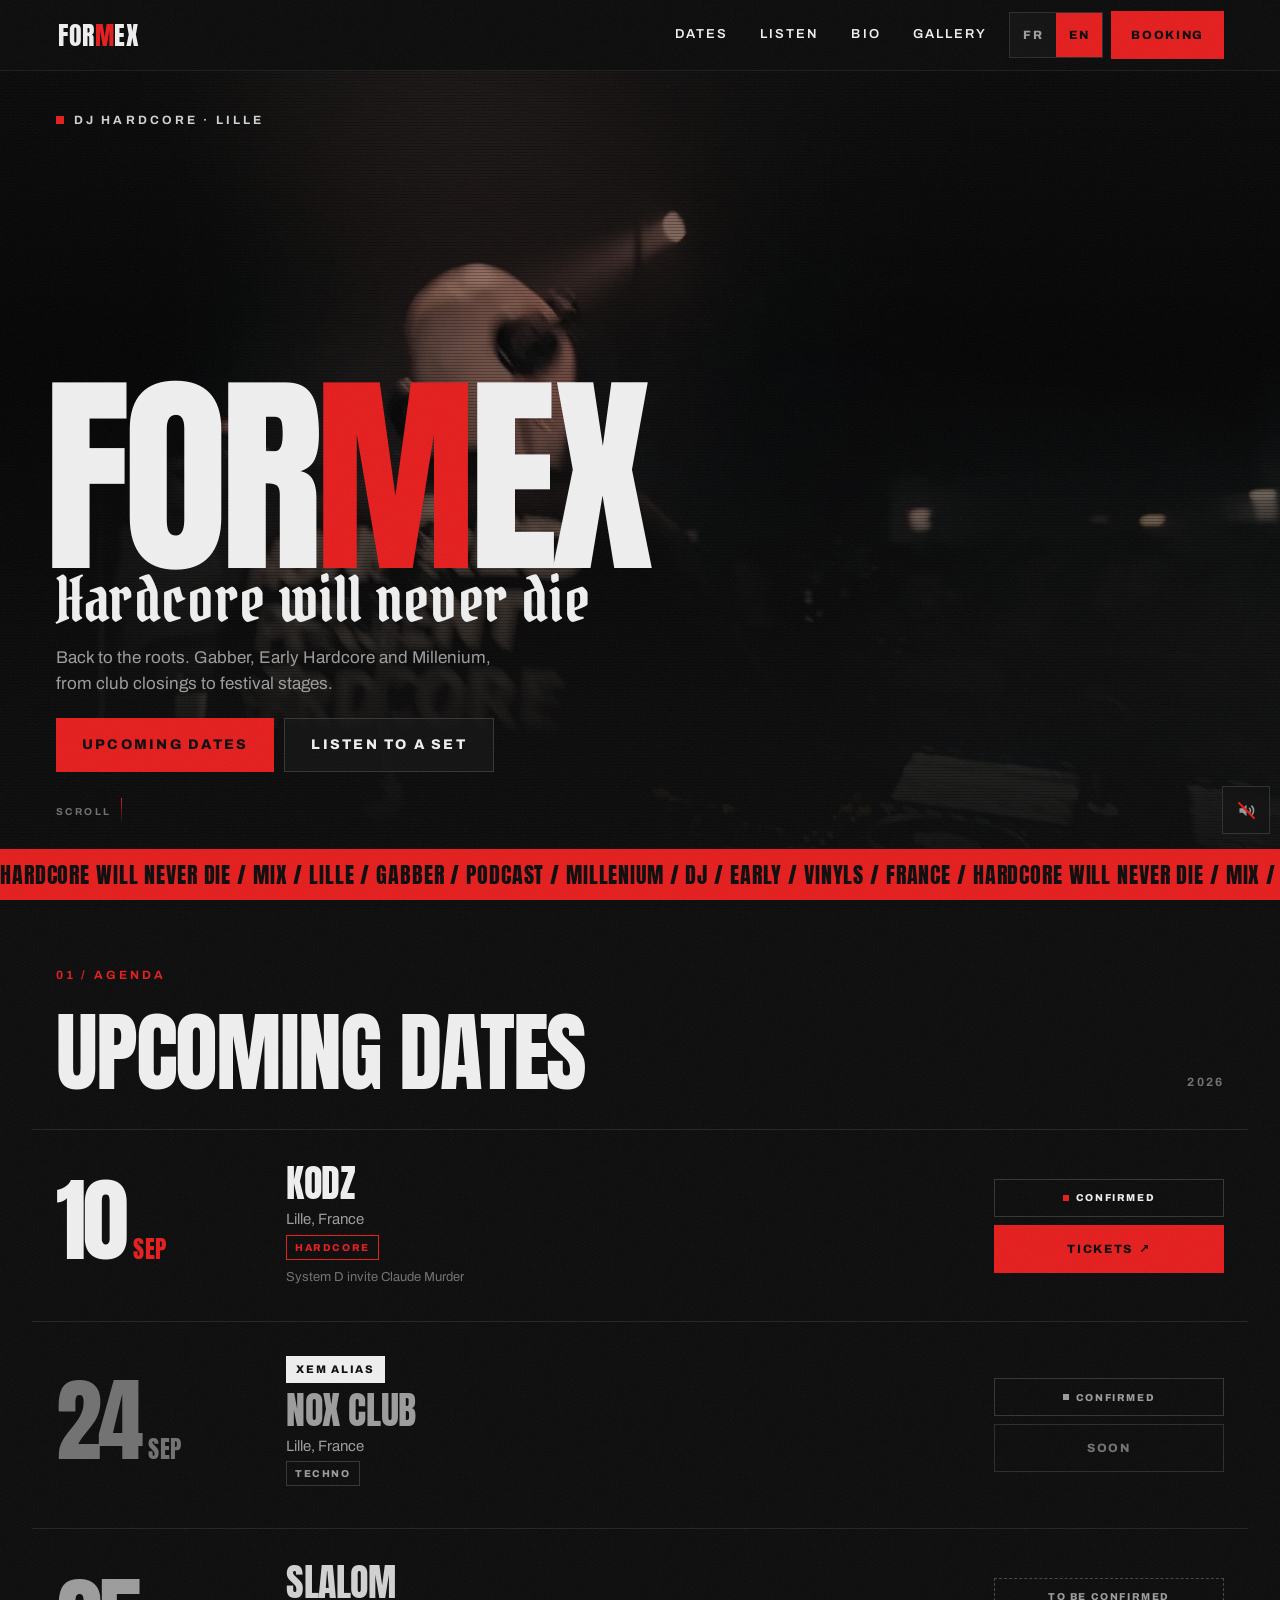
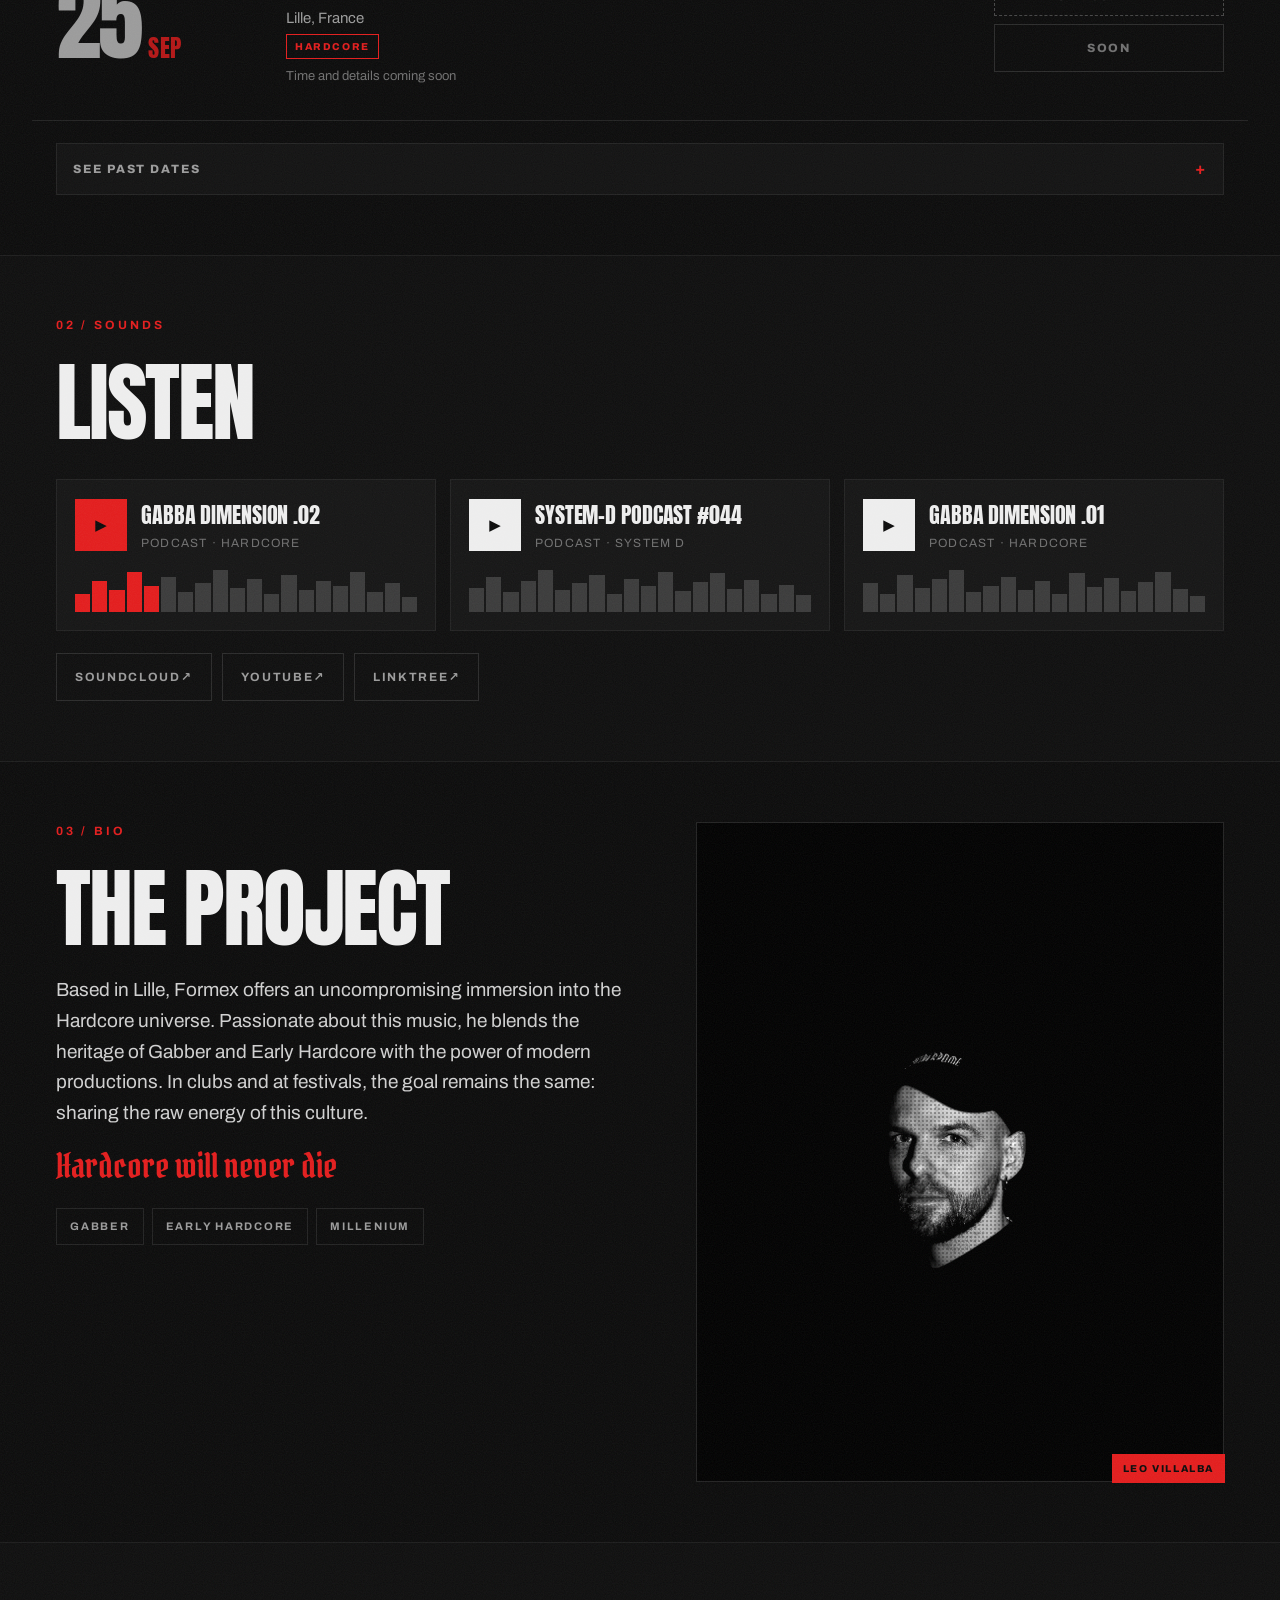
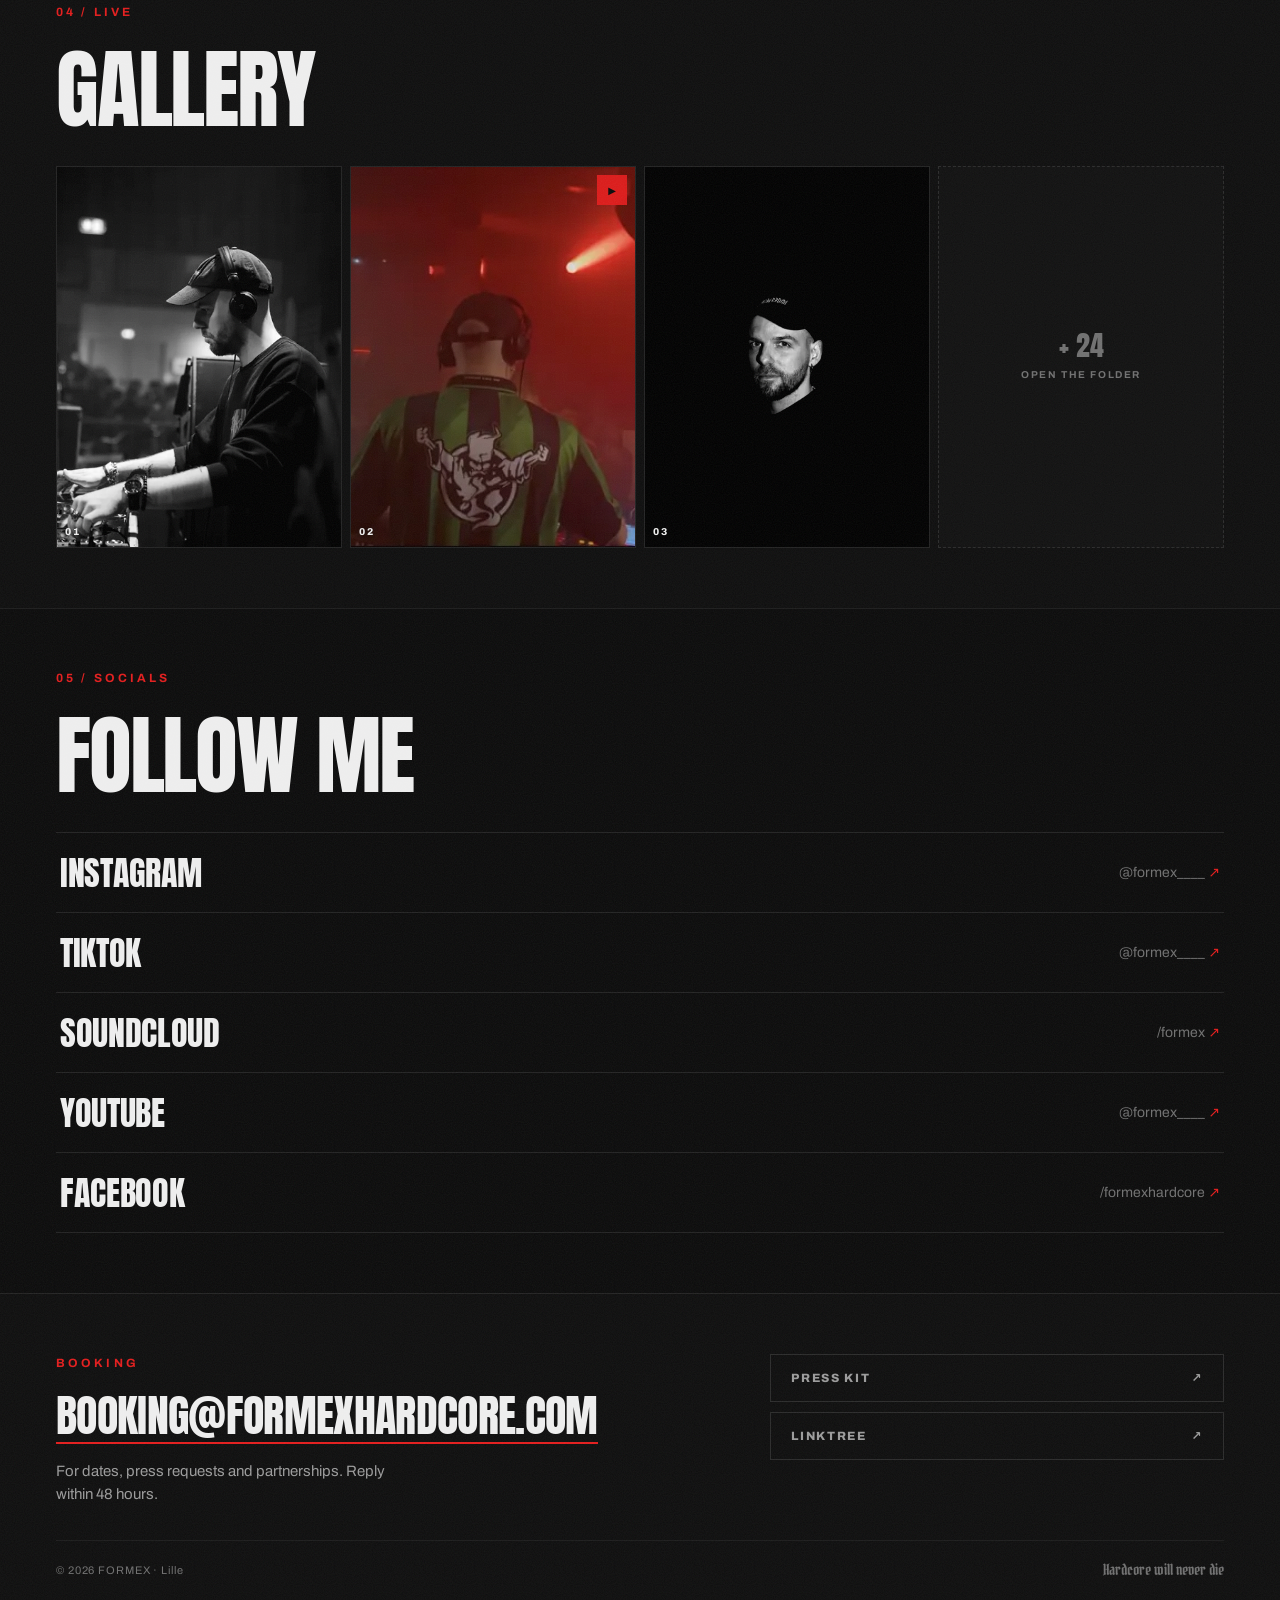
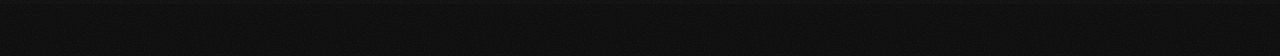
==== index.html @ b9e86c2e "Apercu social: bascule en v=4 pour vider le cache d'images Facebook Re-collecter relit les balises m" ====
<!DOCTYPE html>
<html lang="fr">
<head>
<meta charset="utf-8">
<meta name="viewport" content="width=device-width, initial-scale=1">
<title>FORMEX · DJ Hardcore · Lille</title>
<meta name="description" content="FORMEX, DJ Hardcore basé à Lille. Dates, sets, photos et contact booking. Hardcore will never die.">
<meta name="theme-color" content="#0a0a0a">
<link rel="canonical" href="https://formexhardcore.com/">

<link rel="icon" href="/favicon.ico" sizes="any">
<link rel="icon" type="image/png" href="/favicon.png">
<link rel="apple-touch-icon" href="/apple-touch-icon.png">

<meta property="og:type" content="website">
<meta property="og:site_name" content="FORMEX">
<meta property="og:locale" content="fr_FR">
<meta property="og:title" content="FORMEX · DJ Hardcore · Lille">
<meta property="og:description" content="Dates, sets, photos et contact booking. Hardcore will never die.">
<meta property="og:url" content="https://formexhardcore.com/">
<meta property="og:image" content="https://formexhardcore.com/og.jpg?v=4">
<meta property="og:image:width" content="1200">
<meta property="og:image:height" content="630">
<meta name="twitter:card" content="summary_large_image">
<meta name="twitter:title" content="FORMEX · DJ Hardcore · Lille">
<meta name="twitter:description" content="Dates, sets, photos et contact booking. Hardcore will never die.">
<meta name="twitter:image" content="https://formexhardcore.com/og.jpg?v=4">

<link rel="preconnect" href="https://fonts.googleapis.com">
<link rel="preconnect" href="https://fonts.gstatic.com" crossorigin>
<link href="https://fonts.googleapis.com/css2?family=Anton&family=Archivo:wght@400;500;600;700;800&family=Pirata+One&display=swap" rel="stylesheet">

<link rel="stylesheet" href="/assets/css/style.css">
<script>if(!(window.CSS&&CSS.supports&&CSS.supports('animation-timeline','view()'))){document.documentElement.className+=' no-vt';}</script>
</head>

<body>
<div class="page">

  <div class="grain" aria-hidden="true"></div>

  <header class="bar">
    <div class="bar__left">
      <a class="bar__logo" href="#hero">FOR<em>M</em>EX</a>
    </div>

    <div class="bar__right">
      <nav class="bar__nav" aria-label="Navigation principale">
        <a href="#dates"   data-i18n="nav1">Dates</a>
        <a href="#ecouter" data-i18n="nav2">Écouter</a>
        <a href="#bio"     data-i18n="nav3">Bio</a>
        <a href="#galerie" data-i18n="nav4">Galerie</a>
      </nav>

      <button class="snd snd--bar" type="button" aria-pressed="false" hidden>
      <span class="snd__wave" aria-hidden="true"><i></i><i></i><i></i></span>
      <svg class="snd__mute" aria-hidden="true" viewBox="0 0 24 24" width="21" height="21" fill="none">
        <path d="M4 9.3v5.4h3.6L12 18.6V5.4L7.6 9.3H4Z" fill="currentColor"/>
        <path d="M15.4 9.4a3.6 3.6 0 0 1 0 5.2" stroke="currentColor" stroke-width="1.8" stroke-linecap="round"/>
        <path d="M18 7a7 7 0 0 1 0 10" stroke="currentColor" stroke-width="1.8" stroke-linecap="round"/>
        <path class="snd__slash" d="M3.4 3.4 20.6 20.6" stroke-width="2.4" stroke-linecap="round"/>
      </svg>
      <span class="sr-only" data-i18n="sndOff">Activer le son</span>
      </button>

      <div class="lang" role="group" aria-label="Langue">
        <button type="button" data-lang="fr" aria-pressed="true">FR</button>
        <button type="button" data-lang="en" aria-pressed="false">EN</button>
      </div>

      <button class="burger only-mob" type="button" aria-label="Menu" aria-expanded="false" aria-controls="menu">
        <span></span><span></span><span></span>
      </button>

      <a class="btn btn--primary only-desk" href="mailto:booking@formexhardcore.com">Booking</a>
    </div>
  </header>

  <div class="menu" id="menu" hidden>
    <div class="menu__tex" aria-hidden="true"></div>

    <nav class="menu__nav" aria-label="Navigation">
      <a href="#dates"><span class="menu__num">01</span><span data-i18n="nav1">Dates</span></a>
      <a href="#ecouter"><span class="menu__num">02</span><span data-i18n="nav2">Écouter</span></a>
      <a href="#bio"><span class="menu__num">03</span><span data-i18n="nav3">Bio</span></a>
      <a href="#galerie"><span class="menu__num">04</span><span data-i18n="nav4">Galerie</span></a>
      <a href="#reseaux"><span class="menu__num">05</span><span data-i18n="nav5">Réseaux</span></a>
    </nav>

    <div class="menu__foot">
      <div class="lang lang--wide" role="group" aria-label="Langue">
        <button type="button" data-lang="fr" aria-pressed="true">FRANÇAIS</button>
        <button type="button" data-lang="en" aria-pressed="false">ENGLISH</button>
      </div>
      <a class="btn btn--primary btn--block" href="mailto:booking@formexhardcore.com">
        <span data-i18n="mBooking">Contact booking</span><span aria-hidden="true">→</span>
      </a>
      <p class="menu__sig">Hardcore will never die</p>
    </div>
  </div>

  <section class="hero" id="hero">
    <div class="hero__bg" aria-hidden="true">
      <picture class="hero__poster">
        <source media="(max-width: 767px)" type="image/webp" srcset="/assets/img/hero-poster-mobile.webp">
        <source media="(max-width: 767px)" srcset="/assets/img/hero-poster-mobile.jpg">
        <source type="image/webp" srcset="/assets/img/hero-poster.webp">
        <img src="/assets/img/hero-poster.jpg" alt="" width="1280" height="720" fetchpriority="high" draggable="false">
      </picture>
      <video class="hero__video" data-audio muted playsinline loop autoplay preload="none"
             data-mobile="/assets/video/hero-mobile.mp4"
             data-desktop="/assets/video/hero-desktop.mp4"></video>
      <div class="hero__fade"></div>
      <div class="scanlines hero__scan"></div>
      <div class="hero__halo"></div>
    </div>

    <p class="hero__kick">
      <span class="hero__dot" aria-hidden="true"></span>
      <span>DJ Hardcore · Lille</span>
    </p>

    <h1 class="hero__logo" aria-label="FORMEX">
      <span aria-hidden="true">F</span><span aria-hidden="true">O</span><span aria-hidden="true">R</span><em aria-hidden="true"><span>M</span></em><span aria-hidden="true">E</span><span aria-hidden="true">X</span>
    </h1>

    <p class="hero__sig">Hardcore will never die</p>

    <p class="hero__sub" data-i18n="heroSub">Retour aux racines. Gabber, Early Hardcore et Millenium, du closing de club aux scènes de festival.</p>

    <div class="hero__cta">
      <a class="btn btn--primary" href="#dates" data-i18n="cta1">Prochaines dates</a>
      <a class="btn btn--ghost" href="#ecouter" data-i18n="cta2">Écouter un set</a>
    </div>

    <p class="hero__cue">
      <span data-i18n="scroll">Faites défiler</span>
      <i aria-hidden="true"></i>
    </p>

  </section>

  <section class="section" id="dates">
    <div class="wrap">
      <div class="section-head section-head--split rv">
        <div>
          <p class="eyebrow">01 / <span data-i18n="lblAgenda">Agenda</span></p>
          <h2 class="section-title" data-i18n="t2">Prochaines dates</h2>
        </div>
        <span class="section-aside">2026</span>
      </div>

      <div class="dates" id="dates-list">

        <a class="date rv" href="https://shotgun.live/fr/events/systemdclaudemurder" target="_blank" rel="noopener">
          <span class="date__day">
            <span class="date__num">10</span><span class="date__mon">Sep</span>
          </span>
          <span class="date__info">
            <span class="date__venue">Kodz</span>
            <span class="date__city">Lille, France</span>
            <span class="date__tags"><span class="pill">Hardcore</span></span>
            <span class="date__ctx">System D invite Claude Murder</span>
          </span>
          <span class="date__meta">
            <span class="badge"><i class="badge__dot" aria-hidden="true"></i><span data-i18n="bConf">Confirmé</span></span>
            <span class="date__cta"><span data-i18n="bTickets">Billets</span> <span aria-hidden="true">↗</span></span>
          </span>
        </a>

        <div class="date date--alias rv">
          <span class="date__day">
            <span class="date__num">24</span><span class="date__mon">Sep</span>
          </span>
          <span class="date__info">
            <span class="alias" data-i18n="dAlias">Alias XEM</span>
            <span class="date__venue">Nox Club</span>
            <span class="date__city">Lille, France</span>
            <span class="date__tags"><span class="pill pill--techno">Techno</span></span>
          </span>
          <span class="date__meta">
            <span class="badge"><i class="badge__dot" aria-hidden="true"></i><span data-i18n="bConf">Confirmé</span></span>
            <span class="date__cta date__cta--wait" data-i18n="bSoon">Bientôt</span>
          </span>
        </div>

        <div class="date date--tba rv">
          <span class="date__day">
            <span class="date__num">25</span><span class="date__mon">Sep</span>
          </span>
          <span class="date__info">
            <span class="date__venue">Slalom</span>
            <span class="date__city">Lille, France</span>
            <span class="date__tags"><span class="pill">Hardcore</span></span>
            <span class="date__ctx" data-i18n="dTba">Horaire et détails à venir</span>
          </span>
          <span class="date__meta">
            <span class="badge badge--tba" data-i18n="bTba">À confirmer</span>
            <span class="date__cta date__cta--wait" data-i18n="bSoon">Bientôt</span>
          </span>
        </div>

      </div>

      <div class="empty" id="dates-empty" hidden>
        <p class="empty__title" data-i18n="eTitle">Aucune date annoncée</p>
        <p class="empty__body" data-i18n="eBody">Rien d'officiel pour le moment. Les prochaines annonces passent d'abord par Instagram.</p>
        <a class="btn empty__cta" href="https://www.instagram.com/formex____/" target="_blank" rel="noopener" data-i18n="eCta">Suivre les annonces</a>
      </div>

      <div class="archive">
        <button class="archive__toggle" type="button" aria-expanded="false" aria-controls="archive-panel">
          <span data-i18n="pastLabel">Voir les dates passées</span>
          <span class="archive__sign" aria-hidden="true">+</span>
        </button>
        <div class="archive__wrap">
          <div class="archive__inner">
            <div class="archive__panel" id="archive-panel">
              <p class="archive__note" data-i18n="pastNote">Sélection 2026</p>

              <div class="arch">
                <span>
                  <span class="arch__name">Bonningues Outdoor</span>
                  <span class="arch__meta">Bonningues-les-Ardres</span>
                </span>
                <span class="arch__date">22.08.2026</span>
              </div>

              <div class="arch">
                <span>
                  <span class="arch__name">Bazaar St So · Eclipse Lunar</span>
                  <span class="arch__meta">Lille · <span data-i18n="aVinyl">vinyl set</span></span>
                </span>
                <span class="arch__date">21.08.2026</span>
              </div>

              <a class="arch" href="https://shotgun.live/fr/events/slalom-closing-all-stars-electro" target="_blank" rel="noopener">
                <span>
                  <span class="arch__name">Slalom · Closing All Stars</span>
                  <span class="arch__meta">Lille · 24.07.2026</span>
                </span>
                <span class="arch__cta"><span data-i18n="aEvent">Voir l'event</span> <span aria-hidden="true">↗</span></span>
              </a>

              <a class="arch" href="https://shotgun.live/fr/events/origins-ekseropenair" target="_blank" rel="noopener">
                <span>
                  <span class="arch__name">Kodz × Ekser × Origins</span>
                  <span class="arch__meta">Englos · 18.07.2026</span>
                </span>
                <span class="arch__cta"><span data-i18n="aEvent">Voir l'event</span> <span aria-hidden="true">↗</span></span>
              </a>

            </div>
          </div>
        </div>
      </div>
    </div>
  </section>

  <section class="section section--alt section--ruled" id="ecouter">
    <div class="wrap">
      <div class="section-head rv">
        <p class="eyebrow">02 / <span data-i18n="lblSound">Sons</span></p>
        <h2 class="section-title" data-i18n="t3">Écouter</h2>
      </div>

      <div class="sets">

        <a class="set set--lead rv" href="https://soundcloud.com/formex/gabba-dimension-2"
           target="_blank" rel="noopener" data-sc="https://soundcloud.com/formex/gabba-dimension-2">
          <span class="set__head">
            <span class="set__play" aria-hidden="true">&#9654;</span>
            <span style="min-width:0">
              <span class="set__title">Gabba Dimension .02</span>
              <span class="set__type">Podcast · Hardcore</span>
            </span>
          </span>
          <span class="wave" aria-hidden="true"><span style="height:40%"></span><span style="height:70%"></span><span style="height:50%"></span><span style="height:90%"></span><span style="height:60%"></span><span style="height:80%"></span><span style="height:45%"></span><span style="height:65%"></span><span style="height:95%"></span><span style="height:55%"></span><span style="height:75%"></span><span style="height:40%"></span><span style="height:85%"></span><span style="height:50%"></span><span style="height:70%"></span><span style="height:60%"></span><span style="height:90%"></span><span style="height:45%"></span><span style="height:65%"></span><span style="height:35%"></span></span>
        </a>

        <a class="set rv" href="https://soundcloud.com/user-system-d/system-d-podcast-044-formex"
           target="_blank" rel="noopener" data-sc="https://soundcloud.com/user-system-d/system-d-podcast-044-formex">
          <span class="set__head">
            <span class="set__play" aria-hidden="true">&#9654;</span>
            <span style="min-width:0">
              <span class="set__title">System-D Podcast #044</span>
              <span class="set__type">Podcast · System D</span>
            </span>
          </span>
          <span class="wave" aria-hidden="true"><span style="height:55%"></span><span style="height:80%"></span><span style="height:45%"></span><span style="height:70%"></span><span style="height:95%"></span><span style="height:50%"></span><span style="height:65%"></span><span style="height:85%"></span><span style="height:40%"></span><span style="height:75%"></span><span style="height:60%"></span><span style="height:90%"></span><span style="height:48%"></span><span style="height:68%"></span><span style="height:88%"></span><span style="height:52%"></span><span style="height:72%"></span><span style="height:42%"></span><span style="height:62%"></span><span style="height:38%"></span></span>
        </a>

        <a class="set rv" href="https://soundcloud.com/formex/gabba-dimension"
           target="_blank" rel="noopener" data-sc="https://soundcloud.com/formex/gabba-dimension">
          <span class="set__head">
            <span class="set__play" aria-hidden="true">&#9654;</span>
            <span style="min-width:0">
              <span class="set__title">Gabba Dimension .01</span>
              <span class="set__type">Podcast · Hardcore</span>
            </span>
          </span>
          <span class="wave" aria-hidden="true"><span style="height:65%"></span><span style="height:40%"></span><span style="height:85%"></span><span style="height:55%"></span><span style="height:75%"></span><span style="height:95%"></span><span style="height:45%"></span><span style="height:60%"></span><span style="height:80%"></span><span style="height:50%"></span><span style="height:70%"></span><span style="height:42%"></span><span style="height:88%"></span><span style="height:58%"></span><span style="height:78%"></span><span style="height:48%"></span><span style="height:68%"></span><span style="height:92%"></span><span style="height:52%"></span><span style="height:36%"></span></span>
        </a>

      </div>

      <div class="plats">
        <a class="plat" href="https://soundcloud.com/formex" target="_blank" rel="noopener">SoundCloud <span aria-hidden="true">↗</span></a>
        <a class="plat" href="https://www.youtube.com/@formex____" target="_blank" rel="noopener">YouTube <span aria-hidden="true">↗</span></a>
        <a class="plat" href="https://linktr.ee/formex____" target="_blank" rel="noopener">Linktree <span aria-hidden="true">↗</span></a>
      </div>
    </div>
  </section>

  <section class="section section--ruled" id="bio">
    <div class="wrap bio">
      <div class="rv">
        <p class="eyebrow">03 / <span data-i18n="lblBio">Bio</span></p>
        <h2 class="section-title" data-i18n="t4">Le projet</h2>

      <p class="bio__lead" data-i18n="bioShort">Basé à Lille, Formex propose une immersion dans l'univers Hardcore avec une sélection sans concession. Passionné par cette musique, il allie l'héritage du Gabber et de l'Early Hardcore à la puissance des productions modernes. En club comme en festival, l'objectif reste le même : partager l'énergie brute de cette culture.</p>
        <p class="bio__sig">Hardcore will never die</p>
        <div class="bio__tags">
          <span class="chip">Gabber</span>
          <span class="chip">Early Hardcore</span>
          <span class="chip">Millenium</span>
        </div>
      </div>

      <div class="portrait rv">
        <div class="portrait__frame">
          <picture>
            <source type="image/webp" srcset="/assets/img/portrait.webp">
            <img src="/assets/img/portrait.jpg" alt="FORMEX" width="1067" height="1600" draggable="false">
          </picture>
        </div>
        <span class="portrait__credit">Leo Villalba</span>
      </div>
    </div>
  </section>

  <section class="section section--alt section--ruled" id="galerie">
    <div class="wrap">
      <div class="section-head rv">
        <p class="eyebrow">04 / <span data-i18n="lblGal">Live</span></p>
        <h2 class="section-title" data-i18n="t5">Galerie</h2>
      </div>

      <div class="gal">
        <button class="gal__item gal__item--bw rv" type="button" data-src="/assets/img/booth.jpg">
          <picture>
            <source type="image/webp" sizes="(min-width: 900px) 312px, 45vw"
                    srcset="/assets/img/booth-400.webp 400w, /assets/img/booth-800.webp 800w">
            <img src="/assets/img/booth-800.jpg" sizes="(min-width: 900px) 312px, 45vw"
                 srcset="/assets/img/booth-400.jpg 400w, /assets/img/booth-800.jpg 800w"
                 alt="" loading="lazy" width="800" height="1198" draggable="false">
          </picture>
          <span class="gal__num">01</span>
        </button>
        <button class="gal__item gal__item--color rv" type="button" data-src="/assets/img/club-red.jpg">
          <picture>
            <source type="image/webp" sizes="(min-width: 900px) 312px, 45vw"
                    srcset="/assets/img/club-red-400.webp 400w, /assets/img/club-red-800.webp 800w">
            <img src="/assets/img/club-red-800.jpg" sizes="(min-width: 900px) 312px, 45vw"
                 srcset="/assets/img/club-red-400.jpg 400w, /assets/img/club-red-800.jpg 800w"
                 alt="" loading="lazy" width="800" height="682" draggable="false">
          </picture>
          <span class="gal__num">02</span>
          <span class="gal__play" aria-hidden="true">&#9654;</span>
        </button>
        <button class="gal__item gal__item--bw rv" type="button" data-src="/assets/img/portrait.jpg">
          <picture>
            <source type="image/webp" sizes="(min-width: 900px) 312px, 45vw"
                    srcset="/assets/img/portrait-400.webp 400w, /assets/img/portrait-800.webp 800w">
            <img src="/assets/img/portrait-800.jpg" sizes="(min-width: 900px) 312px, 45vw"
                 srcset="/assets/img/portrait-400.jpg 400w, /assets/img/portrait-800.jpg 800w"
                 alt="" loading="lazy" width="800" height="1200" draggable="false">
          </picture>
          <span class="gal__num">03</span>
        </button>
        <a class="gal__more rv" href="https://drive.google.com/drive/folders/1WLvMDOOZc5NwqjD44wU5R9X8FrUB6H6z" target="_blank" rel="noopener">
          <b>+ 24</b>
          <span data-i18n="galMore">Voir le dossier</span>
        </a>
      </div>
    </div>
  </section>

  <section class="section section--ruled" id="reseaux">
    <div class="wrap">
      <div class="section-head rv">
        <p class="eyebrow">05 / <span data-i18n="lblNet">Réseaux</span></p>
        <h2 class="section-title" data-i18n="t6">Me suivre</h2>
      </div>

      <div class="socials">
        <a class="social rv" href="https://www.instagram.com/formex____/" target="_blank" rel="noopener">
          <span class="social__name">Instagram</span>
          <span class="social__id">@formex____ <i aria-hidden="true">↗</i></span>
        </a>
        <a class="social rv" href="https://www.tiktok.com/@formex____" target="_blank" rel="noopener">
          <span class="social__name">TikTok</span>
          <span class="social__id">@formex____ <i aria-hidden="true">↗</i></span>
        </a>
        <a class="social rv" href="https://soundcloud.com/formex" target="_blank" rel="noopener">
          <span class="social__name">SoundCloud</span>
          <span class="social__id">/formex <i aria-hidden="true">↗</i></span>
        </a>
        <a class="social rv" href="https://www.youtube.com/@formex____" target="_blank" rel="noopener">
          <span class="social__name">YouTube</span>
          <span class="social__id">@formex____ <i aria-hidden="true">↗</i></span>
        </a>
        <a class="social rv" href="https://www.facebook.com/formexhardcore" target="_blank" rel="noopener">
          <span class="social__name">Facebook</span>
          <span class="social__id">/formexhardcore <i aria-hidden="true">↗</i></span>
        </a>
      </div>
    </div>
  </section>

  <footer class="foot">
    <div class="wrap foot__grid">
      <div>
        <p class="eyebrow" data-i18n="lblBooking">Booking</p>
        <a class="foot__mail" href="mailto:booking@formexhardcore.com">booking@formexhardcore.com</a>
        <p class="foot__note" data-i18n="footNote">Pour les dates, les demandes presse et les partenariats. Réponse sous 48 h.</p>
      </div>

      <div class="foot__links">
        <a class="btn btn--quiet btn--invert btn--block btn--split" href="/presskit">
          <span data-i18n="footPress">Presskit</span><span aria-hidden="true">↗</span>
        </a>
        <a class="btn btn--quiet btn--block btn--split" href="https://linktr.ee/formex____" target="_blank" rel="noopener">
          <span>Linktree</span><span aria-hidden="true">↗</span>
        </a>
      </div>
    </div>

    <div class="foot__bottom">
      <span class="foot__copy">© <span data-year>2026</span> FORMEX · Lille</span>
      <span class="foot__sig">Hardcore will never die</span>
    </div>
  </footer>

  <div class="lb" id="lightbox" role="dialog" aria-modal="true" aria-label="Photo" hidden>
    <div class="lb__bar">
      <span class="lb__count" id="lb-count">1 / 3</span>
      <button class="lb__close" type="button" aria-label="Fermer">×</button>
    </div>
    <div class="lb__view">
      <img src="" alt="" draggable="false">
    </div>
    <div class="lb__foot">
      <button class="lb__nav" type="button" data-lb="prev">‹ <span data-i18n="lbPrev">Préc</span></button>
      <span class="lb__gap"></span>
      <button class="lb__nav" type="button" data-lb="next"><span data-i18n="lbNext">Suiv</span> ›</button>
    </div>
  </div>

  <div class="marquee" aria-hidden="true" data-marquee="HARDCORE WILL NEVER DIE / MIX / LILLE / GABBER / PODCAST / MILLENIUM / DJ / EARLY / VINYLS / FRANCE">
    <div class="marquee__track">
      <span>HARDCORE WILL NEVER DIE / MIX / LILLE / GABBER / PODCAST / MILLENIUM / DJ / EARLY / VINYLS / FRANCE / HARDCORE WILL NEVER DIE / MIX / LILLE / GABBER / PODCAST / MILLENIUM / DJ / EARLY / VINYLS / FRANCE / HARDCORE WILL NEVER DIE / MIX / LILLE / GABBER / PODCAST / MILLENIUM / DJ / EARLY / VINYLS / FRANCE / </span>
      <span>HARDCORE WILL NEVER DIE / MIX / LILLE / GABBER / PODCAST / MILLENIUM / DJ / EARLY / VINYLS / FRANCE / HARDCORE WILL NEVER DIE / MIX / LILLE / GABBER / PODCAST / MILLENIUM / DJ / EARLY / VINYLS / FRANCE / HARDCORE WILL NEVER DIE / MIX / LILLE / GABBER / PODCAST / MILLENIUM / DJ / EARLY / VINYLS / FRANCE / </span>
    </div>
  </div>

</div>

<button class="snd snd--float" type="button" aria-pressed="false" hidden>
  <span class="snd__wave" aria-hidden="true"><i></i><i></i><i></i></span>
  <svg class="snd__mute" aria-hidden="true" viewBox="0 0 24 24" width="21" height="21" fill="none">
    <path d="M4 9.3v5.4h3.6L12 18.6V5.4L7.6 9.3H4Z" fill="currentColor"/>
    <path d="M15.4 9.4a3.6 3.6 0 0 1 0 5.2" stroke="currentColor" stroke-width="1.8" stroke-linecap="round"/>
    <path d="M18 7a7 7 0 0 1 0 10" stroke="currentColor" stroke-width="1.8" stroke-linecap="round"/>
    <path class="snd__slash" d="M3.4 3.4 20.6 20.6" stroke-width="2.4" stroke-linecap="round"/>
  </svg>
  <span class="sr-only" data-i18n="sndOff">Activer le son</span>
</button>

<script src="/assets/js/main.js" defer></script>
</body>
</html>
---- assets/css/style.css ----
/* ==========================================================================
   FORMEX — feuille de style unique
   Partagée par index.html, presskit.html et 404.html.
   Refonte 2026, d'après le handoff Claude Design du 26/08/2026.

   Thème sombre uniquement. Mobile first, point de rupture unique à 900 px.
   Sommaire
     1.  Variables
     2.  Reset et base
     3.  Barres de défilement
     4.  Textures (grain, halftone, scanlines)
     5.  Racine de page et conteneurs
     6.  Bloc-titre de section
     7.  Boutons
     8.  Hero
     9.  Barre fixe
     10. Bascule de langue
     11. Hamburger et menu mobile
     12. Bandeau défilant
     13. Pied de page
     14. Section Dates
     15. Section Écouter
     16. Section Bio
     17. Section Galerie et lightbox
     18. Section Réseaux
     19. Presskit
     20. Animations
     21. prefers-reduced-motion
   ========================================================================== */


/* ==========================================================================
   1. Variables
   ========================================================================== */

:root {
  /* Fonds */
  --bg:           #0a0a0a;   /* corps de page, sections impaires */
  --bg-alt:       #0d0d0d;   /* sections paires, pied de page */
  --panel:        #141414;   /* cartes de sets, surfaces surélevées */
  --panel-hover:  #111111;   /* surbrillance des lignes de liste */
  --control:      #101010;   /* boutons secondaires, bascule de langue */

  /* Filets */
  --line:         #222222;   /* séparateurs, bordures de cartes */
  --line-soft:    #2a2a2a;   /* bordures de boutons secondaires */
  --line-strong:  #333333;   /* bordures de badges, boutons au repos */
  --line-head:    #1c1c1c;   /* filet de la barre fixe et haut de section */
  --line-menu:    #171717;   /* séparateurs du menu mobile */

  /* Accent, le rouge est le seul accent du site */
  --red:          #e21c1c;
  --red-dark:     #b31515;

  /* Textes */
  --fg:           #ededed;   /* texte principal */
  --fg-2:         #cfcfcf;   /* chapôs, corps mis en avant */
  --fg-3:         #9a9a9a;   /* texte courant secondaire, valeurs */
  --fg-4:         #6f6f6f;   /* métadonnées, mentions */
  --fg-5:         #4a4a4a;   /* états désactivés, état vide */

  /* Typographies */
  --head: 'Anton', Impact, 'Arial Narrow Bold', sans-serif;
  --body: 'Archivo', system-ui, -apple-system, 'Segoe UI', Roboto, Arial, sans-serif;
  --goth: 'Pirata One', 'Times New Roman', serif;

  /* Échelle typographique fluide.
     Le handoff l'exprime en cqi, l'unité de largeur du conteneur. La racine
     .page porte container-type: inline-size, les valeurs sont donc reprises
     telles quelles. cqh n'est pas disponible sans confinement en hauteur,
     il est remplacé par svh, ce que fait déjà la maquette. */
  --fs-logo-hero:   min(clamp(66px, 25.5cqi, 340px), 24svh);
  --fs-logo-press:  clamp(56px, 21cqi, 240px);
  --fs-goth-hero:   min(clamp(26px, 8.4cqi, 62px), 9svh);
  --fs-title:       clamp(34px, 10.5cqi, 88px);
  --fs-title-press: clamp(32px, 10cqi, 80px);
  --fs-day:         clamp(46px, 14cqi, 92px);
  --fs-venue:       clamp(22px, 6.6cqi, 38px);
  --fs-card:        clamp(17px, 5cqi, 22px);
  --fs-lead:        clamp(15px, 4.2cqi, 19px);
  --fs-body:        clamp(13px, 3.6cqi, 15px);
  --fs-eyebrow:     clamp(10px, 3cqi, 12px);

  /* Espacements */
  --wrap:         1280px;
  --pad-x:        20px;
  --pad-y:        20px;
  --head-h:       65px;

  /* Mouvement. Une seule courbe, trois durées et pas une de plus. */
  --ease:         cubic-bezier(0.16, 0.84, 0.24, 1);
  --t-micro:      200ms;   /* micro-interaction */
  --t-hover:      250ms;   /* survol */
  --t-reveal:     850ms;   /* apparition au scroll */
}

@media (min-width: 900px) {
  :root {
    --pad-x: 56px;
    --pad-y: 60px;
  }
}


/* ==========================================================================
   2. Reset et base
   ========================================================================== */

*,
*::before,
*::after { box-sizing: border-box; }

html {
  margin: 0;
  padding: 0;
  background: var(--bg);
  scroll-behavior: smooth;
}

body {
  margin: 0;
  padding: 0;
  background: var(--bg);
  color: var(--fg);
  font-family: var(--body);
  font-weight: 400;
  line-height: 1.5;
  -webkit-font-smoothing: antialiased;
  -moz-osx-font-smoothing: grayscale;
}

a {
  color: var(--fg);
  text-decoration: none;
  transition: color var(--t-hover) ease;
}
a:hover { color: var(--red); }

button {
  font: inherit;
  color: inherit;
  cursor: pointer;
}

h1, h2, h3, h4, p, ul, ol, figure { margin: 0; }
ul, ol { padding: 0; list-style: none; }

::selection { background: var(--red); color: var(--bg); }

:focus-visible {
  outline: 2px solid var(--red);
  outline-offset: 2px;
}

/* Bridage du téléchargement des images, décidé le 26/08/2026.
   Sélecteur img nu, volontairement global : toute image ajoutée plus tard
   est couverte sans intervention. Ne pas restreindre à une section.
   Le pendant JavaScript est l'écouteur contextmenu de main.js. */
/* Le <picture> enveloppe l'image pour servir du WebP avec repli JPEG.
   display: contents le retire de l'arbre de mise en page, l'image se
   comporte donc exactement comme avant, sans toucher au reste du CSS.
   Le poster du hero fait exception, c'est le <picture> lui-même qui porte
   le cadrage et le filtre. */
.gal__item picture,
.shot picture,
.portrait__frame picture { display: contents; }

img {
  display: block;
  max-width: 100%;
  -webkit-user-drag: none;
  user-select: none;
  -webkit-user-select: none;
  -webkit-touch-callout: none;
}

/* Titrage : Anton n'existe qu'en 400, toujours en capitales. */
.head {
  font-family: var(--head);
  font-weight: 400;
  text-transform: uppercase;
}

.goth {
  font-family: var(--goth);
  font-weight: 400;
}

.sr-only {
  position: absolute;
  width: 1px;
  height: 1px;
  padding: 0;
  margin: -1px;
  overflow: hidden;
  clip-path: inset(50%);
  white-space: nowrap;
}


/* ==========================================================================
   3. Barres de défilement
   La barre système blanche casse le thème sombre.
   ========================================================================== */

* {
  scrollbar-width: thin;
  scrollbar-color: #2f2f2f transparent;
}
::-webkit-scrollbar { width: 10px; height: 10px; }
::-webkit-scrollbar-track { background: var(--bg); }
::-webkit-scrollbar-thumb { background: var(--line-soft); border: 2px solid var(--bg); }
::-webkit-scrollbar-thumb:hover { background: var(--red); }
::-webkit-scrollbar-corner { background: var(--bg); }


/* ==========================================================================
   4. Textures
   Trois textures, toutes calculées par le navigateur. Aucune image,
   zéro octet ajouté. Elles ne sont pas des animations de contenu :
   prefers-reduced-motion ne les retire pas, la matière reste.
   ========================================================================== */

/* Grain, voile plein écran. Fixe, non animé : une version animée avait été
   essayée et rejetée, le décalage faisait apparaître un liseré noir. */
.grain {
  position: absolute;
  inset: 0;
  z-index: 60;
  pointer-events: none;
  opacity: .07;
  mix-blend-mode: screen;
  background-image: url("data:image/svg+xml,%3Csvg xmlns='http://www.w3.org/2000/svg' width='140' height='140'%3E%3Cfilter id='n'%3E%3CfeTurbulence type='fractalNoise' baseFrequency='0.9' numOctaves='3' stitchTiles='stitch'/%3E%3C/filter%3E%3Crect width='140' height='140' filter='url(%23n)'/%3E%3C/svg%3E");
}

/* Halftone, points rouges. Fonds de menu et visuels forts. */
.halftone {
  background-image: radial-gradient(var(--red) 1px, transparent 1.4px);
  background-size: 6px 6px;
}

/* Scanlines, sur la vidéo du hero. */
.scanlines {
  background-image: repeating-linear-gradient(180deg, rgba(0, 0, 0, .55) 0 1px, rgba(0, 0, 0, 0) 1px 3px);
}


/* ==========================================================================
   5. Racine de page et conteneurs
   ========================================================================== */

/* container-type: inline-size rend les unités cqi de l'échelle typographique
   disponibles, exactement comme dans la maquette.
   overflow-x: clip et surtout pas hidden : hidden ferait de la racine un
   conteneur de défilement, et le bandeau collé en bas n'aurait plus aucune
   amplitude pour s'activer. */
.page {
  container-type: inline-size;
  position: relative;
  isolation: isolate;
  overflow-x: clip;
  overflow-y: visible;
  height: auto;
  background: var(--bg);
  color: var(--fg);
}

/* Menu mobile ouvert : on supprime toute amplitude de défilement de la page
   derrière le panneau. Classe posée par main.js. */
.page.is-locked {
  overflow-y: hidden;
  height: 100svh;
}

.wrap {
  max-width: var(--wrap);
  margin: 0 auto;
}

.section {
  position: relative;
  z-index: 2;
  padding: var(--pad-y) var(--pad-x);
  background: var(--bg);
  scroll-margin-top: var(--head-h);
}

.section--alt { background: var(--bg-alt); }

.section--ruled { border-top: 1px solid var(--line-head); }

/* Le presskit respire un peu moins : le booker qui l'ouvre a une intention
   forte et trente secondes. */
.section--press { padding-top: 64px; padding-bottom: 64px; }

@media (min-width: 900px) {
  .section--press { padding-top: 116px; padding-bottom: 116px; }
}


/* ==========================================================================
   6. Bloc-titre de section
   Deux valeurs uniques appliquées partout, sans exception :
   gouttière libellé vers titre 20 px, interligne du titre 1.08.
   ========================================================================== */

.section-head { margin-bottom: 30px; }

/* Variante avec une mention alignée à droite (le millésime de l'agenda). */
.section-head--split {
  display: flex;
  align-items: flex-end;
  justify-content: space-between;
  gap: 20px;
}

.eyebrow {
  margin: 0 0 20px;
  font-size: var(--fs-eyebrow);
  font-weight: 700;
  letter-spacing: .26em;
  text-transform: uppercase;
  color: var(--red);
}

.eyebrow--muted { color: var(--fg-4); }

/* 1.08 n'est pas décoratif. Anton place l'accent des capitales très haut
   dans sa boîte de police : sous 1.05 le É de ÉCOUTER touche le libellé
   au-dessus. Ne pas descendre cette valeur. */
.section-title {
  margin: 0;
  font-family: var(--head);
  font-weight: 400;
  font-size: var(--fs-title);
  line-height: 1.08;
  letter-spacing: -.025em;
  text-transform: uppercase;
}

.section-title--press { font-size: var(--fs-title-press); }

.section-note {
  margin: 10px 0 0;
  max-width: 52ch;
  font-size: var(--fs-body);
  line-height: 1.55;
  color: var(--fg-3);
}

.section-aside {
  flex: none;
  padding-bottom: 8px;
  font-size: clamp(10px, 2.8cqi, 12px);
  font-weight: 700;
  letter-spacing: .18em;
  color: var(--fg-4);
}


/* ==========================================================================
   7. Boutons
   Toutes les cibles tactiles font au moins 44 px.
   white-space: nowrap et line-height: 1 sont obligatoires, sinon le libellé
   traduit passe à la ligne et le bouton s'étire.
   ========================================================================== */

.btn {
  display: inline-flex;
  align-items: center;
  justify-content: center;
  gap: 10px;
  min-height: 48px;
  padding: 0 20px;
  border: 0;
  background: none;
  font-family: var(--body);
  font-size: 12px;
  font-weight: 800;
  line-height: 1;
  letter-spacing: .14em;
  text-transform: uppercase;
  white-space: nowrap;
  transition:
    background var(--t-micro) ease,
    border-color var(--t-micro) ease,
    color var(--t-micro) ease,
    transform var(--t-micro) var(--ease),
    box-shadow var(--t-micro) ease;
}

.btn--primary {
  background: var(--red);
  color: var(--bg);
}
.btn--primary:hover {
  background: var(--fg);
  color: var(--bg);
  transform: translateY(-3px);
}
.btn--primary:active { background: var(--red-dark); }

.btn--ghost {
  border: 1px solid var(--line-strong);
  background: rgba(20, 20, 20, .6);
  color: var(--fg);
}
.btn--ghost:hover {
  border-color: var(--fg);
  background: var(--panel);
  color: var(--fg);
  transform: translateY(-3px);
}

.btn--quiet {
  border: 1px solid var(--line-soft);
  color: var(--fg-3);
}
.btn--quiet:hover {
  border-color: var(--line-strong);
  color: var(--fg);
}

/* Seul endroit du site où le blanc devient un fond. */
.btn--invert:hover {
  background: var(--fg);
  border-color: var(--fg);
  color: var(--bg);
}

.btn--dashed {
  border: 1px dashed var(--line-soft);
  color: var(--fg-3);
}
.btn--dashed:hover {
  border-color: var(--red);
  color: var(--fg);
}

/* Bouton dont le libellé et l'icône sont poussés aux extrémités. */
.btn--split { justify-content: space-between; }
.btn--block { width: 100%; }


/* ==========================================================================
   8. Hero
   Coquille commune aux deux pages, le contenu diffère.
   La hauteur est bornée sur la hauteur disponible, fenêtre moins barre fixe.
   Le rembourrage bas de 72 px est supérieur à la hauteur du bandeau (52 px),
   ce qui garantit que le repère de scroll tombe 20 px au-dessus du bandeau
   épinglé, sans jamais passer derrière. Les plafonds en svh sur le logo et
   la signature évitent que le texte déborde sous le bandeau sur un écran bas
   ou en paysage. Ne pas remplacer ces contraintes par un simple rembourrage,
   ça ne tient pas sur écran court.
   ========================================================================== */

.hero {
  position: relative;
  min-height: calc(100svh - var(--head-h));
  display: flex;
  flex-direction: column;
  justify-content: flex-end;
  padding: 28px var(--pad-x) 72px;
  overflow: hidden;
}

/* Fond du hero : vidéo ou photo, dégradé, scanlines, halo rouge. */
.hero__bg {
  position: absolute;
  inset: 0;
  z-index: 0;
  overflow: hidden;
}

.hero__bg > * {
  position: absolute;
  inset: 0;
}

/* Tout le contenu passe au-dessus des couches de fond. */
.hero > *:not(.hero__bg):not(.snd) {
  position: relative;
  z-index: 1;
}

/* Bouton de son de la vidéo du hero.
   Deux exemplaires dans la page, un seul visible à la fois : dans la barre
   fixe en mobile, flottant en bas à droite en desktop. Les deux sont
   pilotés ensemble par main.js.
   Au repos on montre une enceinte barrée, c'est ce qui se lit le mieux
   comme « le son est coupé, clique pour l'activer ». Une fois actif, la
   forme d'onde animée prend le relais. */
.snd {
  display: flex;
  align-items: center;
  justify-content: center;
  width: 48px;
  height: 48px;
  flex: none;
  padding: 0;
  border: 1px solid var(--line-strong);
  background: rgba(20, 20, 20, .6);
  backdrop-filter: blur(6px);
  -webkit-backdrop-filter: blur(6px);
  color: var(--fg-3);
  transition: border-color var(--t-micro) ease, background var(--t-micro) ease, color var(--t-micro) ease;
}

.snd[hidden] { display: none !important; }
.snd:hover { border-color: var(--red); background: var(--panel); color: var(--fg); }

/* Dans la barre fixe, on colle à la hauteur des autres contrôles. */
.snd--bar {
  display: none;
  width: 46px;
  height: 44px;
  background: var(--control);
  border-color: var(--line-soft);
  backdrop-filter: none;
  -webkit-backdrop-filter: none;
}

/* Flottant, épinglé juste au-dessus du bandeau rouge. --mq-h est mesurée
   par main.js, la hauteur du bandeau dépend de la taille de police fluide. */
.snd--float {
  display: none;
  position: fixed;
  right: 10px;
  bottom: calc(var(--mq-h, 52px) + 14px);
  z-index: 46;
}

@media (max-width: 899px) { .snd--bar   { display: flex; } }
@media (min-width: 900px) { .snd--float { display: flex; } }

/* Le menu mobile et la lightbox passent devant, le bouton flottant sort. */
body.is-over .snd--float { display: none !important; }

/* --- état coupé, l'enceinte barrée --- */
.snd__mute .snd__slash { stroke: var(--red); }
.snd[aria-pressed="true"] .snd__mute { display: none; }

/* --- état actif, la forme d'onde qui bouge --- */
.snd__wave {
  display: flex;
  align-items: center;
  gap: 3px;
  height: 18px;
}

.snd__wave i {
  display: block;
  width: 3px;
  background: var(--red);
  transform-origin: center;
  animation: fx-bar 1.2s ease-in-out infinite;
}

.snd__wave i:nth-child(1) { height: 45%; }
.snd__wave i:nth-child(2) { height: 100%; animation-delay: .12s; }
.snd__wave i:nth-child(3) { height: 65%;  animation-delay: .24s; }

.snd:not([aria-pressed="true"]) .snd__wave { display: none; }
.snd[aria-pressed="true"] { border-color: var(--red); color: var(--fg); }

/* Empilement de l'arrière-plan du hero, du fond vers l'avant.
   Le poster est un vrai <picture>, servi en portrait sous 768 px. Il
   s'affiche immédiatement et reste dessous : si la vidéo ne se charge
   pas, ou si elle n'est jamais demandée, il prend le relais sans le
   moindre saut de mise en page. */
.hero__poster,
.hero__video {
  width: 100%;
  height: 100%;
  object-fit: cover;
  object-position: 50% 42%;
  filter: grayscale(.35) contrast(1.18) brightness(.72);
}

.hero__poster img {
  width: 100%;
  height: 100%;
  object-fit: cover;
  object-position: inherit;
}

/* La vidéo ne se dévoile qu'une fois qu'elle joue vraiment, sinon on
   verrait une boîte vide passer devant le poster. */
.hero__video {
  opacity: 0;
  transition: opacity 600ms ease;
  animation: fx-ken 22s ease-in-out infinite alternate;
}

.hero__video.is-on { opacity: 1; }

.hero__fade {
  background: linear-gradient(180deg,
    rgba(10, 10, 10, .72) 0%,
    rgba(10, 10, 10, .18) 34%,
    rgba(10, 10, 10, .86) 76%,
    var(--bg) 100%);
}

.hero__scan { opacity: .5; }

.hero__halo {
  mix-blend-mode: overlay;
  opacity: .35;
  background: radial-gradient(120% 80% at 50% 30%, rgba(226, 28, 28, .55), transparent 70%);
}


/* Contenu du hero de l'accueil. */
.hero__kick {
  display: flex;
  align-items: center;
  gap: 10px;
  margin-bottom: auto;
}

.hero__dot {
  width: 8px;
  height: 8px;
  background: var(--red);
  animation: fx-dot 1.6s steps(2) infinite;
}

.hero__kick span:last-child {
  font-size: clamp(10px, 2.9cqi, 12px);
  font-weight: 700;
  letter-spacing: .26em;
  text-transform: uppercase;
  color: var(--fg-2);
}

/* margin-left compense l'approche gauche naturelle du F d'Anton, qui
   décalerait visuellement le mot par rapport aux autres textes. */
.hero__logo {
  display: flex;
  flex-wrap: nowrap;
  margin: 0 0 4px;
  margin-left: -.055em;
  font-family: var(--head);
  font-weight: 400;
  font-size: var(--fs-logo-hero);
  line-height: .82;
  letter-spacing: -.035em;
  text-transform: uppercase;
}

.hero__logo span { display: inline-block; }
.hero__logo em { font-style: normal; color: var(--red); }

.hero__sig {
  margin: 0 0 14px;
  font-family: var(--goth);
  font-size: var(--fs-goth-hero);
  line-height: 1;
  letter-spacing: .01em;
  color: var(--fg);
}

.hero__sub {
  margin: 0 0 22px;
  max-width: 46ch;
  font-size: clamp(14px, 4cqi, 17px);
  line-height: 1.5;
  color: var(--fg-3);
  text-wrap: pretty;
}

.hero__cta {
  display: flex;
  flex-direction: column;
  gap: 10px;
}

.hero__cta .btn {
  min-height: 54px;
  padding: 0 26px;
  font-size: clamp(13px, 3.6cqi, 14px);
  letter-spacing: .16em;
}

.hero__cta .btn--primary:hover { box-shadow: 6px 6px 0 var(--red); }

.hero__cue {
  margin-top: 26px;
  display: flex;
  align-items: center;
  gap: 10px;
  color: var(--fg-4);
}

.hero__cue span:first-child {
  font-size: 10px;
  font-weight: 700;
  letter-spacing: .24em;
  text-transform: uppercase;
}

.hero__cue i {
  display: inline-block;
  width: 1px;
  height: 26px;
  background: linear-gradient(180deg, var(--red), transparent);
  animation: fx-cue 1.8s ease-in-out infinite;
}

/* Presskit : mention d'accroche du hero. */
.hero__kick--press {
  display: inline-flex;
  align-items: center;
  gap: 9px;
  margin: 0 0 12px;
  font-size: clamp(10px, 2.9cqi, 12px);
  font-weight: 700;
  letter-spacing: .24em;
  text-transform: uppercase;
  color: var(--fg-2);
}

.hero__kick--press b { width: 7px; height: 7px; background: var(--red); }

@media (min-width: 900px) {
  .hero__cta { flex-direction: row; align-items: center; }
}

/* Presskit : bloc de texte centré verticalement et aligné à gauche.
   width: 100% et margin-right: auto, surtout pas margin: 0 auto, qui
   recentrerait le bloc dans un conteneur flex en colonne. */
.hero--press {
  min-height: calc(100svh - var(--head-h) - 42px);
  justify-content: center;
  padding: 34px var(--pad-x) 40px;
  border-bottom: 1px solid var(--line-head);
}

.hero--press .hero__body {
  width: 100%;
  max-width: var(--wrap);
  margin-right: auto;
}

/* Arrière-plan du hero du presskit, le tout à 50 % d'opacité. */
.hero__bg--press { opacity: .5; }

.hero__shot {
  /* Un fond CSS ne peut pas passer par <picture>. image-set sert le WebP
     aux navigateurs qui le gerent, les autres gardent la ligne au-dessus. */
  background-image: url("/assets/img/booth.jpg");
  background-image: image-set(url("/assets/img/booth.webp") type("image/webp"),
                              url("/assets/img/booth.jpg")  type("image/jpeg"));
  background-size: cover;
  background-position: 62% 30%;
  filter: grayscale(1) contrast(1.15) brightness(.5);
}

.hero__slant {
  background: linear-gradient(100deg, var(--bg) 12%, rgba(10, 10, 10, .72) 58%, rgba(10, 10, 10, .35) 100%);
}

.hero__dots {
  opacity: .35;
  background-image: radial-gradient(var(--red) .9px, transparent 1.3px);
  background-size: 5px 5px;
}

.hero__logo--press {
  font-size: var(--fs-logo-press);
  line-height: .84;
  margin-bottom: 6px;
}

.hero__sig--press {
  font-size: clamp(22px, 7cqi, 44px);
  line-height: 1.05;
  margin-bottom: 22px;
}

.hero__pos {
  margin: 0 0 26px;
  max-width: 52ch;
  font-size: clamp(15px, 4.2cqi, 20px);
  line-height: 1.5;
  color: var(--fg-2);
  text-wrap: pretty;
}

.hero__back {
  justify-content: space-between;
  gap: 14px;
  min-height: 56px;
  padding: 0 20px;
  background: rgba(20, 20, 20, .72);
  font-size: clamp(12px, 3.4cqi, 13px);
}

.hero__back span:last-child { color: var(--red); }
.hero__back:hover span:last-child { color: inherit; }

@media (min-width: 900px) {
  .hero { padding: 40px 56px 82px; }
  .hero--press { padding: 56px 56px 72px; }
}


/* Page 404, même matière que le reste du site. */
.lost {
  position: relative;
  z-index: 2;
  min-height: calc(100svh - var(--head-h) - 52px);
  display: flex;
  flex-direction: column;
  justify-content: center;
  padding: var(--pad-y) var(--pad-x);
  max-width: var(--wrap);
  margin: 0 auto;
  width: 100%;
}

.lost__code {
  margin: 0 0 4px;
  margin-left: -.055em;
  font-family: var(--head);
  font-weight: 400;
  font-size: min(clamp(90px, 30cqi, 300px), 26svh);
  line-height: .82;
  letter-spacing: -.045em;
  color: var(--red);
}

.lost__sig {
  margin: 0 0 20px;
  font-family: var(--goth);
  font-size: clamp(24px, 7cqi, 44px);
  line-height: 1;
  color: var(--fg);
}

.lost__body {
  margin: 0 0 28px;
  max-width: 46ch;
  font-size: var(--fs-lead);
  line-height: 1.55;
  color: var(--fg-3);
  text-wrap: pretty;
}

.lost__cta {
  display: flex;
  flex-direction: column;
  gap: 10px;
}

.lost__cta .btn { min-height: 54px; padding: 0 26px; letter-spacing: .16em; }

@media (min-width: 900px) {
  .lost__cta { flex-direction: row; align-items: center; }
}

/* ==========================================================================
   9. Barre fixe
   Hauteur 65 px : 10 + 44 + 10 de rembourrage, plus le filet bas.
   ========================================================================== */

.bar {
  position: sticky;
  top: 0;
  z-index: 50;
  display: flex;
  align-items: center;
  justify-content: space-between;
  gap: 12px;
  padding: 10px var(--pad-x);
  background: rgba(10, 10, 10, .82);
  backdrop-filter: blur(14px);
  -webkit-backdrop-filter: blur(14px);
  border-bottom: 1px solid var(--line-head);
}

.bar__left {
  display: flex;
  align-items: center;
  gap: 12px;
  min-width: 0;
}

.bar__right {
  display: flex;
  align-items: center;
  gap: 8px;
}

.bar__logo {
  display: inline-flex;
  align-items: center;
  padding: 12px 2px;
  font-family: var(--head);
  font-weight: 400;
  font-size: clamp(20px, 5.2cqi, 26px);
  line-height: 1;
  letter-spacing: .02em;
  text-transform: uppercase;
}
.bar__logo:hover { color: var(--fg); }
.bar__logo em { font-style: normal; color: var(--red); }

.bar__tag {
  flex: none;
  padding: 5px 8px;
  border: 1px solid var(--line-soft);
  font-size: 9px;
  font-weight: 800;
  letter-spacing: .18em;
  text-transform: uppercase;
  color: var(--fg-4);
}

/* Navigation en clair, desktop uniquement. */
.bar__nav {
  display: none;
  align-items: center;
  gap: 4px;
}

.bar__nav a {
  padding: 14px;
  font-size: 13px;
  font-weight: 600;
  letter-spacing: .16em;
  text-transform: uppercase;
}

/* Éléments réservés au desktop ou au mobile. */
.only-desk { display: none; }

@media (min-width: 900px) {
  .bar__nav { display: flex; }
  .only-desk { display: inline-flex; }
  .only-mob { display: none !important; }
}


/* ==========================================================================
   10. Bascule de langue
   Deux boutons accolés, 46 x 44 px minimum. Présente deux fois :
   dans la barre fixe et en bas du menu mobile.
   ========================================================================== */

.lang {
  display: flex;
  border: 1px solid var(--line-soft);
  background: var(--control);
}

.lang button {
  min-width: 46px;
  height: 44px;
  border: 0;
  background: none;
  color: var(--fg-3);
  font-size: 12px;
  font-weight: 800;
  letter-spacing: .12em;
  transition: background var(--t-micro) ease, color var(--t-micro) ease;
}

.lang button[aria-pressed="true"] {
  background: var(--red);
  color: var(--bg);
}

/* Variante pleine largeur du menu mobile, en zone basse atteignable au pouce. */
.lang--wide {
  display: flex;
  gap: 10px;
  border: 0;
  background: none;
}

.lang--wide button {
  flex: 1;
  min-height: 52px;
  height: auto;
  border: 1px solid var(--line-soft);
  font-size: 14px;
  letter-spacing: .16em;
}


/* ==========================================================================
   11. Hamburger et menu mobile
   ========================================================================== */

.burger {
  width: 48px;
  height: 44px;
  border: 1px solid var(--line-soft);
  background: var(--control);
  display: flex;
  flex-direction: column;
  align-items: center;
  justify-content: center;
  gap: 5px;
}

.burger span {
  display: block;
  width: 20px;
  height: 2px;
  background: var(--fg);
  transition: transform 300ms var(--ease), opacity var(--t-micro) ease;
}

.burger span:nth-child(2) { background: var(--red); }

.burger[aria-expanded="true"] span:nth-child(1) { transform: translateY(7px) rotate(45deg); }
.burger[aria-expanded="true"] span:nth-child(2) { opacity: 0; }
.burger[aria-expanded="true"] span:nth-child(3) { transform: translateY(-7px) rotate(-45deg); }

/* Le panneau est collé sous la barre fixe, qui reste visible au-dessus et
   sert de bouton de fermeture. La marge négative annule sa hauteur dans le
   flux, il ne pousse donc rien. Il doit tenir à l'écran sans défilement
   interne, d'où le plafond en svh sur la taille des items. */
.menu {
  position: sticky;
  top: 0;
  z-index: 70;
  height: calc(100svh - var(--head-h));
  margin-bottom: calc(var(--head-h) - 100svh);
  background: var(--bg);
  display: flex;
  flex-direction: column;
  overflow: hidden;
  animation: fx-menu 340ms var(--ease) both;
}

.menu[hidden] { display: none; }

.menu__tex {
  position: absolute;
  inset: 0;
  opacity: .3;
  background-image: radial-gradient(var(--red) 1px, transparent 1.4px);
  background-size: 7px 7px;
  -webkit-mask-image: linear-gradient(180deg, rgba(0, 0, 0, .9), transparent 55%);
  mask-image: linear-gradient(180deg, rgba(0, 0, 0, .9), transparent 55%);
}

.menu__nav {
  position: relative;
  flex: 1;
  min-height: 0;
  display: flex;
  flex-direction: column;
  justify-content: center;
  padding: 12px 16px;
}

.menu__nav a {
  display: flex;
  align-items: baseline;
  gap: 12px;
  padding: 8px 0;
  border-bottom: 1px solid var(--line-menu);
  font-family: var(--head);
  font-weight: 400;
  font-size: min(clamp(32px, 11cqi, 56px), 7.4svh);
  line-height: 1.05;
  letter-spacing: -.01em;
  text-transform: uppercase;
}

.menu__nav a:last-child { border-bottom: 0; }

.menu__num {
  font-family: var(--body);
  font-size: 11px;
  font-weight: 700;
  letter-spacing: .2em;
  color: var(--red);
}

.menu__foot {
  position: relative;
  padding: 16px 16px 28px;
  display: flex;
  flex-direction: column;
  gap: 12px;
  border-top: 1px solid var(--line-head);
}

.menu__sig {
  margin-top: 4px;
  font-family: var(--goth);
  font-size: 18px;
  letter-spacing: .02em;
  color: var(--fg-4);
  text-align: center;
}


/* ==========================================================================
   12. Bandeau défilant
   Épinglé en bas de fenêtre en permanence.
   Il doit être le DERNIER élément du flux, après le pied de page :
   un sticky en bottom ne retient l'élément que tant que sa position
   naturelle est sous le bas de la fenêtre. Placé en haut du document,
   il se décroche au premier défilement.
   ========================================================================== */

.marquee {
  position: sticky;
  bottom: 0;
  z-index: 45;
  padding: 9px 0;
  border-top: 1px solid var(--bg);
  background: var(--red);
  color: var(--bg);
  overflow: hidden;
}

.marquee__track {
  display: flex;
  width: max-content;
  animation: fx-marquee 26s linear infinite;
}

/* white-space: pre plutôt qu'un rembourrage de raccord. L'espace
   typographique de fin de segment est sinon mangé au raccord et les mots
   se collent. Avec pre il est conservé au pixel, et rien ne se replie. */
.marquee__track span {
  font-family: var(--head);
  font-weight: 400;
  font-size: clamp(16px, 4.6cqi, 22px);
  letter-spacing: .04em;
  text-transform: uppercase;
  white-space: pre;
}


/* Bandeau du presskit, un cran plus discret et plus lent. */
.marquee--press { padding: 8px 0; }
.marquee--press .marquee__track span {
  font-size: clamp(14px, 4cqi, 19px);
  letter-spacing: .05em;
}


/* ==========================================================================
   13. Pied de page
   Rembourrage bas de 22 px pour qu'il s'arrête juste au-dessus du bandeau.
   ========================================================================== */

.foot {
  position: relative;
  z-index: 2;
  padding: 60px var(--pad-x) 22px;
  background: var(--bg-alt);
  border-top: 1px solid var(--line);
}

.foot__grid {
  display: grid;
  grid-template-columns: 1fr;
  gap: 34px;
}

.foot__mail {
  display: inline-block;
  padding-bottom: 4px;
  border-bottom: 2px solid var(--red);
  font-family: var(--head);
  font-weight: 400;
  font-size: clamp(20px, 6.4cqi, 44px);
  line-height: 1.05;
  letter-spacing: -.015em;
  text-transform: uppercase;
  word-break: break-word;
}

.foot__note {
  margin-top: 16px;
  max-width: 40ch;
  font-size: var(--fs-body);
  line-height: 1.55;
  color: var(--fg-3);
}

.foot__links {
  display: flex;
  flex-direction: column;
  gap: 10px;
  align-items: flex-start;
}

.foot__bottom {
  max-width: var(--wrap);
  margin: 34px auto 0;
  padding-top: 18px;
  border-top: 1px solid var(--line-head);
  display: flex;
  flex-wrap: wrap;
  gap: 8px 16px;
  justify-content: space-between;
  align-items: center;
}

.foot__copy {
  font-size: 11px;
  letter-spacing: .08em;
  color: var(--fg-4);
}

.foot__sig {
  font-family: var(--goth);
  font-size: 15px;
  color: var(--fg-4);
}

/* Le pied du presskit tient sur une ligne : retour au site, mention, signature. */
.foot--press { padding-top: 26px; }

.foot__row {
  display: flex;
  flex-wrap: wrap;
  gap: 12px 20px;
  align-items: center;
  justify-content: space-between;
}

@media (min-width: 900px) {
  .foot__grid { grid-template-columns: 1.2fr .8fr; }
}


/* ==========================================================================
   14. Section Dates
   Le coeur de la page. Toutes les dates vivent dans un seul bloc et
   partagent exactement le même balisage, pour qu'en phase 2 il suffise de
   passer un objet de l'API au gabarit de main.js.
   ========================================================================== */

/* Le conteneur porte le même retrait négatif que les lignes, sinon son filet
   supérieur est plus court que les séparateurs. */
.dates {
  border-top: 1px solid var(--line);
  padding: 0 16px;
  margin: 0 -16px;
}

.date {
  display: grid;
  grid-template-columns: auto minmax(0, 1fr);
  gap: 14px 16px;
  padding: 24px 16px;
  margin: 0 -16px;
  border-bottom: 1px solid var(--line);
  color: var(--fg);
  transition: background var(--t-hover) ease, padding var(--t-hover) ease;
}

a.date:hover { background: var(--panel-hover); color: var(--fg); }

/* Annulé : toute la ligne à 40 %, le jour barré. */
.date--off { opacity: .4; }
.date--off .date__num { text-decoration: line-through; }

.date__day {
  display: flex;
  align-items: baseline;
  gap: 8px;
}

.date__num {
  font-family: var(--head);
  font-weight: 400;
  font-size: var(--fs-day);
  line-height: .8;
  letter-spacing: -.03em;
}

.date__mon {
  font-family: var(--head);
  font-weight: 400;
  font-size: clamp(15px, 4.4cqi, 24px);
  letter-spacing: .02em;
  text-transform: uppercase;
  color: var(--red);
}

.date__info {
  min-width: 0;
  text-align: right;
}

.date__venue {
  display: block;
  margin: 0 0 6px;
  font-family: var(--head);
  font-weight: 400;
  font-size: var(--fs-venue);
  line-height: 1;
  letter-spacing: -.01em;
  text-transform: uppercase;
}

.date__city {
  display: block;
  margin: 0 0 4px;
  font-size: var(--fs-body);
  color: var(--fg-3);
}

.date__tags {
  margin: 0 0 8px;
  display: flex;
  flex-wrap: wrap;
  justify-content: flex-end;
  gap: 6px;
}

.date__ctx {
  display: block;
  margin: 0;
  font-size: clamp(12px, 3.3cqi, 13px);
  color: var(--fg-4);
}

.date__meta {
  display: grid;
  gap: 8px;
  align-content: start;
  justify-items: stretch;
}

/* Pastille de style. Obligatoire sur chaque date, elle évite qu'on prenne
   une date techno pour une date Hardcore. */
.pill {
  display: inline-flex;
  align-items: center;
  padding: 4px 8px;
  border: 1px solid var(--red);
  font-size: 10px;
  font-weight: 800;
  letter-spacing: .16em;
  text-transform: uppercase;
  color: var(--red);
}

.pill--techno {
  border-color: var(--line-strong);
  color: var(--fg-3);
}

/* Une date encore à confirmer s'annonce en retrait, sans être éteinte. */
.date--tba .date__num { color: var(--fg-3); }
.date--tba .date__mon { color: var(--red-dark); }
.date--tba .date__venue { color: var(--fg-2); }

/* Alias XEM. Ces dates doivent être immédiatement identifiables comme
   n'étant pas des dates FORMEX. Le rouge reste réservé à FORMEX. */
.date--alias .date__num,
.date--alias .date__mon { color: var(--fg-4); }
.date--alias .date__venue { color: var(--fg-3); }

.alias {
  margin: 0 0 8px;
  display: inline-flex;
  align-items: center;
  gap: 8px;
  padding: 5px 10px;
  background: var(--fg);
  color: var(--bg);
  font-size: clamp(10px, 2.9cqi, 11px);
  font-weight: 800;
  letter-spacing: .16em;
  text-transform: uppercase;
}

/* Badges d'état. */
.badge {
  display: inline-flex;
  align-items: center;
  justify-content: center;
  gap: 7px;
  min-height: 38px;
  padding: 0 12px;
  border: 1px solid var(--line-strong);
  font-size: 10px;
  font-weight: 800;
  letter-spacing: .16em;
  text-transform: uppercase;
  color: var(--fg);
}

/* Une diode, pas une respiration : deux pas, sans fondu. */
.badge__dot {
  width: 6px;
  height: 6px;
  background: var(--red);
  animation: fx-dot 1.8s steps(2) infinite;
}

.date--alias .badge { color: var(--fg-3); }
.date--alias .badge__dot { background: var(--fg-3); animation: none; }

.badge--full { background: var(--red); border-color: var(--red); color: var(--bg); }
.badge--tba { border-style: dashed; border-color: #444; color: var(--fg-3); }
.badge--off { border-color: var(--line-soft); color: var(--fg-4); text-decoration: line-through; }

.date__cta {
  display: inline-flex;
  align-items: center;
  justify-content: center;
  gap: 6px;
  min-height: 48px;
  padding: 0 20px;
  background: var(--red);
  color: var(--bg);
  font-size: 12px;
  font-weight: 800;
  line-height: 1;
  letter-spacing: .14em;
  text-transform: uppercase;
  transition: background var(--t-micro) ease;
}

a.date:hover .date__cta { background: var(--fg); }

.date__cta--wait {
  background: none;
  border: 1px solid var(--line-soft);
  color: var(--fg-4);
  cursor: not-allowed;
}

/* État vide. Il servira dès que l'agenda sera branché sur l'API. */
.empty {
  padding: 44px 20px;
  border: 1px dashed var(--line-soft);
  background: var(--bg-alt);
  text-align: center;
}

.empty__title {
  margin: 0 0 8px;
  font-family: var(--head);
  font-weight: 400;
  font-size: clamp(24px, 7cqi, 40px);
  letter-spacing: -.01em;
  text-transform: uppercase;
  color: var(--fg-5);
}

.empty__body {
  margin: 0 auto 20px;
  max-width: 34ch;
  font-size: var(--fs-body);
  line-height: 1.55;
  color: var(--fg-3);
}

.empty__cta {
  min-height: 50px;
  padding: 0 22px;
  border: 1px solid var(--line-strong);
}
.empty__cta:hover { border-color: var(--red); color: var(--red); }

/* Dates passées, panneau dépliant. */
.archive { margin-top: 22px; }

.archive__toggle {
  width: 100%;
  min-height: 52px;
  display: flex;
  align-items: center;
  justify-content: space-between;
  padding: 0 16px;
  background: var(--panel-hover);
  border: 1px solid var(--line);
  color: var(--fg-3);
  font-size: 12px;
  font-weight: 800;
  letter-spacing: .16em;
  text-transform: uppercase;
  transition: color var(--t-micro) ease, border-color var(--t-micro) ease;
}
.archive__toggle:hover { color: var(--fg); border-color: var(--line-strong); }

.archive__sign { color: var(--red); font-size: 16px; }

/* Dépliage par transition sur grid-template-rows, seule façon d'animer
   vers une hauteur automatique. */
.archive__wrap {
  display: grid;
  grid-template-rows: 0fr;
  transition: grid-template-rows 300ms var(--ease);
}
.archive__toggle[aria-expanded="true"] + .archive__wrap { grid-template-rows: 1fr; }

.archive__inner { overflow: hidden; }

.archive__panel {
  padding: 6px 16px 16px;
  border: 1px solid var(--line);
  border-top: 0;
  background: var(--bg-alt);
  opacity: 0;
  transition: opacity 300ms var(--ease);
}
.archive__toggle[aria-expanded="true"] + .archive__wrap .archive__panel { opacity: 1; }

.archive__note {
  margin: 12px 0 14px;
  font-size: 11px;
  letter-spacing: .14em;
  text-transform: uppercase;
  color: var(--fg-4);
}

.arch {
  display: flex;
  align-items: center;
  justify-content: space-between;
  gap: 16px;
  padding: 14px 0;
  border-top: 1px solid var(--line-head);
}

a.arch { min-height: 68px; }

.arch__name {
  display: block;
  font-family: var(--head);
  font-weight: 400;
  font-size: clamp(15px, 4.4cqi, 20px);
  text-transform: uppercase;
  color: var(--fg-2);
}

.arch__meta {
  display: block;
  font-size: 12px;
  color: var(--fg-4);
  font-variant-numeric: tabular-nums;
}

.arch__date {
  flex: none;
  font-size: 12px;
  color: var(--fg-4);
  font-variant-numeric: tabular-nums;
}

/* Un vrai bouton visible, pas une flèche discrète. */
.arch__cta {
  flex: none;
  display: inline-flex;
  align-items: center;
  gap: 6px;
  min-height: 44px;
  padding: 0 14px;
  border: 1px solid var(--red);
  color: var(--red);
  font-size: 11px;
  font-weight: 800;
  letter-spacing: .12em;
  text-transform: uppercase;
  white-space: nowrap;
  transition: background var(--t-micro) ease, color var(--t-micro) ease;
}
a.arch:hover .arch__cta { background: var(--red); color: var(--bg); }

@media (min-width: 900px) {
  .dates { padding: 0 24px; margin: 0 -24px; }
  .date {
    grid-template-columns: 190px minmax(0, 1fr) 230px;
    align-items: center;
    gap: 40px;
    padding: 34px 24px;
    margin: 0 -24px;
  }
  .date__info { text-align: left; }
  .date__tags { justify-content: flex-start; }
}


/* ==========================================================================
   15. Section Écouter
   ========================================================================== */

.sets {
  display: grid;
  grid-template-columns: 1fr;
  gap: 14px;
}

.set {
  display: block;
  padding: 18px;
  background: var(--panel);
  border: 1px solid var(--line);
  color: var(--fg);
  transition: border-color var(--t-hover) ease, transform var(--t-hover) var(--ease);
}
.set:hover { border-color: var(--red); color: var(--fg); transform: translateY(-4px); }

.set__head {
  display: flex;
  align-items: center;
  gap: 14px;
  margin-bottom: 16px;
}

.set__play {
  flex: none;
  width: 52px;
  height: 52px;
  display: flex;
  align-items: center;
  justify-content: center;
  background: var(--fg);
  color: var(--bg);
  font-size: 15px;
}

.set--lead .set__play { background: var(--red); }

.set__title {
  display: block;
  margin: 0 0 3px;
  font-family: var(--head);
  font-weight: 400;
  font-size: var(--fs-card);
  letter-spacing: -.005em;
  text-transform: uppercase;
  white-space: nowrap;
  overflow: hidden;
  text-overflow: ellipsis;
}

.set__type {
  display: block;
  margin: 0;
  font-size: 12px;
  letter-spacing: .1em;
  text-transform: uppercase;
  color: var(--fg-4);
}

.wave {
  display: flex;
  align-items: flex-end;
  gap: 2px;
  height: 44px;
}

.wave span {
  flex: 1;
  background: #3a3a3a;
  transform-origin: bottom;
}

/* Cinq barres rouges qui pulsent, sur la carte mise en avant seulement. */
.set--lead .wave span:nth-child(-n+5) {
  background: var(--red);
  animation: fx-bar 1.2s ease-in-out infinite;
}
.set--lead .wave span:nth-child(1) { animation-delay: 0s; }
.set--lead .wave span:nth-child(2) { animation-delay: .08s; }
.set--lead .wave span:nth-child(3) { animation-delay: .16s; }
.set--lead .wave span:nth-child(4) { animation-delay: .24s; }
.set--lead .wave span:nth-child(5) { animation-delay: .32s; }

/* Le vrai lecteur SoundCloud remplace la carte au clic. L'iframe n'est
   jamais chargée au chargement de la page. */
.set__player {
  border: 1px solid var(--line);
  background: var(--panel);
}
.set__player iframe { display: block; width: 100%; border: 0; }

.plats {
  display: flex;
  flex-wrap: wrap;
  gap: 10px;
  margin-top: 22px;
}

.plat {
  min-height: 48px;
  display: inline-flex;
  align-items: center;
  padding: 0 18px;
  border: 1px solid var(--line-soft);
  font-size: 12px;
  font-weight: 700;
  letter-spacing: .14em;
  text-transform: uppercase;
  color: var(--fg-3);
  transition: color var(--t-micro) ease, border-color var(--t-micro) ease;
}
.plat:hover { color: var(--fg); border-color: var(--red); }

@media (min-width: 900px) {
  .sets { grid-template-columns: repeat(3, 1fr); }
}


/* ==========================================================================
   16. Section Bio
   ========================================================================== */

.bio {
  display: grid;
  grid-template-columns: 1fr;
  gap: 30px;
}

.bio .section-title { margin-bottom: 20px; }

.bio__lead {
  margin: 0 0 18px;
  max-width: 54ch;
  font-size: var(--fs-lead);
  line-height: 1.62;
  color: var(--fg-2);
  text-wrap: pretty;
}

.bio__sig {
  margin: 0 0 24px;
  font-family: var(--goth);
  font-size: clamp(22px, 6.5cqi, 34px);
  line-height: 1.1;
  color: var(--red);
}

.bio__tags {
  display: flex;
  flex-wrap: wrap;
  gap: 8px;
}

.chip {
  padding: 9px 13px;
  border: 1px solid var(--line);
  font-size: 11px;
  font-weight: 700;
  letter-spacing: .16em;
  text-transform: uppercase;
  color: var(--fg-3);
}

.portrait { position: relative; }

.portrait__frame {
  position: relative;
  aspect-ratio: 4 / 5;
  overflow: hidden;
  border: 1px solid var(--line);
}

.portrait__frame img {
  width: 100%;
  height: 100%;
  object-fit: cover;
  object-position: 50% 42%;
  filter: grayscale(1) contrast(1.1);
}

.portrait__frame::after {
  content: "";
  position: absolute;
  inset: 0;
  opacity: .28;
  mix-blend-mode: multiply;
  background-image: radial-gradient(#000 1px, transparent 1.5px);
  background-size: 4px 4px;
}

/* Le crédit Leo Villalba n'apparaît que sur cette photo. Toutes les photos
   du site ne sont pas de lui. */
.portrait__credit {
  position: absolute;
  right: -1px;
  bottom: -1px;
  padding: 7px 11px;
  background: var(--red);
  color: var(--bg);
  font-size: 10px;
  font-weight: 800;
  letter-spacing: .16em;
  text-transform: uppercase;
}

@media (min-width: 900px) {
  .bio { grid-template-columns: 1.05fr .95fr; gap: 56px; }
}


/* ==========================================================================
   17. Section Galerie et lightbox
   ========================================================================== */

.gal {
  display: grid;
  grid-template-columns: repeat(2, 1fr);
  gap: 8px;
}

.gal__item {
  position: relative;
  padding: 0;
  border: 1px solid var(--line);
  background: var(--bg);
  aspect-ratio: 3 / 4;
  overflow: hidden;
  min-height: 44px;
}

.gal__item img {
  width: 100%;
  height: 100%;
  object-fit: cover;
  filter: grayscale(1) contrast(1.08);
  transition: transform 500ms var(--ease), filter 400ms ease;
}

.gal__item:hover img { transform: scale(1.07); }

/* Sur la photo couleur, le noir et blanc se retire au même moment. */
.gal__item--color img { filter: none; }
.gal__item--bw:hover img { filter: grayscale(0) contrast(1.15); }

.gal__num {
  position: absolute;
  left: 8px;
  bottom: 8px;
  font-size: 10px;
  font-weight: 800;
  letter-spacing: .18em;
  color: var(--fg);
  text-shadow: 0 1px 6px #000;
}

.gal__play {
  position: absolute;
  right: 8px;
  top: 8px;
  width: 30px;
  height: 30px;
  display: flex;
  align-items: center;
  justify-content: center;
  background: rgba(226, 28, 28, .92);
  color: var(--bg);
  font-size: 10px;
}

.gal__more {
  position: relative;
  aspect-ratio: 3 / 4;
  display: flex;
  flex-direction: column;
  align-items: center;
  justify-content: center;
  gap: 8px;
  padding: 12px;
  border: 1px dashed var(--line-soft);
  background: var(--control);
  text-align: center;
  transition: border-color var(--t-hover) ease, background var(--t-hover) ease;
}
.gal__more:hover { border-color: var(--red); background: var(--panel); }

.gal__more b {
  font-family: var(--head);
  font-weight: 400;
  font-size: clamp(20px, 6cqi, 28px);
  line-height: .95;
  text-transform: uppercase;
  color: var(--fg-4);
}

.gal__more span {
  font-size: 10px;
  font-weight: 700;
  letter-spacing: .16em;
  text-transform: uppercase;
  color: var(--fg-4);
}

/* Lightbox. L'image est lue depuis un data-src, il n'y a jamais de href
   vers un fichier image. */
.lb {
  position: fixed;
  inset: 0;
  z-index: 80;
  display: flex;
  flex-direction: column;
  background: rgba(6, 6, 6, .97);
  animation: fx-in var(--t-hover) ease both;
}
.lb[hidden] { display: none; }

.lb__bar {
  display: flex;
  align-items: center;
  justify-content: space-between;
  padding: 10px 12px;
  border-bottom: 1px solid var(--line-head);
}

.lb__count {
  font-size: 11px;
  font-weight: 800;
  letter-spacing: .2em;
  color: var(--fg-3);
}

.lb__close {
  width: 48px;
  height: 48px;
  border: 1px solid var(--line-soft);
  background: var(--control);
  font-size: 22px;
  line-height: 1;
}

.lb__view {
  flex: 1;
  min-height: 0;
  display: flex;
  align-items: center;
  justify-content: center;
  padding: 16px;
}

.lb__view img {
  max-width: 100%;
  max-height: 100%;
  object-fit: contain;
  border: 1px solid var(--line);
  transition: opacity 180ms ease;
}

.lb.is-swap .lb__view img { opacity: 0; }

.lb__foot {
  display: flex;
  align-items: center;
  gap: 10px;
  padding: 12px;
  border-top: 1px solid var(--line-head);
}

.lb__nav {
  flex: 1;
  min-height: 54px;
  border: 1px solid var(--line-soft);
  background: var(--control);
  font-size: 13px;
  font-weight: 800;
  letter-spacing: .16em;
}
.lb__nav:hover { border-color: var(--red); }

.lb__gap { flex: 2; }

@media (min-width: 900px) {
  .gal { grid-template-columns: repeat(4, 1fr); }
}


/* ==========================================================================
   18. Section Réseaux
   ========================================================================== */

.socials { border-top: 1px solid var(--line); }

.social {
  display: flex;
  align-items: center;
  justify-content: space-between;
  gap: 16px;
  min-height: 64px;
  padding: 14px 4px;
  border-bottom: 1px solid var(--line);
  color: var(--fg);
  transition: padding-left var(--t-hover) ease, background var(--t-hover) ease;
}
.social:hover { padding-left: 14px; background: var(--panel-hover); color: var(--fg); }

.social__name {
  font-family: var(--head);
  font-weight: 400;
  font-size: clamp(22px, 6.6cqi, 34px);
  letter-spacing: -.01em;
  text-transform: uppercase;
}

.social__id {
  font-size: clamp(12px, 3.3cqi, 14px);
  color: var(--fg-4);
}

.social__id i { font-style: normal; color: var(--red); }


/* ==========================================================================
   19. Presskit
   ========================================================================== */

/* Les trois bios, en onglets. */
.tabs {
  display: flex;
  gap: 6px;
  margin-bottom: 18px;
  padding: 4px;
  border: 1px solid var(--line);
  background: var(--control);
}

.tab {
  flex: 1;
  min-height: 48px;
  border: 0;
  background: none;
  color: var(--fg-3);
  font-size: 11px;
  font-weight: 800;
  letter-spacing: .14em;
  text-transform: uppercase;
  transition: background var(--t-micro) ease, color var(--t-micro) ease;
}

.tab[aria-selected="true"] { background: var(--red); color: var(--bg); }

.biobox {
  border: 1px solid var(--line);
  background: var(--bg-alt);
}

.biobox__bar {
  display: flex;
  align-items: center;
  justify-content: space-between;
  gap: 12px;
  padding: 12px 16px;
  border-bottom: 1px solid var(--line-head);
}

.biobox__meta {
  font-size: 10px;
  font-weight: 800;
  letter-spacing: .2em;
  text-transform: uppercase;
  color: var(--fg-4);
}

/* Aucune alerte, aucun message bloquant : le bouton passe en rouge plein
   pendant 1,8 s puis revient à son état de repos. */
.copy {
  min-height: 44px;
  display: inline-flex;
  align-items: center;
  gap: 8px;
  padding: 0 16px;
  border: 1px solid var(--line-soft);
  background: var(--control);
  color: var(--fg-3);
  font-size: 11px;
  font-weight: 800;
  letter-spacing: .14em;
  text-transform: uppercase;
  transition: background var(--t-micro) ease, color var(--t-micro) ease, border-color var(--t-micro) ease;
}
.copy:hover { color: var(--fg); border-color: var(--line-strong); }

.copy.is-done {
  background: var(--red);
  border-color: var(--red);
  color: var(--bg);
}

/* white-space: pre-line conserve les paragraphes des bios longues. */
.biobox__text {
  margin: 0;
  padding: 20px 16px 24px;
  font-size: clamp(15px, 4.1cqi, 18px);
  line-height: 1.68;
  color: var(--fg-2);
  white-space: pre-line;
  text-wrap: pretty;
}

.biobox__text.is-swap { opacity: 0; }
.biobox__text { transition: opacity 350ms var(--ease); }

/* Photos HD. Pas de crédit ici, seule la photo de la bio de l'accueil
   est de Leo Villalba. */
.shots {
  display: grid;
  grid-template-columns: repeat(3, 1fr);
  gap: 6px;
  margin-bottom: 14px;
}

.shot {
  position: relative;
  aspect-ratio: 3 / 4;
  overflow: hidden;
  border: 1px solid var(--line);
}

.shot img {
  width: 100%;
  height: 100%;
  object-fit: cover;
  filter: grayscale(1) contrast(1.08);
  transition: transform 500ms var(--ease);
}

.shot--color img { filter: none; }
.shot:hover img { transform: scale(1.06); }

.drives {
  display: grid;
  grid-template-columns: 1fr;
  gap: 8px;
}

.drive {
  display: flex;
  align-items: center;
  justify-content: space-between;
  gap: 14px;
  min-height: 72px;
  padding: 16px 18px;
  border: 1px solid var(--line-soft);
  background: var(--control);
  color: var(--fg);
  transition: border-color var(--t-hover) ease, transform var(--t-hover) ease;
}
.drive:hover { border-color: var(--red); color: var(--fg); transform: translateY(-3px); }

.drive__name {
  display: block;
  font-family: var(--head);
  font-weight: 400;
  font-size: var(--fs-card);
  text-transform: uppercase;
}

.drive__sub {
  display: block;
  margin-top: 3px;
  font-size: 12px;
  color: var(--fg-4);
}

.drive__go { flex: none; color: var(--red); font-size: 20px; }

/* Sets de référence. */
.pksets { border-top: 1px solid var(--line); }

.pkset {
  display: flex;
  align-items: center;
  gap: 14px;
  min-height: 76px;
  padding: 16px 4px;
  border-bottom: 1px solid var(--line);
  color: var(--fg);
  transition: background var(--t-hover) ease, padding-left var(--t-hover) ease;
}
.pkset:hover { background: var(--panel-hover); padding-left: 12px; color: var(--fg); }

.pkset__play {
  flex: none;
  width: 46px;
  height: 46px;
  display: flex;
  align-items: center;
  justify-content: center;
  border: 1px solid var(--line-strong);
  color: var(--fg);
  font-size: 13px;
}

.pkset--lead .pkset__play {
  border-color: var(--red);
  background: var(--red);
  color: var(--bg);
}

.pkset__body { flex: 1; min-width: 0; }

.pkset__title {
  display: block;
  font-family: var(--head);
  font-weight: 400;
  font-size: clamp(18px, 5.4cqi, 26px);
  letter-spacing: -.005em;
  text-transform: uppercase;
}

.pkset__type {
  display: block;
  font-size: 12px;
  letter-spacing: .1em;
  text-transform: uppercase;
  color: var(--fg-4);
}

.pkset__go { flex: none; color: var(--red); }

/* Rider technique. Seule section du site où le matériel se mentionne,
   c'est un document contractuel destiné aux régisseurs. */
.rider {
  display: grid;
  grid-template-columns: 1fr;
  gap: 8px;
}

.card {
  padding: 20px 18px;
  border: 1px solid var(--line);
  background: var(--bg);
}

.card__title {
  display: flex;
  align-items: center;
  gap: 10px;
  margin: 0 0 16px;
  font-family: var(--head);
  font-weight: 400;
  font-size: clamp(19px, 5.6cqi, 26px);
  letter-spacing: -.005em;
  text-transform: uppercase;
}

.card__title i { width: 10px; height: 10px; background: var(--red); }
.card__title--alt i { background: var(--fg); }

.card__lbl {
  margin: 0 0 8px;
  font-size: 11px;
  font-weight: 800;
  letter-spacing: .18em;
  text-transform: uppercase;
  color: var(--red);
}

.card__list {
  margin: 0 0 20px;
  display: flex;
  flex-direction: column;
  gap: 9px;
}

.card__list:last-child { margin-bottom: 0; }

.card__list li {
  display: flex;
  gap: 10px;
  font-size: clamp(14px, 3.9cqi, 16px);
  line-height: 1.5;
  color: var(--fg-2);
}

.card__list li::before {
  content: "·";
  flex: none;
  color: var(--red);
}

.rider__dl {
  margin-top: 14px;
  width: 100%;
  min-height: 58px;
  padding: 0 22px;
  border: 1px solid var(--line-strong);
  background: var(--control);
  color: var(--fg);
  font-size: 12px;
  letter-spacing: .16em;
}
.rider__dl:hover { background: var(--fg); border-color: var(--fg); color: var(--bg); }

/* Contact et téléchargements. */
.contact {
  display: grid;
  grid-template-columns: 1fr;
  gap: 34px;
}

.contact__mail {
  display: inline-block;
  padding-bottom: 4px;
  border-bottom: 2px solid var(--red);
  font-family: var(--head);
  font-weight: 400;
  font-size: clamp(19px, 5.8cqi, 38px);
  line-height: 1.08;
  letter-spacing: -.015em;
  text-transform: uppercase;
  word-break: break-word;
}

.contact__note {
  margin: 18px 0 0;
  max-width: 44ch;
  font-size: clamp(13px, 3.7cqi, 16px);
  line-height: 1.6;
  color: var(--fg-3);
}

.contact__links {
  display: flex;
  flex-wrap: wrap;
  gap: 8px;
  margin-top: 20px;
}

.contact__links a {
  min-height: 46px;
  display: inline-flex;
  align-items: center;
  padding: 0 16px;
  border: 1px solid var(--line-soft);
  font-size: 11px;
  font-weight: 700;
  letter-spacing: .14em;
  text-transform: uppercase;
  color: var(--fg-3);
  transition: color var(--t-micro) ease, border-color var(--t-micro) ease;
}
.contact__links a:hover { color: var(--fg); border-color: var(--red); }

.dls {
  display: flex;
  flex-direction: column;
  gap: 8px;
}

.dl {
  display: flex;
  align-items: center;
  justify-content: space-between;
  gap: 14px;
  min-height: 84px;
  padding: 18px;
  color: var(--fg);
  transition: transform 220ms var(--ease), box-shadow 220ms ease, border-color 220ms ease;
}

.dl__name {
  display: block;
  font-family: var(--head);
  font-weight: 400;
  font-size: clamp(19px, 5.6cqi, 26px);
  letter-spacing: -.01em;
  text-transform: uppercase;
}

.dl__sub {
  display: block;
  margin-top: 2px;
  font-size: 11px;
  font-weight: 700;
  letter-spacing: .14em;
  text-transform: uppercase;
  color: var(--fg-4);
}

.dl__go { flex: none; font-size: 26px; font-weight: 800; }

.dl--main {
  background: var(--red);
  color: var(--bg);
}
.dl--main .dl__sub { color: inherit; opacity: .72; }
.dl--main:hover {
  color: var(--bg);
  transform: translateY(-3px);
  box-shadow: 8px 8px 0 rgba(226, 28, 28, .32);
}

.dl--alt {
  border: 1px solid var(--line-strong);
  background: var(--control);
}
.dl--alt .dl__go { color: var(--red); }
.dl--alt:hover { color: var(--fg); border-color: var(--fg); transform: translateY(-3px); }

.dl--drive {
  min-height: 64px;
  padding: 16px 18px;
  border: 1px dashed var(--line-soft);
  color: var(--fg-3);
  font-size: 12px;
  font-weight: 700;
  letter-spacing: .14em;
  text-transform: uppercase;
}
.dl--drive:hover { border-color: var(--red); color: var(--fg); }

@media (min-width: 900px) {
  .drives { grid-template-columns: 1fr 1fr; gap: 48px; }
  .rider { grid-template-columns: 1fr 1fr; gap: 48px; }
  .contact { grid-template-columns: .85fr 1.15fr; gap: 56px; }
}


/* ==========================================================================
   20. Animations
   On n'anime que transform, opacity et filter, pour rester fluide sur un
   téléphone d'entrée de gamme.
   ========================================================================== */

@keyframes fx-letter {
  from { opacity: 0; transform: translateY(22%) scaleY(1.35); filter: blur(7px); }
  to   { opacity: 1; transform: none; filter: none; }
}

@keyframes fx-marquee {
  from { transform: translate3d(0, 0, 0); }
  to   { transform: translate3d(-50%, 0, 0); }
}

@keyframes fx-ken {
  from { transform: scale(1.04) translateY(0); }
  to   { transform: scale(1.16) translateY(-1.5%); }
}

/* Volontairement saccadé, en deux pas. C'est une diode, pas une respiration. */
@keyframes fx-dot {
  0%, 100% { opacity: 1; }
  50%      { opacity: .15; }
}

@keyframes fx-cue {
  0%, 100% { transform: translateY(0); opacity: .45; }
  50%      { transform: translateY(9px); opacity: 1; }
}

@keyframes fx-reveal {
  from { opacity: 0; transform: translateY(30px); }
  to   { opacity: 1; transform: none; }
}

@keyframes fx-bar {
  0%, 100% { transform: scaleY(.35); }
  50%      { transform: scaleY(1); }
}

@keyframes fx-in {
  from { opacity: 0; }
  to   { opacity: 1; }
}

@keyframes fx-menu {
  from { opacity: 0; transform: translateY(-2%); }
  to   { opacity: 1; transform: none; }
}

/* Apparition au scroll.
   Chemin principal, tout en CSS sur les navigateurs récents. */
.rv {
  animation: fx-reveal var(--t-reveal) var(--ease) both;
  animation-timeline: view();
  animation-range: entry 4% cover 26%;
}

/* Repli. La classe .no-vt est posée dès le <head> quand le navigateur ne
   gère pas animation-timeline, donc avant le premier rendu, sans clignotement.
   main.js pose ensuite .is-in une seule fois et ne la retire jamais : un
   élément déjà apparu ne doit pas redisparaître au défilement inverse. */
.no-vt .rv {
  animation: none;
  opacity: 0;
  transform: translateY(30px);
  transition: opacity var(--t-reveal) var(--ease), transform var(--t-reveal) var(--ease);
}
.no-vt .rv.is-in { opacity: 1; transform: none; }

/* Filet de sécurité. Une view timeline sans amplitude de défilement reste
   inactive : l'animation garde son état de départ et le contenu ne s'affiche
   jamais. Sur une page trop courte pour défiler, main.js neutralise l'effet
   plutôt que de laisser une section invisible. */
.rv-off {
  animation: none !important;
  opacity: 1 !important;
  transform: none !important;
}

/* Le logo se déplace de la barre de l'accueil vers le titre du presskit.
   Sans effet sur les navigateurs qui ne gèrent pas les View Transitions. */
@view-transition { navigation: auto; }


/* ==========================================================================
   21. prefers-reduced-motion
   Tout reste lisible, rien ne bouge, aucune fonctionnalité perdue.
   Le grain, le halftone et les scanlines ne sont pas des animations de
   contenu : ils restent visibles, la matière ne disparaît pas.
   ========================================================================== */

@media (prefers-reduced-motion: reduce) {
  *, *::before, *::after {
    animation-duration: .001ms !important;
    animation-iteration-count: 1 !important;
    transition-duration: .001ms !important;
    animation-timeline: auto !important;
  }
  html { scroll-behavior: auto; }
}
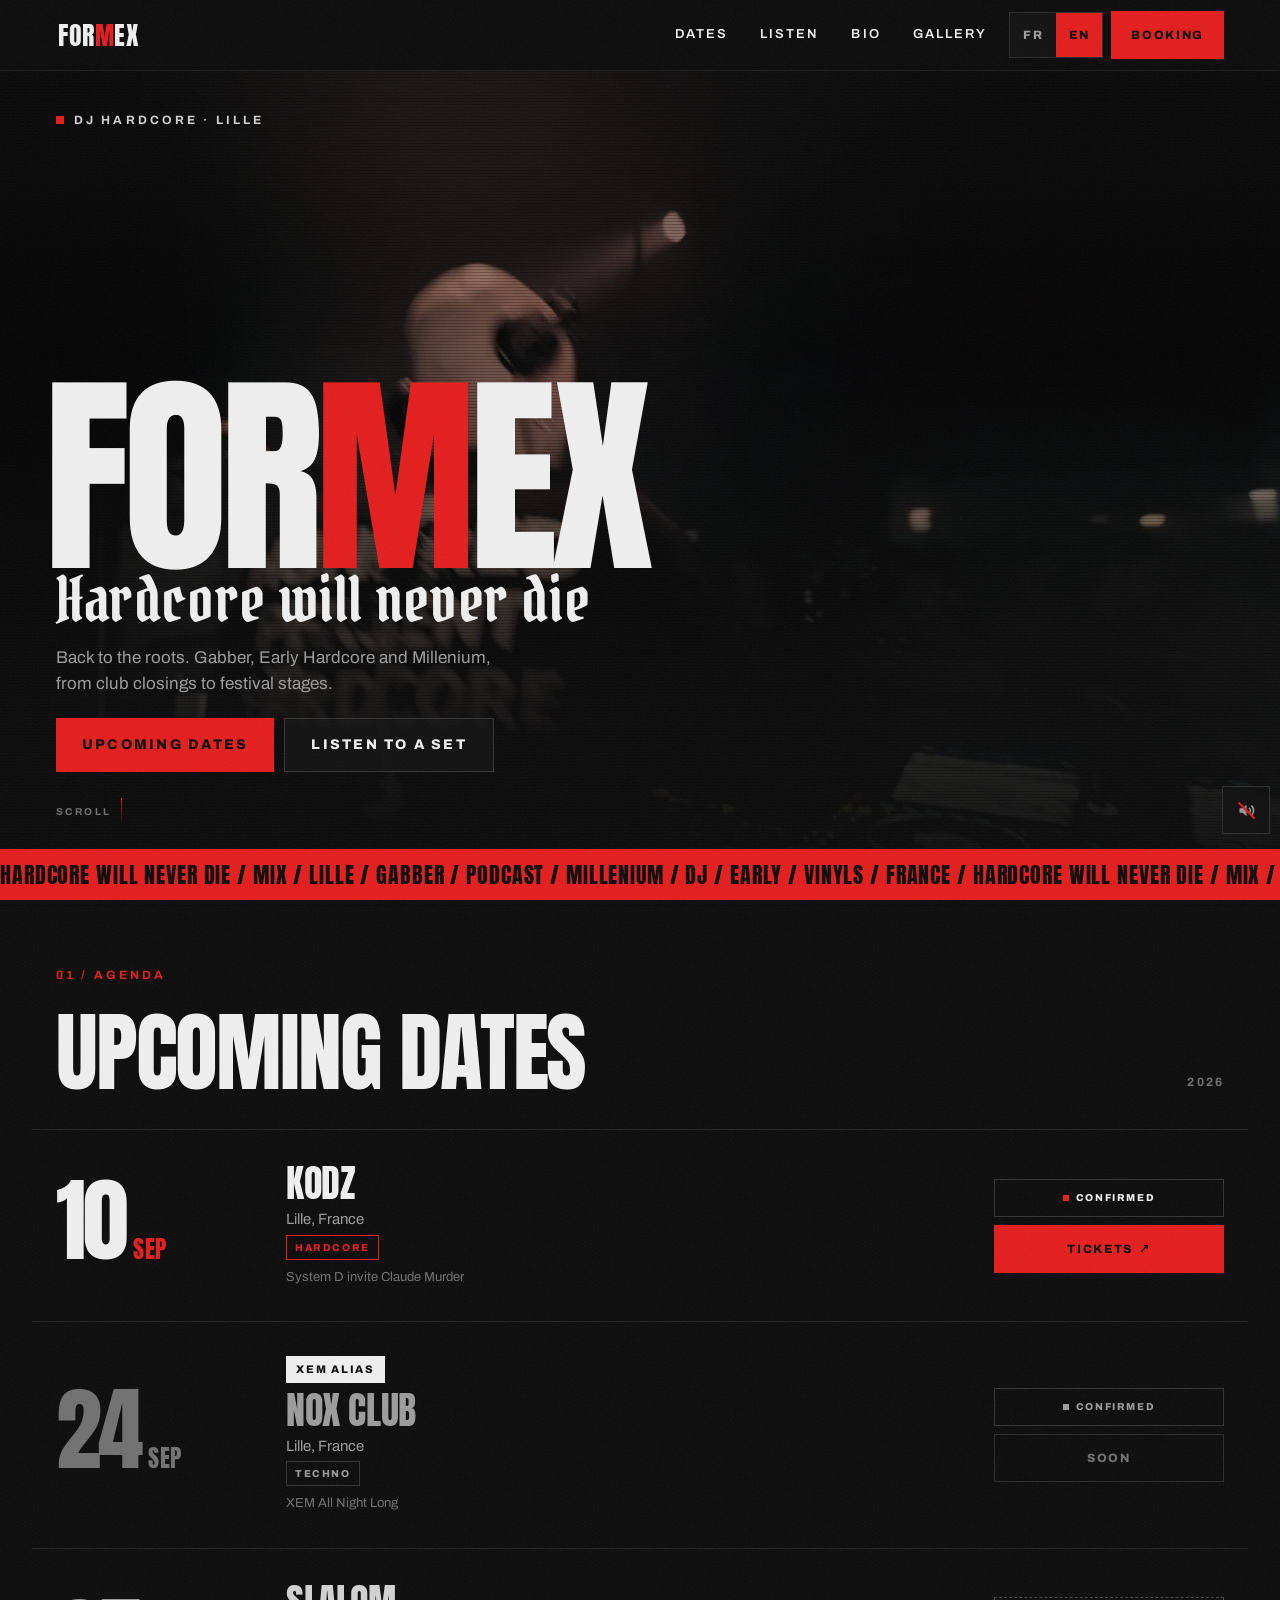
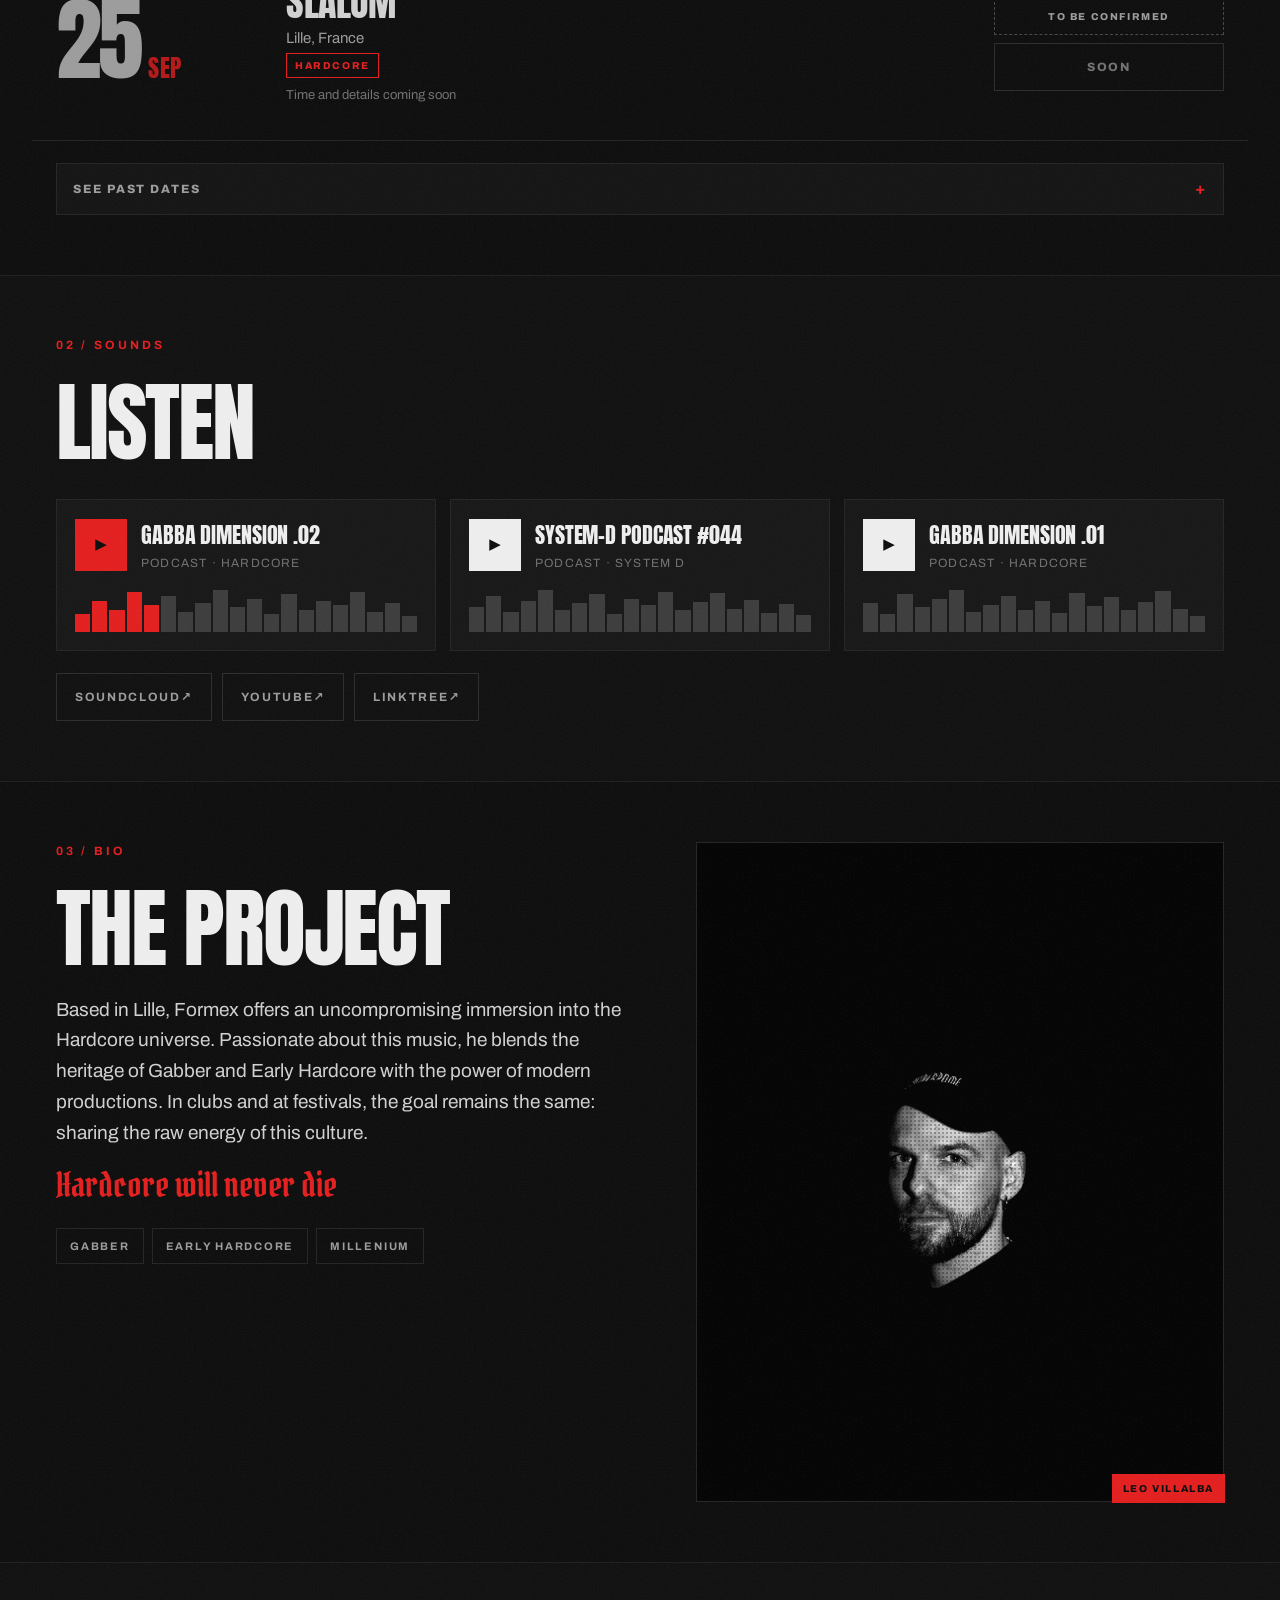
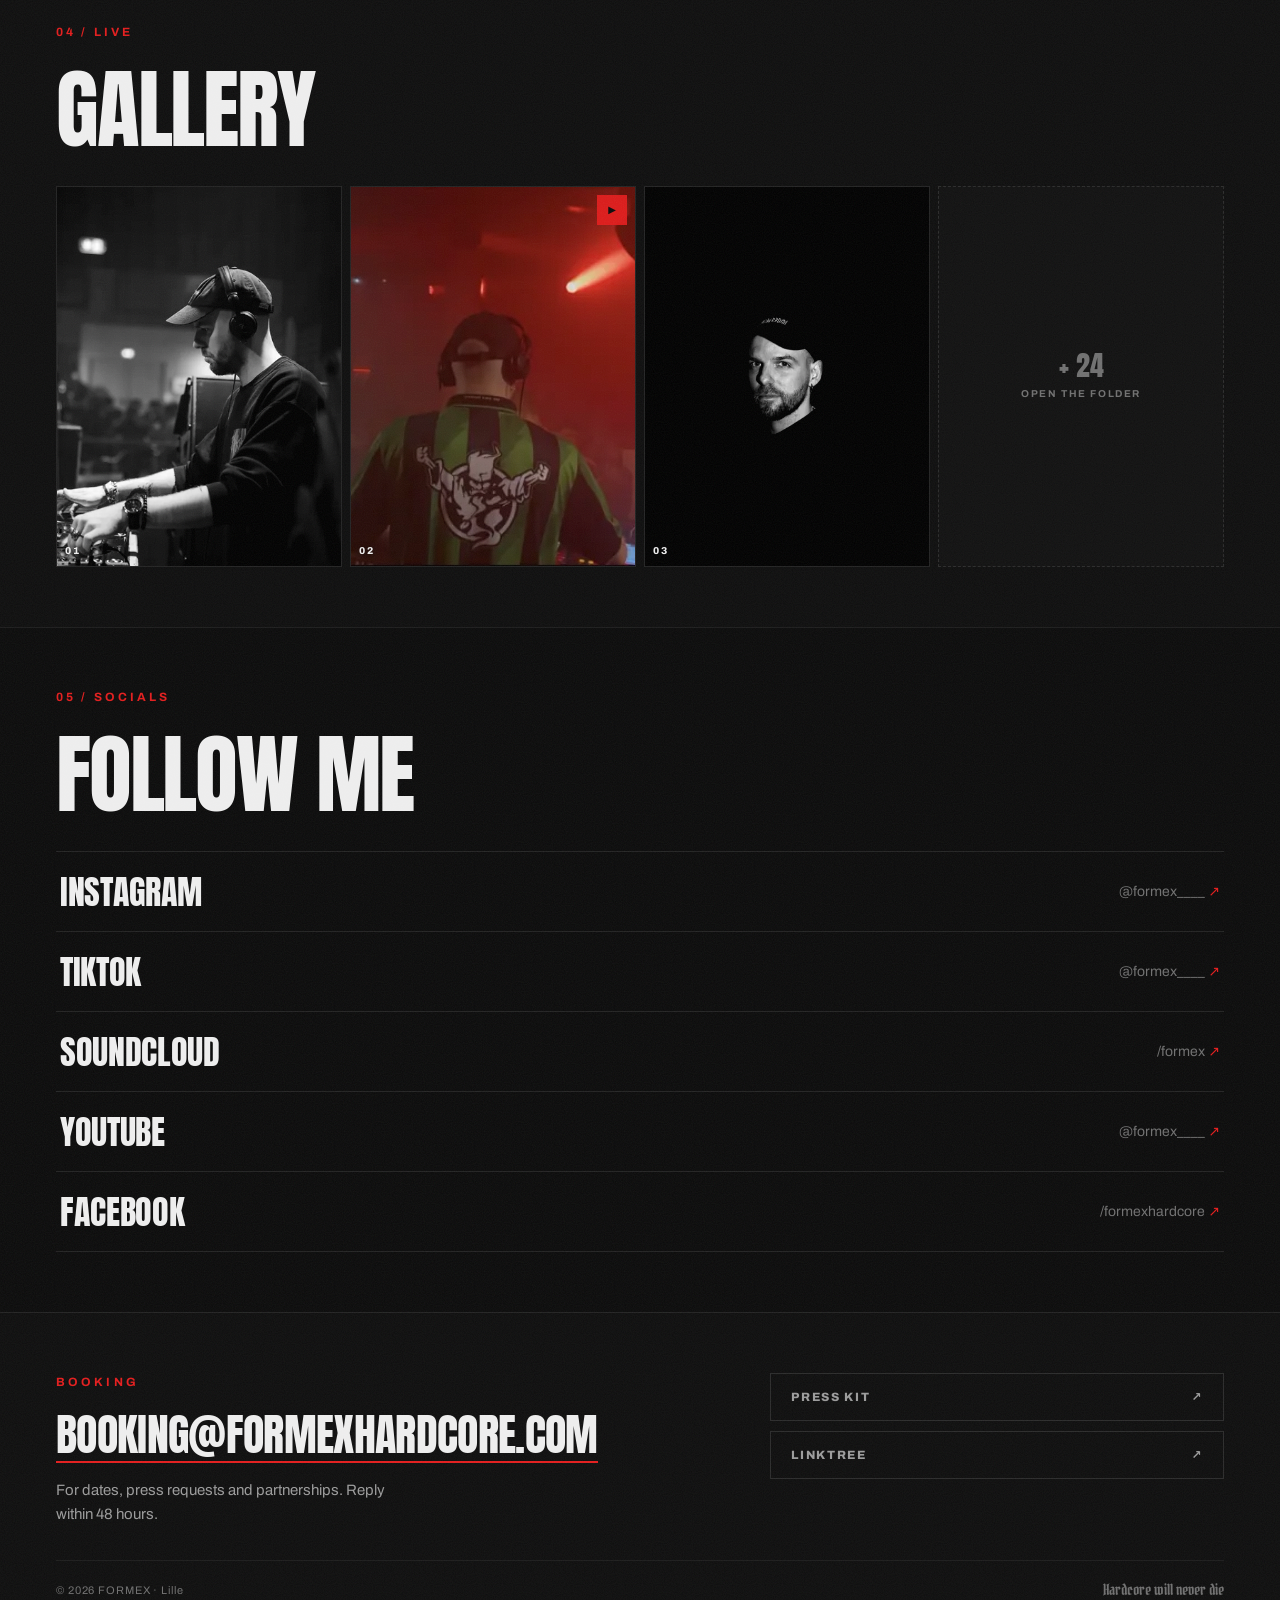
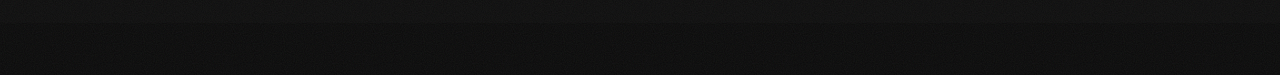
==== commit cf8267fb: "Dates en mobile: pastilles et contexte face a l'etat, et nom de l'event En mobile le bloc d'informat" ====
--- a/index.html
+++ b/index.html
@@ -18,13 +18,13 @@
 <meta property="og:title" content="FORMEX · DJ Hardcore · Lille">
 <meta property="og:description" content="Dates, sets, photos et contact booking. Hardcore will never die.">
 <meta property="og:url" content="https://formexhardcore.com/">
-<meta property="og:image" content="https://formexhardcore.com/og.jpg?v=4">
+<meta property="og:image" content="https://formexhardcore.com/og.jpg?v=e7c1c3ed44">
 <meta property="og:image:width" content="1200">
 <meta property="og:image:height" content="630">
 <meta name="twitter:card" content="summary_large_image">
 <meta name="twitter:title" content="FORMEX · DJ Hardcore · Lille">
 <meta name="twitter:description" content="Dates, sets, photos et contact booking. Hardcore will never die.">
-<meta name="twitter:image" content="https://formexhardcore.com/og.jpg?v=4">
+<meta name="twitter:image" content="https://formexhardcore.com/og.jpg?v=e7c1c3ed44">
 
 <link rel="preconnect" href="https://fonts.googleapis.com">
 <link rel="preconnect" href="https://fonts.gstatic.com" crossorigin>
@@ -159,6 +159,8 @@
           <span class="date__info">
             <span class="date__venue">Kodz</span>
             <span class="date__city">Lille, France</span>
+          </span>
+          <span class="date__aside">
             <span class="date__tags"><span class="pill">Hardcore</span></span>
             <span class="date__ctx">System D invite Claude Murder</span>
           </span>
@@ -176,7 +178,10 @@
             <span class="alias" data-i18n="dAlias">Alias XEM</span>
             <span class="date__venue">Nox Club</span>
             <span class="date__city">Lille, France</span>
+          </span>
+          <span class="date__aside">
             <span class="date__tags"><span class="pill pill--techno">Techno</span></span>
+            <span class="date__ctx">XEM All Night Long</span>
           </span>
           <span class="date__meta">
             <span class="badge"><i class="badge__dot" aria-hidden="true"></i><span data-i18n="bConf">Confirmé</span></span>
@@ -191,6 +196,8 @@
           <span class="date__info">
             <span class="date__venue">Slalom</span>
             <span class="date__city">Lille, France</span>
+          </span>
+          <span class="date__aside">
             <span class="date__tags"><span class="pill">Hardcore</span></span>
             <span class="date__ctx" data-i18n="dTba">Horaire et détails à venir</span>
           </span>
--- a/assets/css/style.css
+++ b/assets/css/style.css
@@ -174,18 +174,6 @@
   -webkit-touch-callout: none;
 }
 
-/* Titrage : Anton n'existe qu'en 400, toujours en capitales. */
-.head {
-  font-family: var(--head);
-  font-weight: 400;
-  text-transform: uppercase;
-}
-
-.goth {
-  font-family: var(--goth);
-  font-weight: 400;
-}
-
 .sr-only {
   position: absolute;
   width: 1px;
@@ -233,11 +221,9 @@
   background-image: url("data:image/svg+xml,%3Csvg xmlns='http://www.w3.org/2000/svg' width='140' height='140'%3E%3Cfilter id='n'%3E%3CfeTurbulence type='fractalNoise' baseFrequency='0.9' numOctaves='3' stitchTiles='stitch'/%3E%3C/filter%3E%3Crect width='140' height='140' filter='url(%23n)'/%3E%3C/svg%3E");
 }
 
-/* Halftone, points rouges. Fonds de menu et visuels forts. */
-.halftone {
-  background-image: radial-gradient(var(--red) 1px, transparent 1.4px);
-  background-size: 6px 6px;
-}
+/* Le halftone, troisième texture du système, n'a pas de classe utilitaire :
+   ses deux usages ont des pas différents, .menu__tex en 7 px pour le fond
+   du menu mobile et .hero__dots en 5 px pour le hero du presskit. */
 
 /* Scanlines, sur la vidéo du hero. */
 .scanlines {
@@ -428,15 +414,6 @@
   color: var(--bg);
 }
 
-.btn--dashed {
-  border: 1px dashed var(--line-soft);
-  color: var(--fg-3);
-}
-.btn--dashed:hover {
-  border-color: var(--red);
-  color: var(--fg);
-}
-
 /* Bouton dont le libellé et l'icône sont poussés aux extrémités. */
 .btn--split { justify-content: space-between; }
 .btn--block { width: 100%; }
@@ -1254,6 +1231,13 @@
 .date {
   display: grid;
   grid-template-columns: auto minmax(0, 1fr);
+  /* En mobile le jour et le lieu tiennent la première ligne, l'état et les
+     pastilles se font face sur la seconde. Sans ça, le bloc d'informations
+     imposait seul la hauteur de la ligne et creusait un vide en bas à
+     droite, la colonne de l'état étant deux fois plus courte. */
+  grid-template-areas:
+    "day  info"
+    "meta aside";
   gap: 14px 16px;
   padding: 24px 16px;
   margin: 0 -16px;
@@ -1269,6 +1253,7 @@
 .date--off .date__num { text-decoration: line-through; }
 
 .date__day {
+  grid-area: day;
   display: flex;
   align-items: baseline;
   gap: 8px;
@@ -1292,6 +1277,16 @@
 }
 
 .date__info {
+  grid-area: info;
+  min-width: 0;
+  text-align: right;
+}
+
+/* Pastilles et ligne de contexte, calées en bas pour venir à hauteur du
+   bouton d'action qui leur fait face. */
+.date__aside {
+  grid-area: aside;
+  align-self: end;
   min-width: 0;
   text-align: right;
 }
@@ -1330,6 +1325,7 @@
 }
 
 .date__meta {
+  grid-area: meta;
   display: grid;
   gap: 8px;
   align-content: start;
@@ -1577,14 +1573,23 @@
 
 @media (min-width: 900px) {
   .dates { padding: 0 24px; margin: 0 -24px; }
+  /* En desktop on revient aux trois colonnes du handoff. Le bloc des
+     pastilles se replace juste sous les informations, dans la même
+     colonne, ce qui redonne exactement la mise en page d'origine. */
   .date {
     grid-template-columns: 190px minmax(0, 1fr) 230px;
+    grid-template-areas:
+      "day info  meta"
+      "day aside meta";
     align-items: center;
-    gap: 40px;
+    gap: 0 40px;
     padding: 34px 24px;
     margin: 0 -24px;
   }
-  .date__info { text-align: left; }
+  .date__info,
+  .date__aside { text-align: left; }
+  .date__aside { align-self: start; }
+  .date__ctx { padding-bottom: 0; }
   .date__tags { justify-content: flex-start; }
 }
 
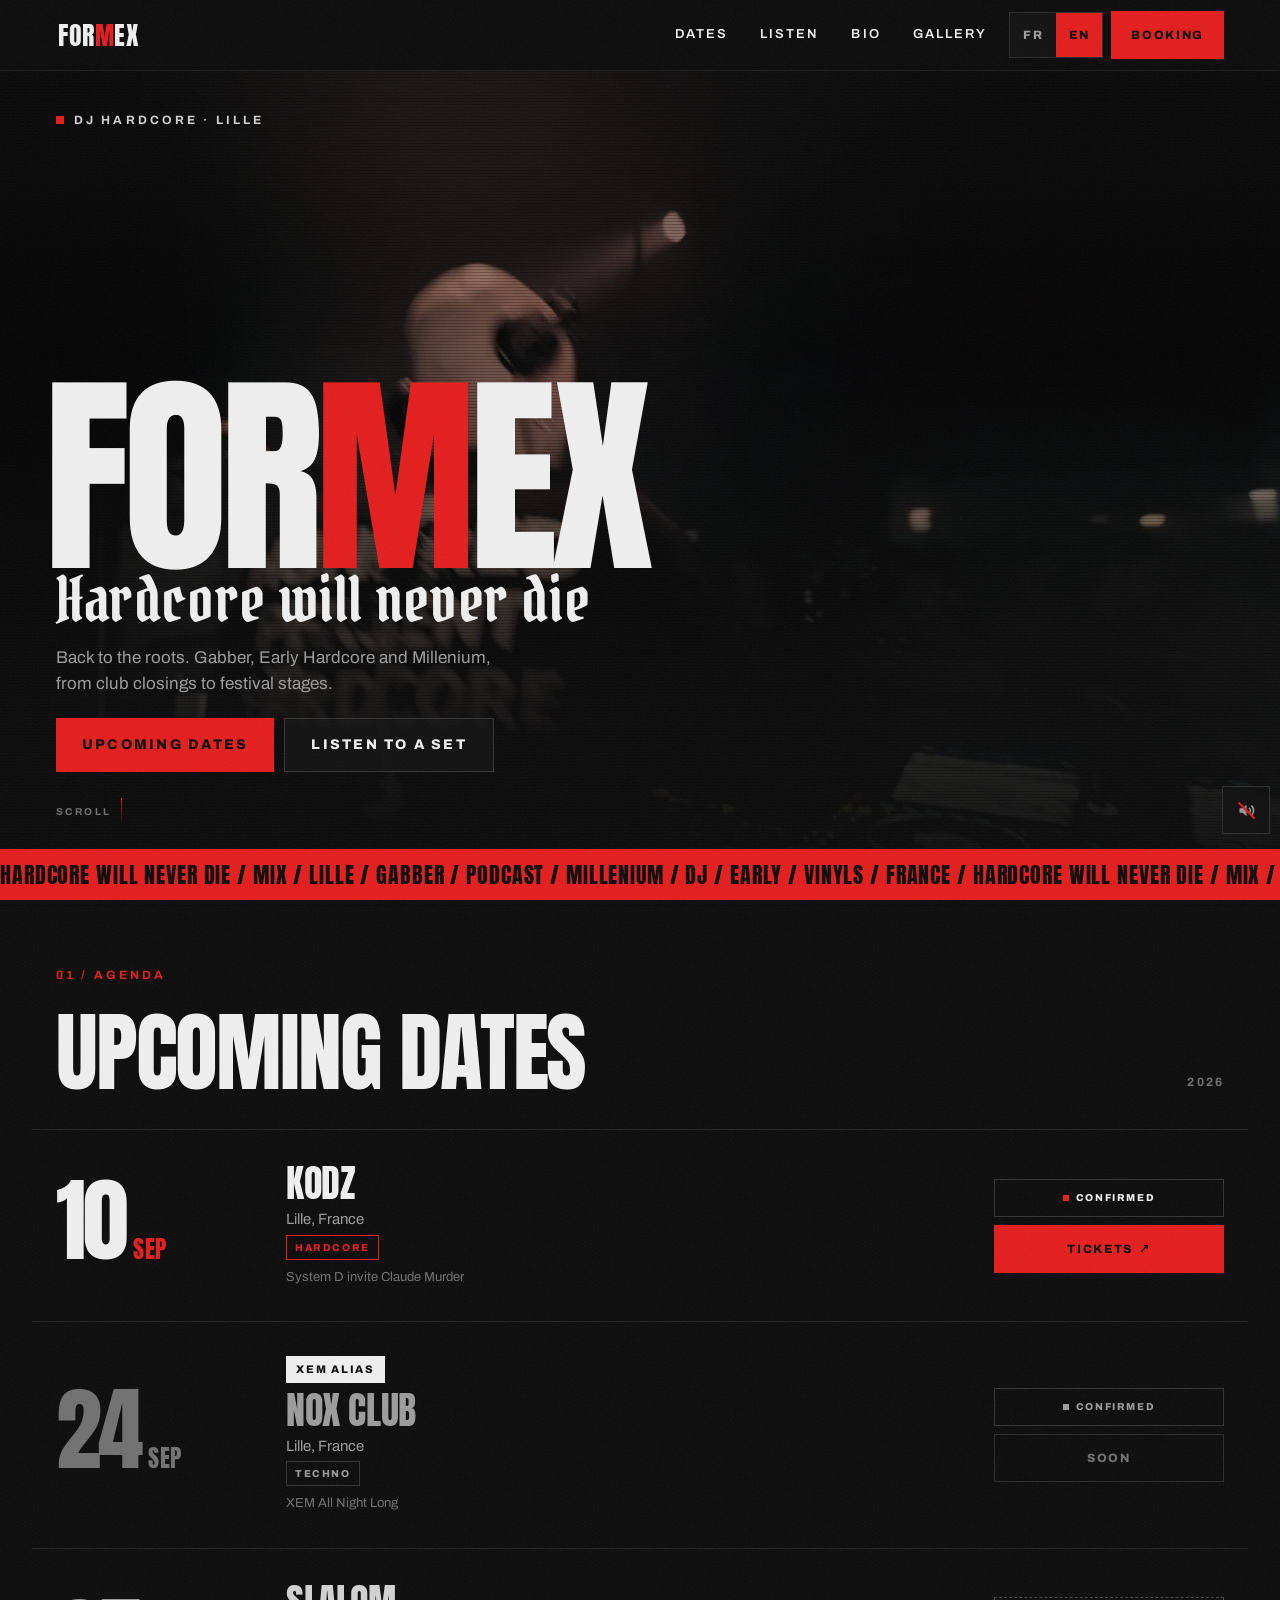
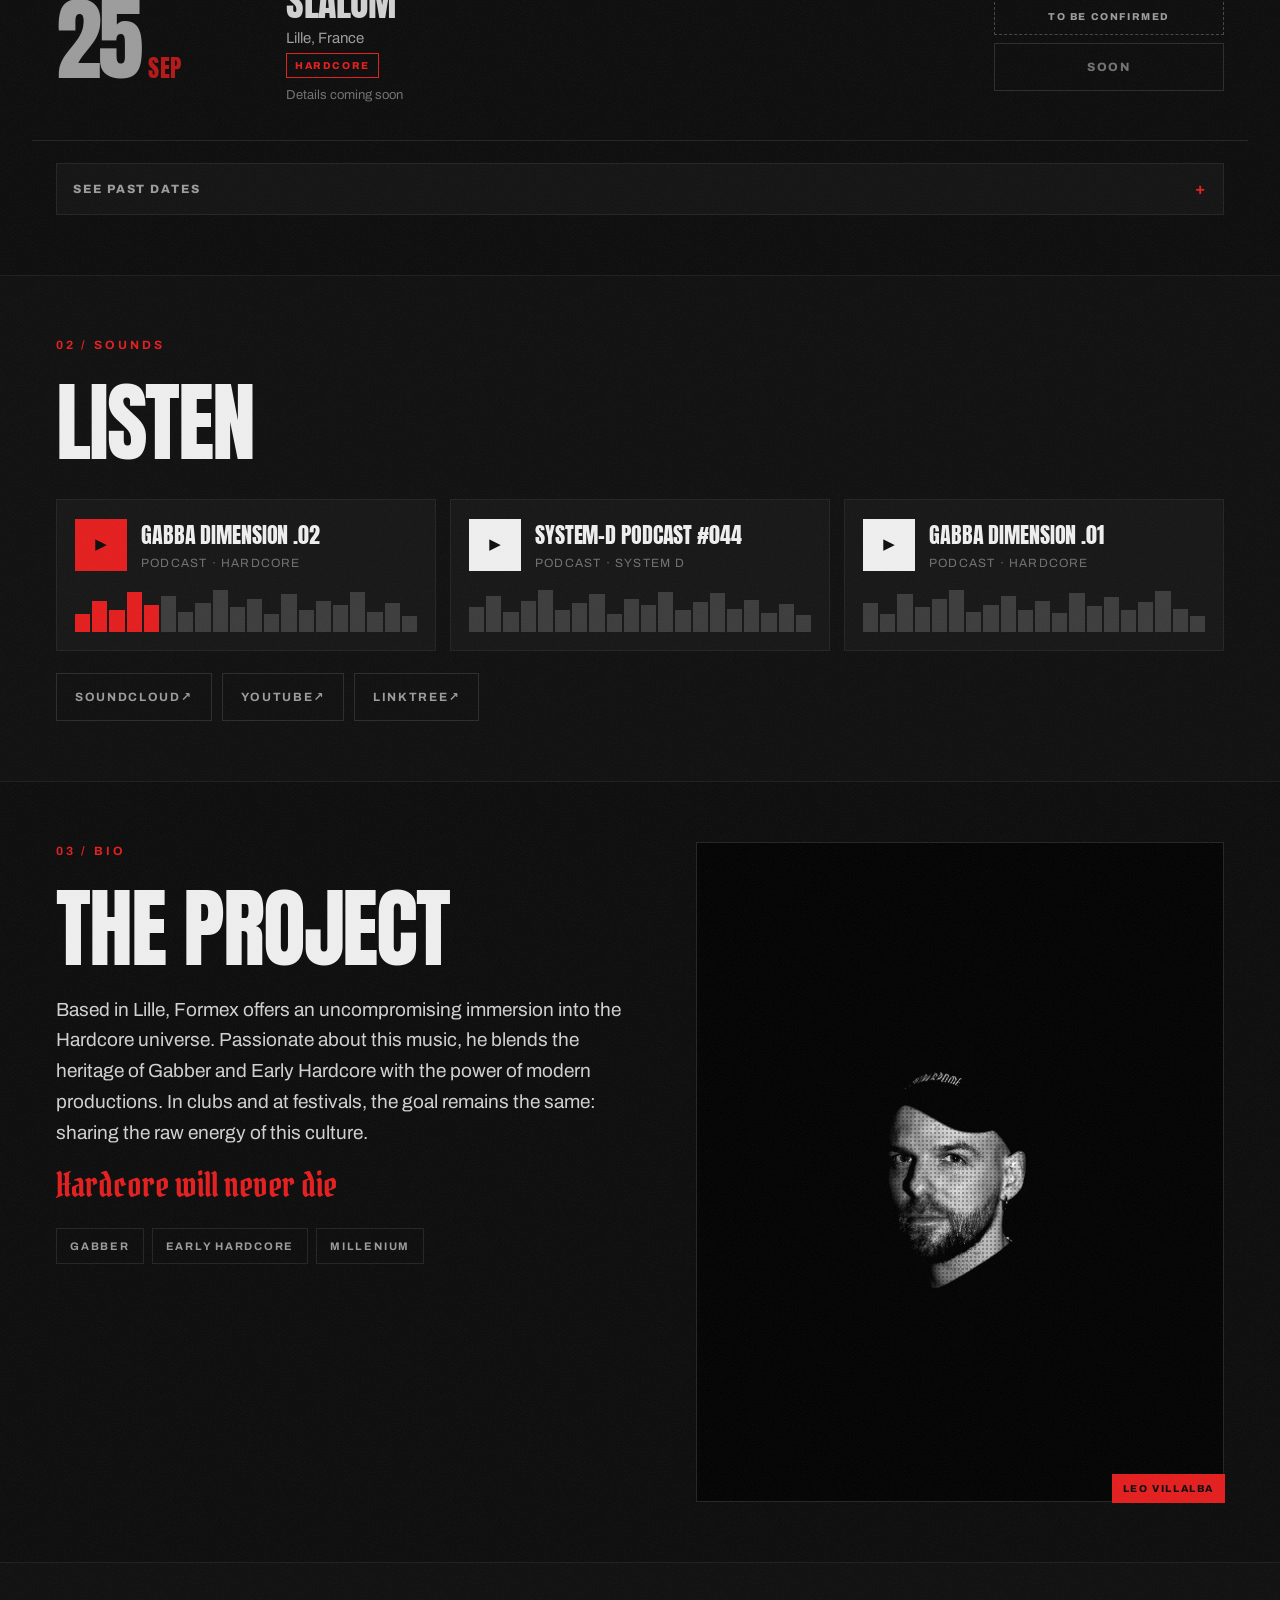
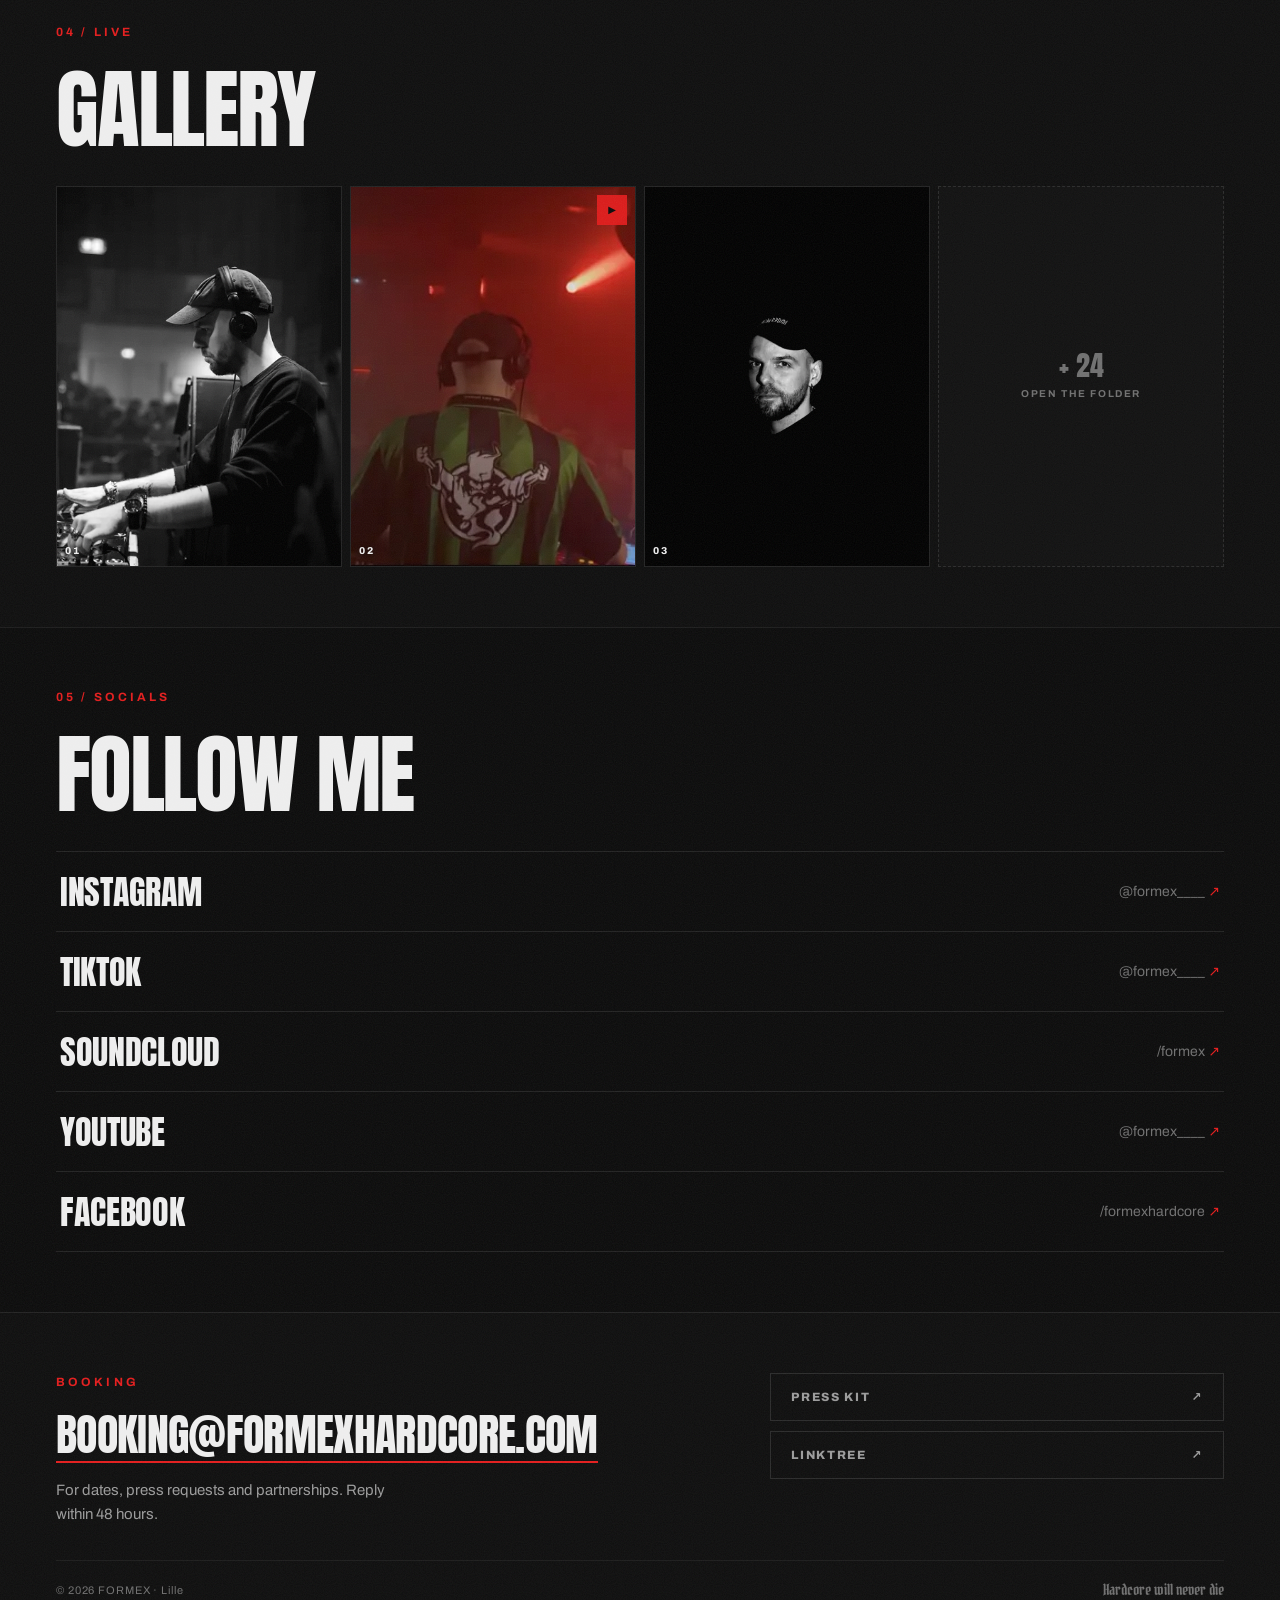
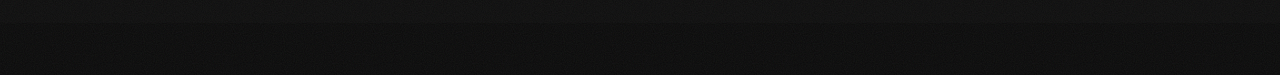
==== commit 4d563269: "Dates: plus de mention d'horaire dans le texte d'attente Le texte disait Horaire et details a venir," ====
--- a/index.html
+++ b/index.html
@@ -199,7 +199,7 @@
           </span>
           <span class="date__aside">
             <span class="date__tags"><span class="pill">Hardcore</span></span>
-            <span class="date__ctx" data-i18n="dTba">Horaire et détails à venir</span>
+            <span class="date__ctx" data-i18n="dTba">Détails à venir</span>
           </span>
           <span class="date__meta">
             <span class="badge badge--tba" data-i18n="bTba">À confirmer</span>
--- a/assets/css/style.css
+++ b/assets/css/style.css
@@ -600,7 +600,7 @@
   width: 8px;
   height: 8px;
   background: var(--red);
-  animation: fx-dot 1.6s steps(2) infinite;
+  animation: fx-dot 1.6s linear infinite;
 }
 
 .hero__kick span:last-child {
@@ -1309,6 +1309,14 @@
   color: var(--fg-3);
 }
 
+.date__time {
+  display: block;
+  margin: 0 0 4px;
+  font-size: clamp(12px, 3.3cqi, 13px);
+  color: var(--fg-4);
+  font-variant-numeric: tabular-nums;
+}
+
 .date__tags {
   margin: 0 0 8px;
   display: flex;
@@ -1397,7 +1405,7 @@
   width: 6px;
   height: 6px;
   background: var(--red);
-  animation: fx-dot 1.8s steps(2) infinite;
+  animation: fx-dot 1.8s linear infinite;
 }
 
 .date--alias .badge { color: var(--fg-3); }
@@ -1590,7 +1598,15 @@
   .date__aside { text-align: left; }
   .date__aside { align-self: start; }
   .date__ctx { padding-bottom: 0; }
-  .date__tags { justify-content: flex-start; }
+  .date__time {
+  display: block;
+  margin: 0 0 4px;
+  font-size: clamp(12px, 3.3cqi, 13px);
+  color: var(--fg-4);
+  font-variant-numeric: tabular-nums;
+}
+
+.date__tags { justify-content: flex-start; }
 }
 
 
@@ -2445,10 +2461,9 @@
   to   { transform: scale(1.16) translateY(-1.5%); }
 }
 
-/* Volontairement saccadé, en deux pas. C'est une diode, pas une respiration. */
 @keyframes fx-dot {
   0%, 100% { opacity: 1; }
-  50%      { opacity: .15; }
+  50%      { opacity: .2; }
 }
 
 @keyframes fx-cue {
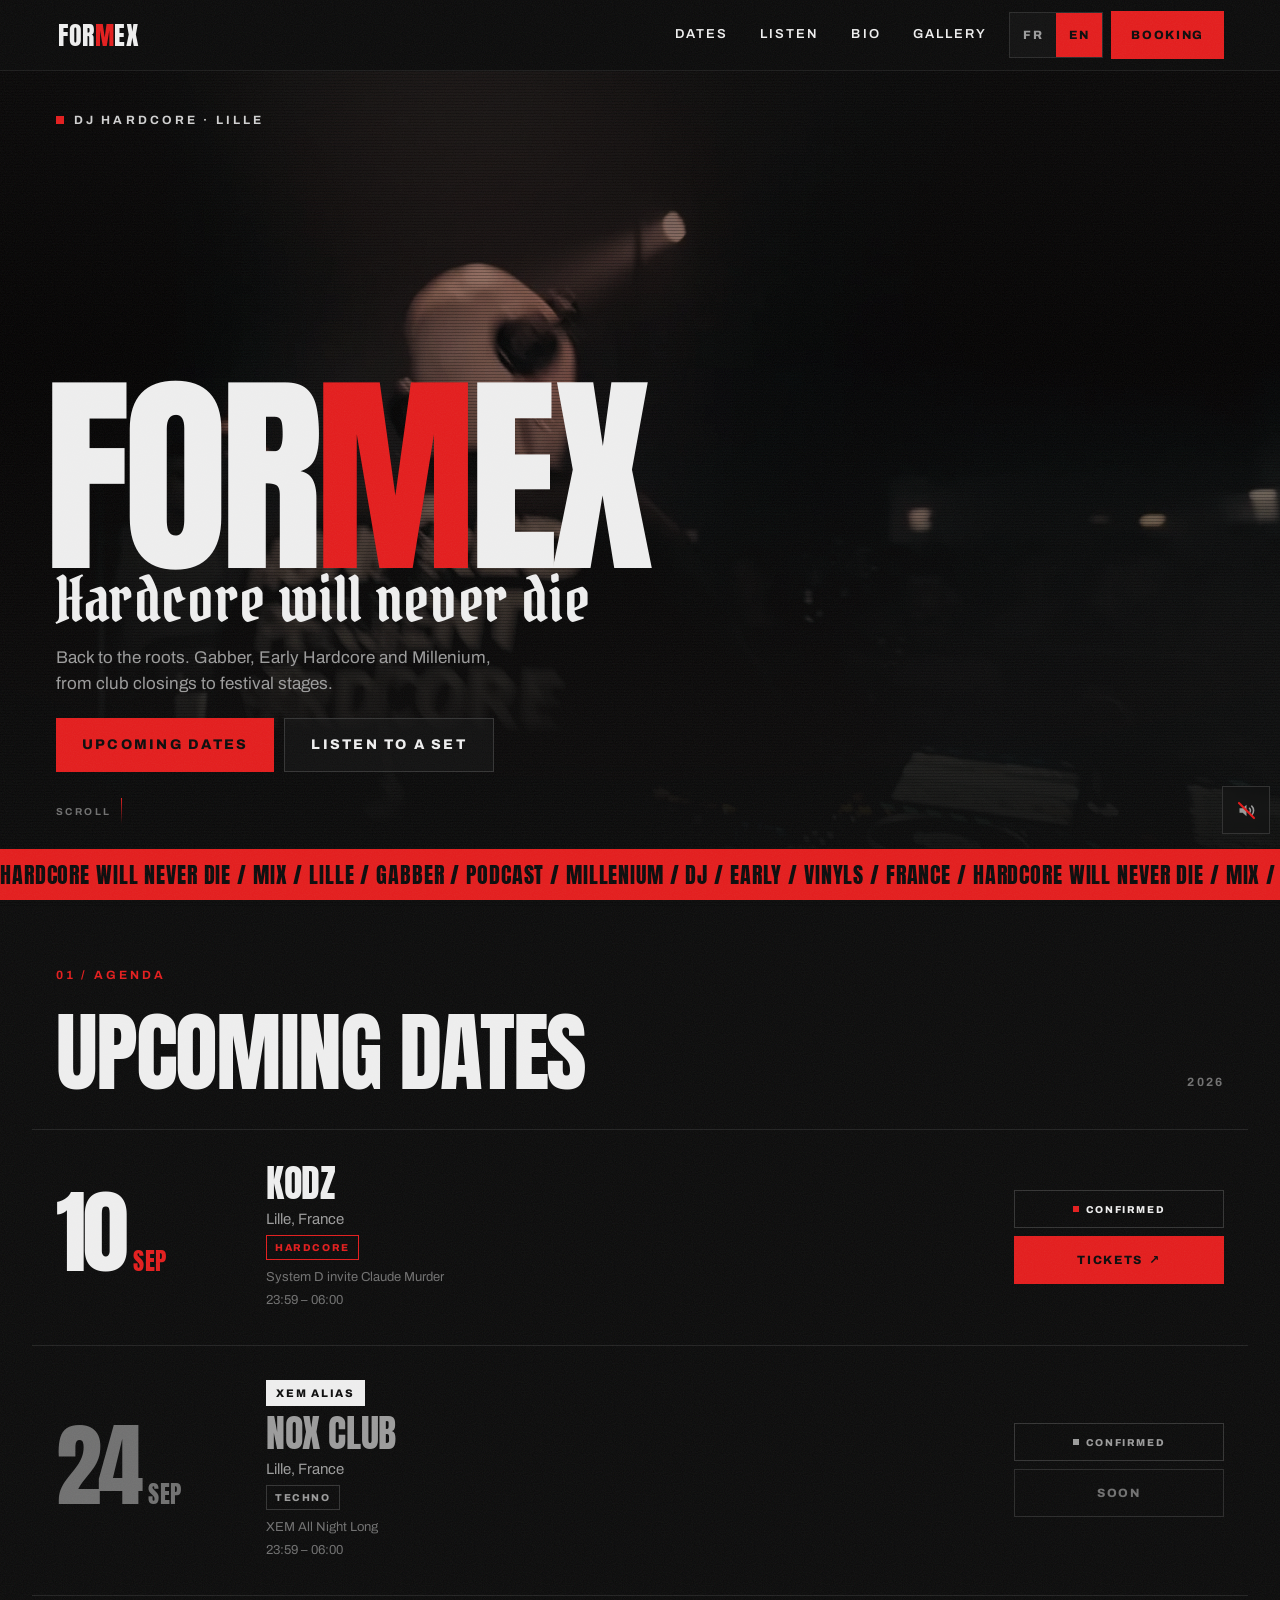
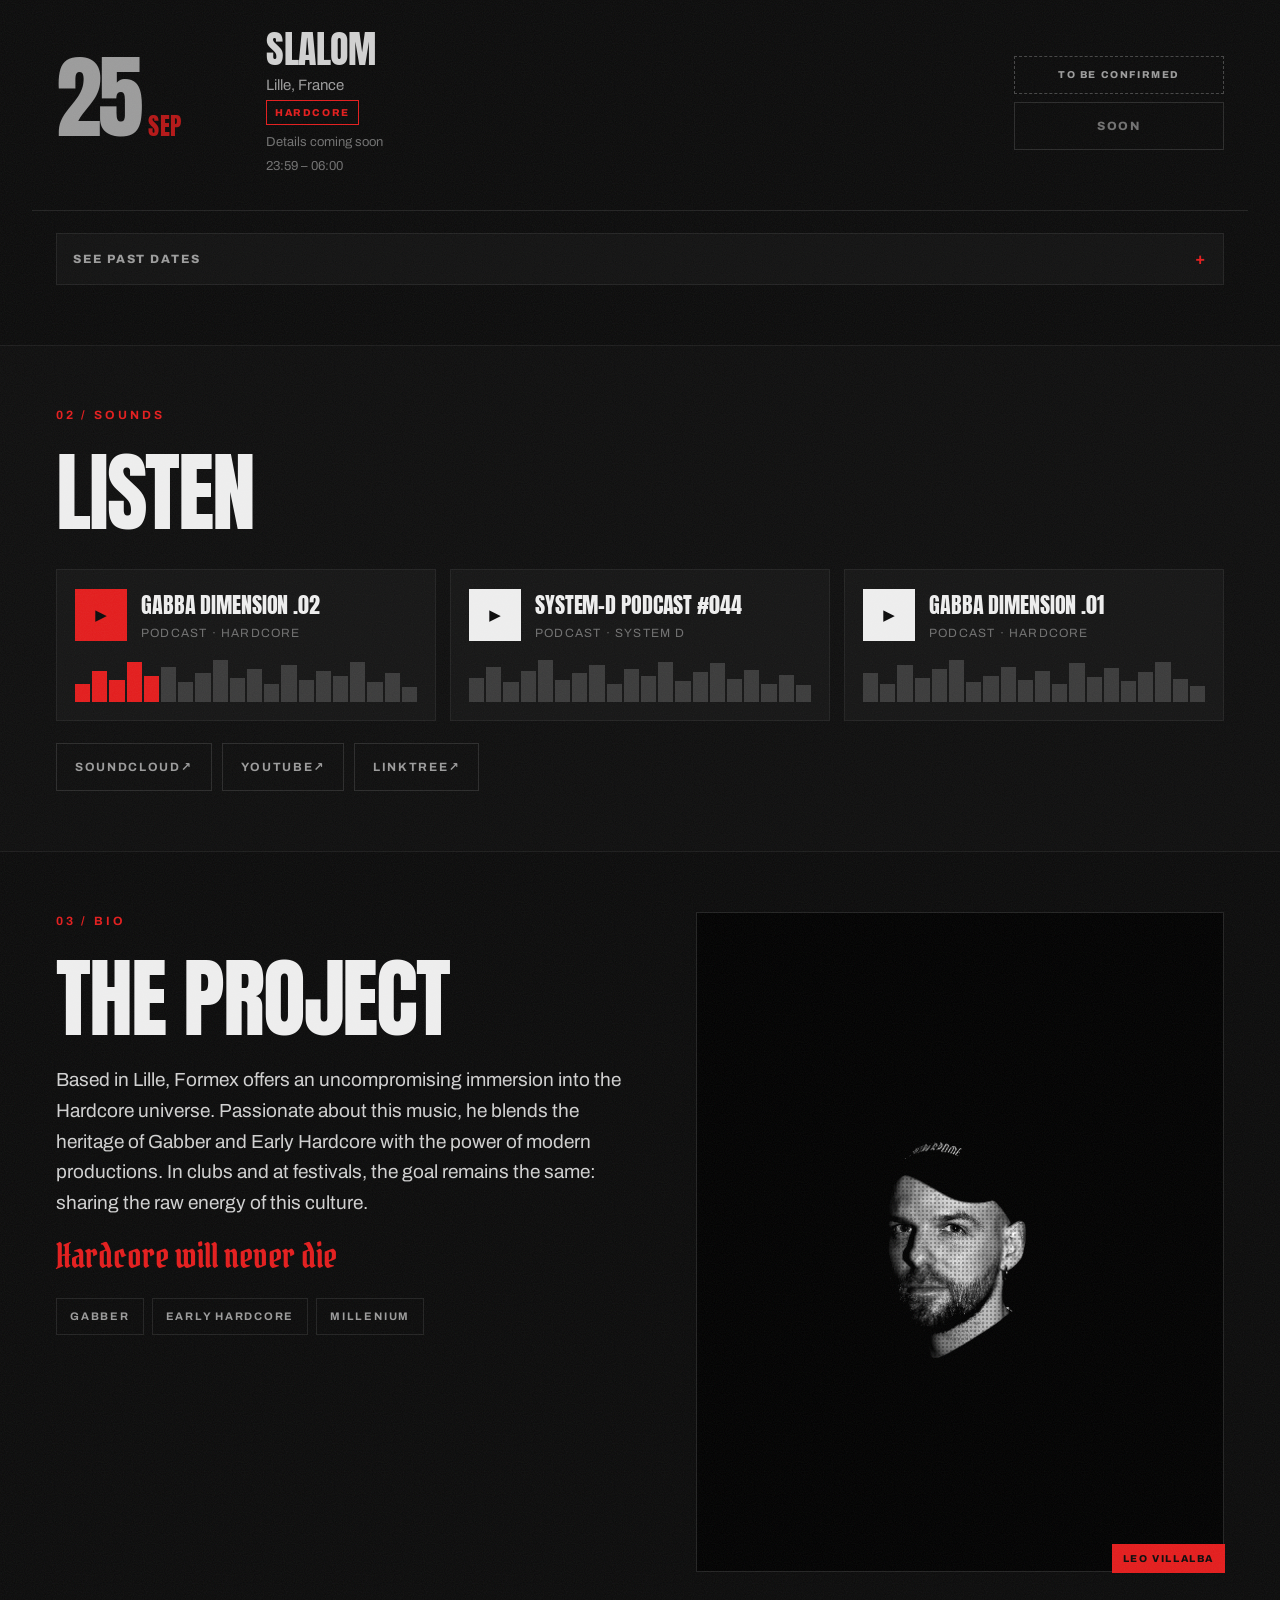
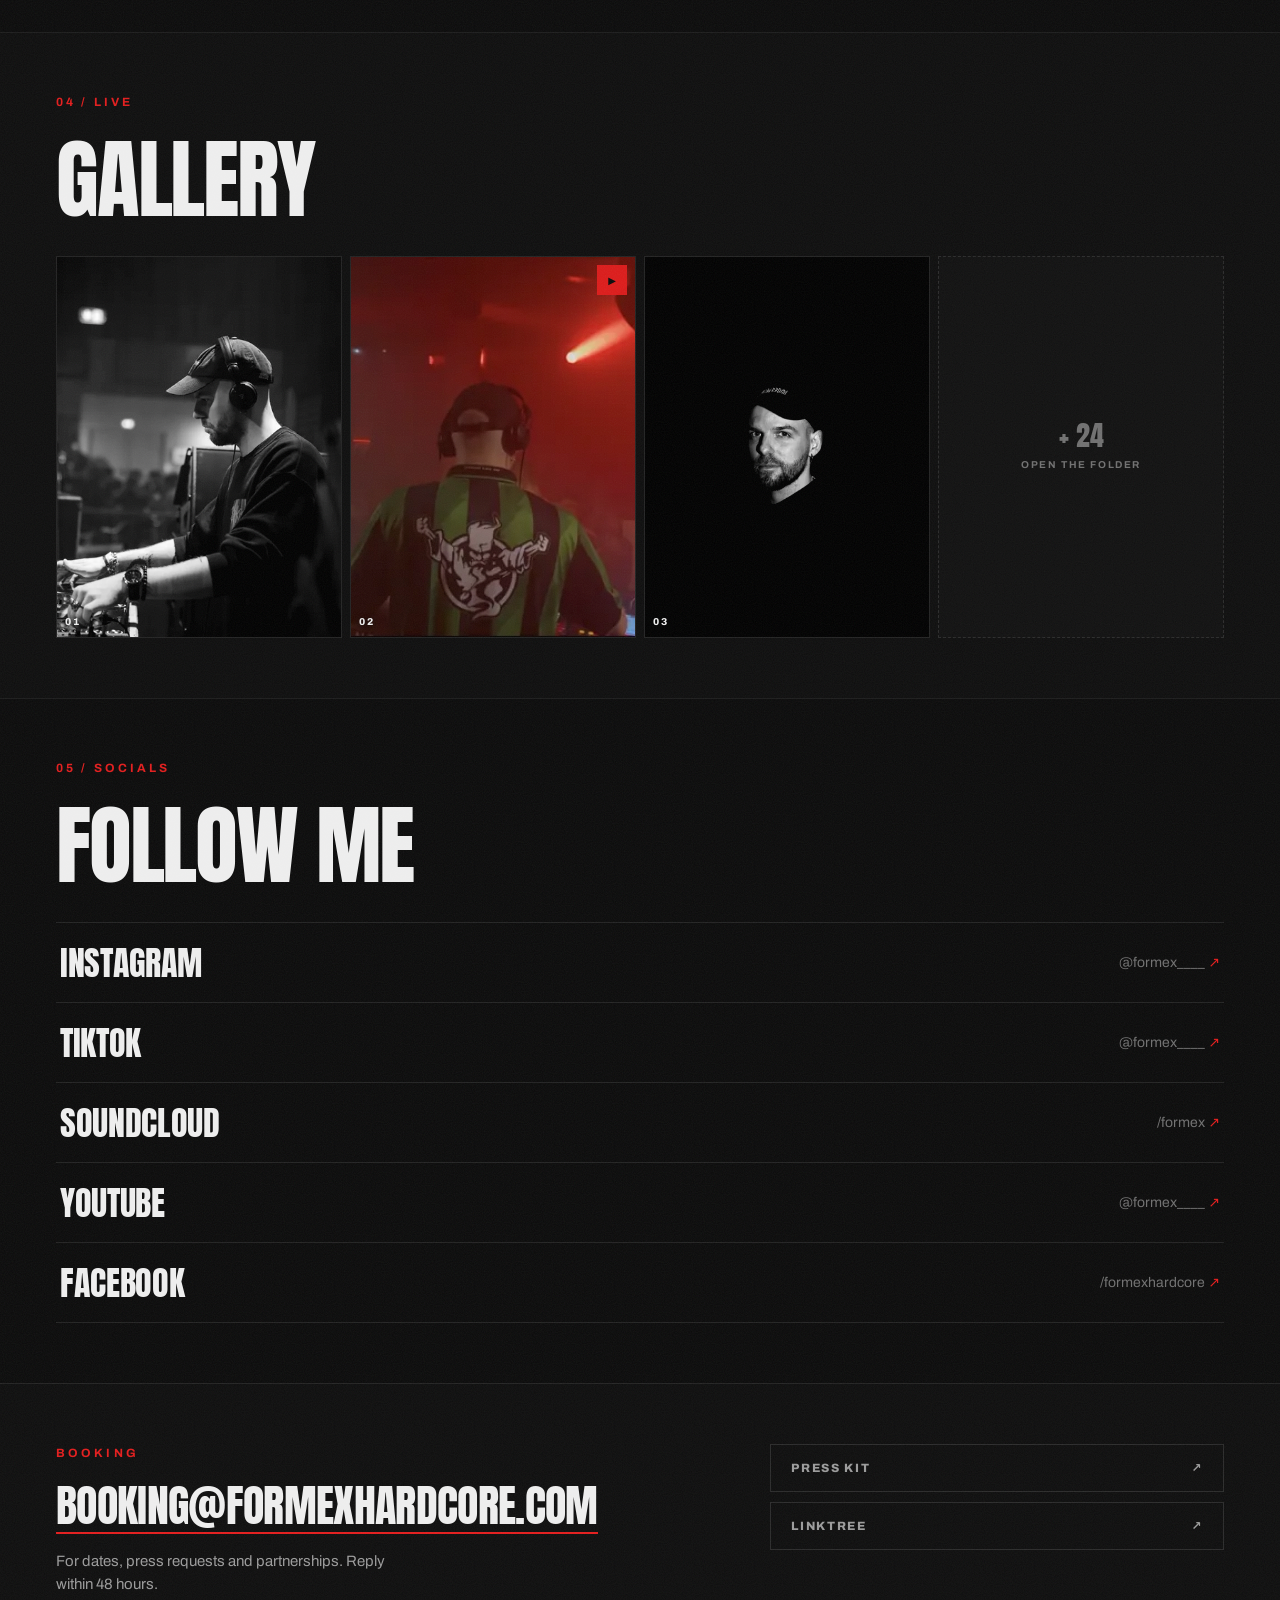
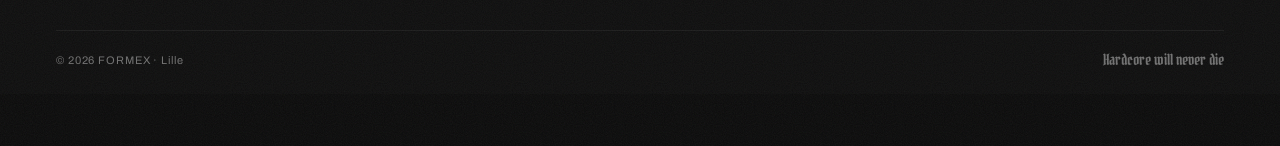
==== commit 73b36144: "Dates: colonnes alignees, horaire de soiree, lien Drive corrige Les blocs d'etat n'avaient pas la me" ====
--- a/index.html
+++ b/index.html
@@ -163,6 +163,7 @@
           <span class="date__aside">
             <span class="date__tags"><span class="pill">Hardcore</span></span>
             <span class="date__ctx">System D invite Claude Murder</span>
+            <span class="date__time">23:59 – 06:00</span>
           </span>
           <span class="date__meta">
             <span class="badge"><i class="badge__dot" aria-hidden="true"></i><span data-i18n="bConf">Confirmé</span></span>
@@ -182,6 +183,7 @@
           <span class="date__aside">
             <span class="date__tags"><span class="pill pill--techno">Techno</span></span>
             <span class="date__ctx">XEM All Night Long</span>
+            <span class="date__time">23:59 – 06:00</span>
           </span>
           <span class="date__meta">
             <span class="badge"><i class="badge__dot" aria-hidden="true"></i><span data-i18n="bConf">Confirmé</span></span>
@@ -200,6 +202,7 @@
           <span class="date__aside">
             <span class="date__tags"><span class="pill">Hardcore</span></span>
             <span class="date__ctx" data-i18n="dTba">Détails à venir</span>
+            <span class="date__time">23:59 – 06:00</span>
           </span>
           <span class="date__meta">
             <span class="badge badge--tba" data-i18n="bTba">À confirmer</span>
@@ -385,7 +388,7 @@
           </picture>
           <span class="gal__num">03</span>
         </button>
-        <a class="gal__more rv" href="https://drive.google.com/drive/folders/1WLvMDOOZc5NwqjD44wU5R9X8FrUB6H6z" target="_blank" rel="noopener">
+        <a class="gal__more rv" href="https://drive.google.com/drive/folders/1n0tF7pdhoMCVUUCwPN6-a4u6vTp_bjTi" target="_blank" rel="noopener">
           <b>+ 24</b>
           <span data-i18n="galMore">Voir le dossier</span>
         </a>
--- a/assets/css/style.css
+++ b/assets/css/style.css
@@ -1223,21 +1223,18 @@
 /* Le conteneur porte le même retrait négatif que les lignes, sinon son filet
    supérieur est plus court que les séparateurs. */
 .dates {
+  display: grid;
+  grid-template-columns: auto minmax(0, 1fr);
   border-top: 1px solid var(--line);
   padding: 0 16px;
   margin: 0 -16px;
 }
 
 .date {
+  grid-column: 1 / -1;
   display: grid;
-  grid-template-columns: auto minmax(0, 1fr);
-  /* En mobile le jour et le lieu tiennent la première ligne, l'état et les
-     pastilles se font face sur la seconde. Sans ça, le bloc d'informations
-     imposait seul la hauteur de la ligne et creusait un vide en bas à
-     droite, la colonne de l'état étant deux fois plus courte. */
-  grid-template-areas:
-    "day  info"
-    "meta aside";
+  grid-template-columns: subgrid;
+  grid-template-rows: auto auto;
   gap: 14px 16px;
   padding: 24px 16px;
   margin: 0 -16px;
@@ -1248,12 +1245,20 @@
 
 a.date:hover { background: var(--panel-hover); color: var(--fg); }
 
+/* Sans subgrid, chaque ligne redevient une grille autonome. Les colonnes
+   ne s'alignent plus au pixel d'une ligne à l'autre, mais rien ne casse. */
+@supports not (grid-template-columns: subgrid) {
+  .dates { display: block; }
+  .date { grid-template-columns: auto minmax(0, 1fr); }
+}
+
 /* Annulé : toute la ligne à 40 %, le jour barré. */
 .date--off { opacity: .4; }
 .date--off .date__num { text-decoration: line-through; }
 
 .date__day {
-  grid-area: day;
+  grid-column: 1;
+  grid-row: 1;
   display: flex;
   align-items: baseline;
   gap: 8px;
@@ -1277,7 +1282,8 @@
 }
 
 .date__info {
-  grid-area: info;
+  grid-column: 2;
+  grid-row: 1;
   min-width: 0;
   text-align: right;
 }
@@ -1285,7 +1291,8 @@
 /* Pastilles et ligne de contexte, calées en bas pour venir à hauteur du
    bouton d'action qui leur fait face. */
 .date__aside {
-  grid-area: aside;
+  grid-column: 2;
+  grid-row: 2;
   align-self: end;
   min-width: 0;
   text-align: right;
@@ -1311,7 +1318,7 @@
 
 .date__time {
   display: block;
-  margin: 0 0 4px;
+  margin: 4px 0 0;
   font-size: clamp(12px, 3.3cqi, 13px);
   color: var(--fg-4);
   font-variant-numeric: tabular-nums;
@@ -1333,7 +1340,8 @@
 }
 
 .date__meta {
-  grid-area: meta;
+  grid-column: 1;
+  grid-row: 2;
   display: grid;
   gap: 8px;
   align-content: start;
@@ -1584,15 +1592,21 @@
   /* En desktop on revient aux trois colonnes du handoff. Le bloc des
      pastilles se replace juste sous les informations, dans la même
      colonne, ce qui redonne exactement la mise en page d'origine. */
+  .dates { grid-template-columns: 190px minmax(0, 1fr) 230px; }
+
   .date {
-    grid-template-columns: 190px minmax(0, 1fr) 230px;
-    grid-template-areas:
-      "day info  meta"
-      "day aside meta";
     align-items: center;
     gap: 0 40px;
     padding: 34px 24px;
     margin: 0 -24px;
+  }
+  .date__day  { grid-column: 1; grid-row: 1 / 3; }
+  .date__info { grid-column: 2; grid-row: 1; }
+  .date__aside{ grid-column: 2; grid-row: 2; }
+  .date__meta { grid-column: 3; grid-row: 1 / 3; }
+
+  @supports not (grid-template-columns: subgrid) {
+    .date { grid-template-columns: 190px minmax(0, 1fr) 230px; }
   }
   .date__info,
   .date__aside { text-align: left; }
@@ -1600,7 +1614,7 @@
   .date__ctx { padding-bottom: 0; }
   .date__time {
   display: block;
-  margin: 0 0 4px;
+  margin: 4px 0 0;
   font-size: clamp(12px, 3.3cqi, 13px);
   color: var(--fg-4);
   font-variant-numeric: tabular-nums;
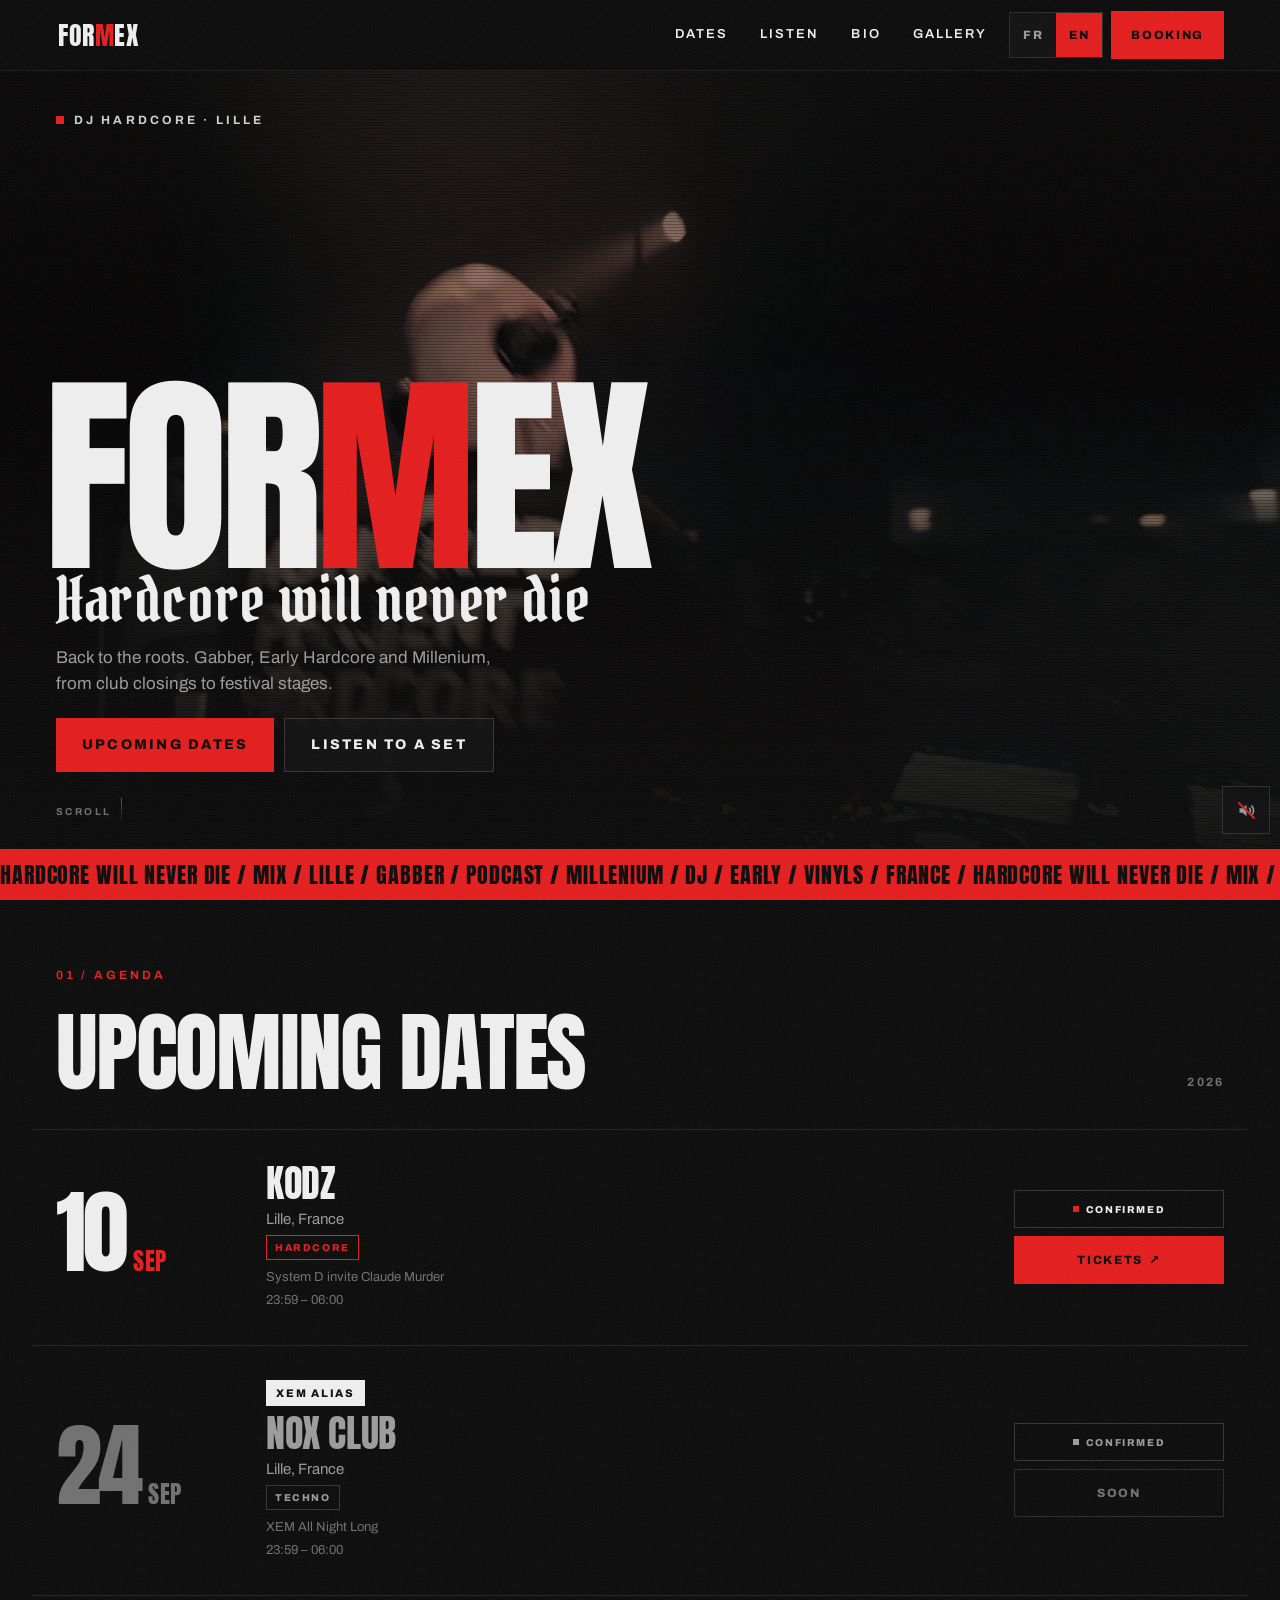
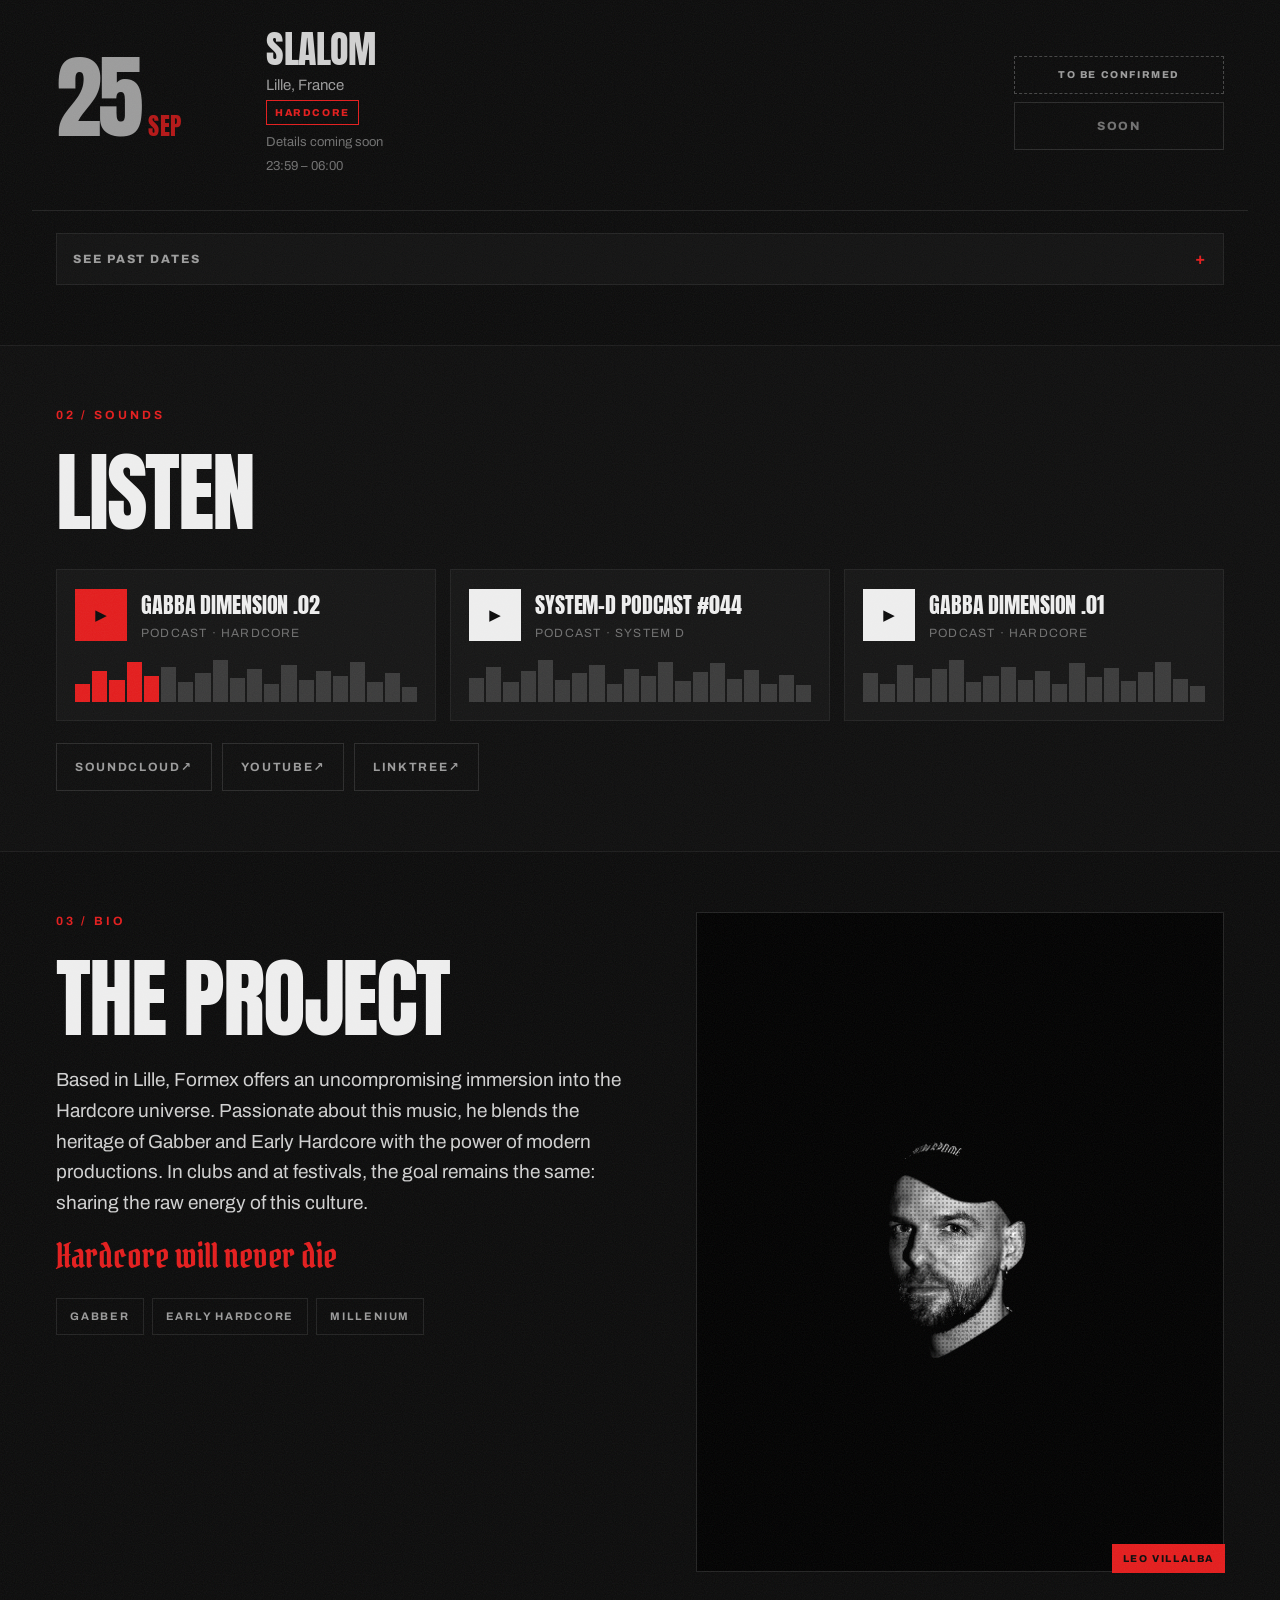
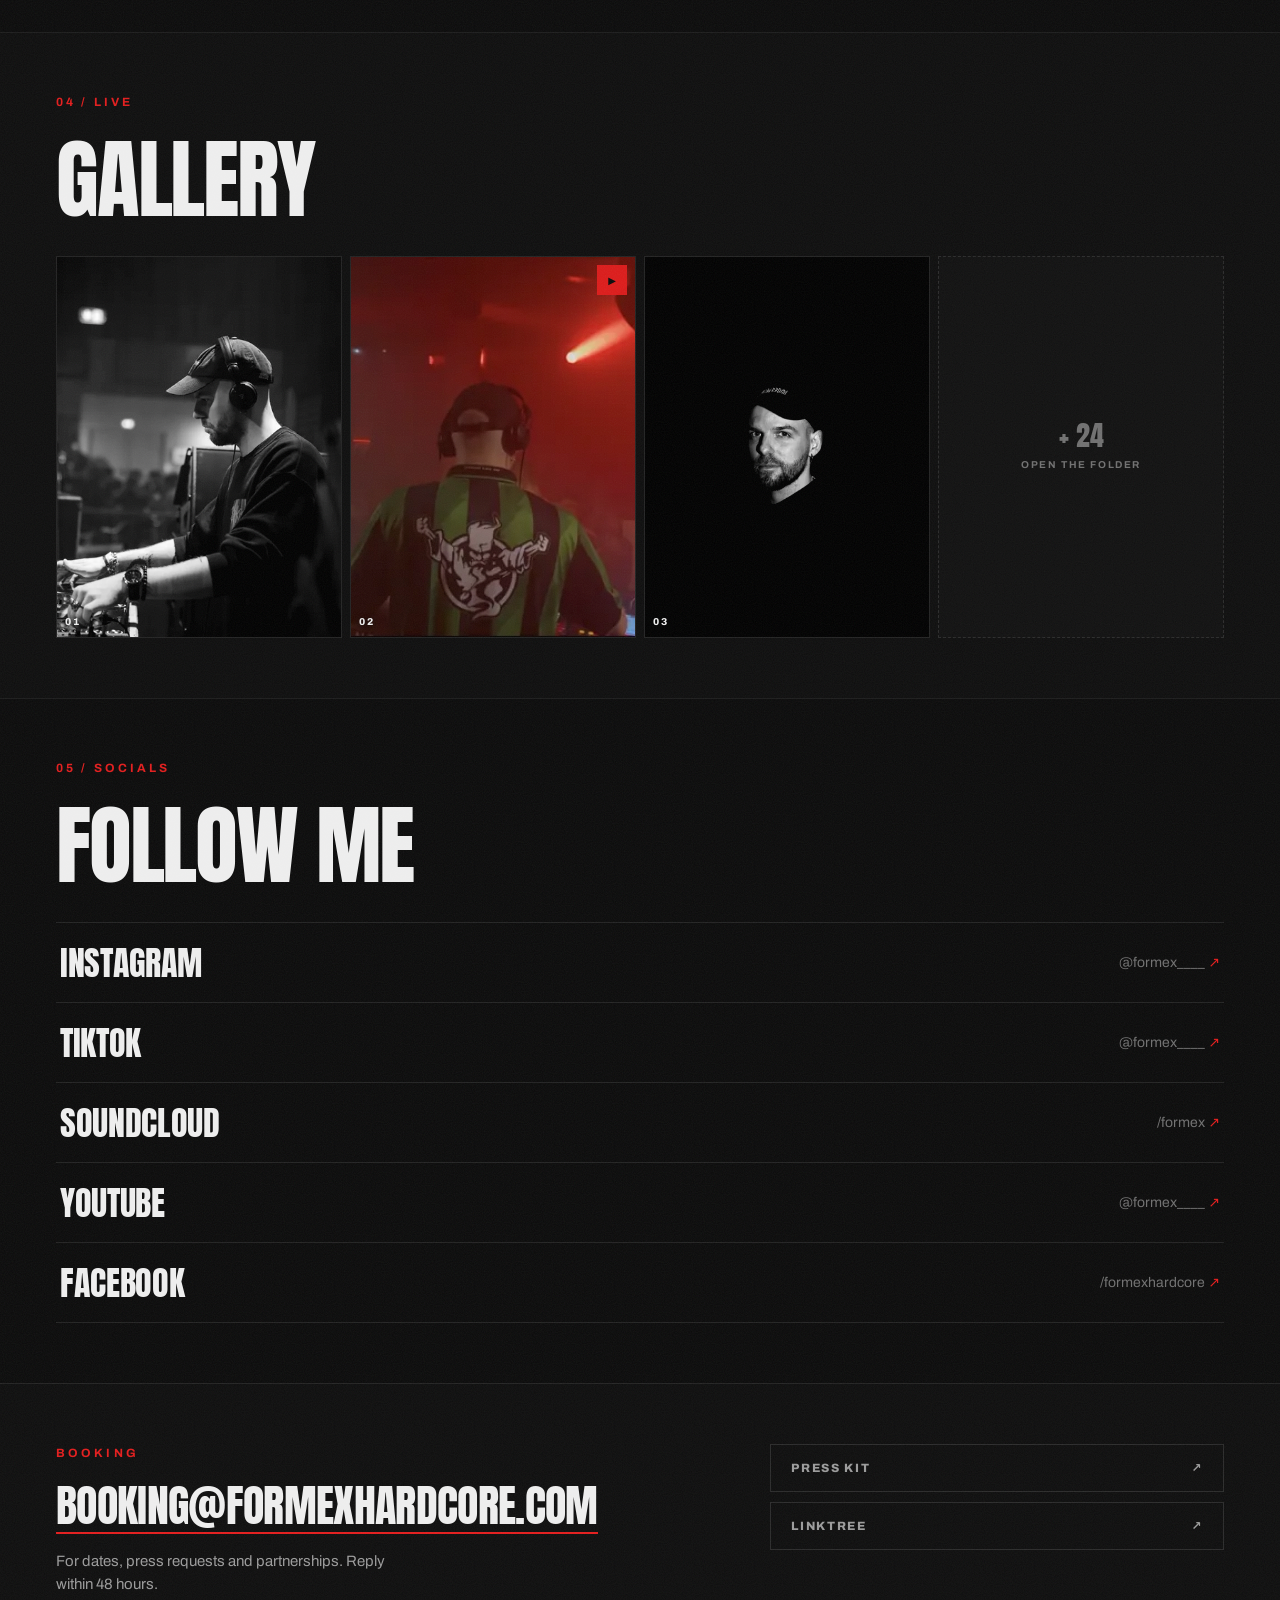
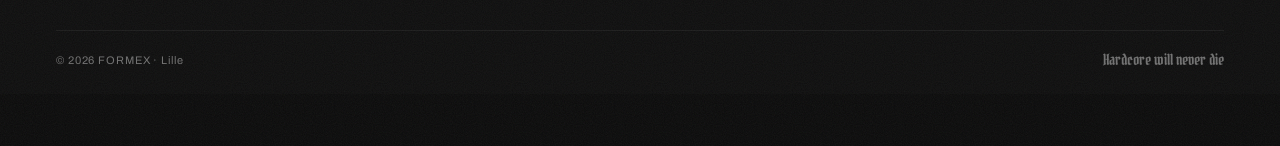
==== commit c550130f: "Animation d'entree du hero, texte Google, et plus aucun commentaire Animation d'entree branchee, con" ====
--- a/index.html
+++ b/index.html
@@ -3,8 +3,8 @@
 <head>
 <meta charset="utf-8">
 <meta name="viewport" content="width=device-width, initial-scale=1">
-<title>FORMEX · DJ Hardcore · Lille</title>
-<meta name="description" content="FORMEX, DJ Hardcore basé à Lille. Dates, sets, photos et contact booking. Hardcore will never die.">
+<title>FORMEX · DJ Hardcore à Lille · Gabber et Early Hardcore</title>
+<meta name="description" content="FORMEX, DJ Hardcore basé à Lille. Gabber, Early Hardcore et Millenium, du closing de club aux scènes de festival. Dates, sets et booking.">
 <meta name="theme-color" content="#0a0a0a">
 <link rel="canonical" href="https://formexhardcore.com/">
 
@@ -29,6 +29,98 @@
 <link rel="preconnect" href="https://fonts.googleapis.com">
 <link rel="preconnect" href="https://fonts.gstatic.com" crossorigin>
 <link href="https://fonts.googleapis.com/css2?family=Anton&family=Archivo:wght@400;500;600;700;800&family=Pirata+One&display=swap" rel="stylesheet">
+
+<script type="application/ld+json">
+{
+  "@context": "https://schema.org",
+  "@graph": [
+    {
+      "@type": "MusicGroup",
+      "@id": "https://formexhardcore.com/#formex",
+      "name": "FORMEX",
+      "url": "https://formexhardcore.com/",
+      "image": "https://formexhardcore.com/og.jpg",
+      "email": "booking@formexhardcore.com",
+      "genre": [
+        "Hardcore",
+        "Gabber",
+        "Early Hardcore",
+        "Millenium"
+      ],
+      "description": "DJ Hardcore basé à Lille. Gabber, Early Hardcore et Millenium, du closing de club aux scènes de festival.",
+      "foundingLocation": {
+        "@type": "Place",
+        "name": "Lille, France"
+      },
+      "sameAs": [
+        "https://www.instagram.com/formex____/",
+        "https://www.tiktok.com/@formex____",
+        "https://soundcloud.com/formex",
+        "https://www.youtube.com/@formex____",
+        "https://www.facebook.com/formexhardcore",
+        "https://linktr.ee/formex____"
+      ]
+    },
+    {
+      "@type": "WebSite",
+      "@id": "https://formexhardcore.com/#site",
+      "url": "https://formexhardcore.com/",
+      "name": "FORMEX",
+      "inLanguage": "fr-FR",
+      "publisher": {
+        "@id": "https://formexhardcore.com/#formex"
+      }
+    },
+    {
+      "@type": "MusicEvent",
+      "name": "System D invite Claude Murder",
+      "startDate": "2026-09-10T23:59:00+02:00",
+      "endDate": "2026-09-11T06:00:00+02:00",
+      "eventStatus": "https://schema.org/EventScheduled",
+      "eventAttendanceMode": "https://schema.org/OfflineEventAttendanceMode",
+      "image": "https://formexhardcore.com/og.jpg",
+      "performer": {
+        "@id": "https://formexhardcore.com/#formex"
+      },
+      "location": {
+        "@type": "MusicVenue",
+        "name": "Kodz",
+        "address": {
+          "@type": "PostalAddress",
+          "addressLocality": "Lille",
+          "addressCountry": "FR"
+        }
+      },
+      "offers": {
+        "@type": "Offer",
+        "url": "https://shotgun.live/fr/events/systemdclaudemurder",
+        "availability": "https://schema.org/InStock"
+      }
+    },
+    {
+      "@type": "MusicEvent",
+      "name": "XEM All Night Long",
+      "startDate": "2026-09-24T23:59:00+02:00",
+      "endDate": "2026-09-25T06:00:00+02:00",
+      "eventStatus": "https://schema.org/EventScheduled",
+      "eventAttendanceMode": "https://schema.org/OfflineEventAttendanceMode",
+      "performer": {
+        "@type": "MusicGroup",
+        "name": "XEM"
+      },
+      "location": {
+        "@type": "MusicVenue",
+        "name": "Nox Club",
+        "address": {
+          "@type": "PostalAddress",
+          "addressLocality": "Lille",
+          "addressCountry": "FR"
+        }
+      }
+    }
+  ]
+}
+</script>
 
 <link rel="stylesheet" href="/assets/css/style.css">
 <script>if(!(window.CSS&&CSS.supports&&CSS.supports('animation-timeline','view()'))){document.documentElement.className+=' no-vt';}</script>
@@ -361,9 +453,9 @@
           <picture>
             <source type="image/webp" sizes="(min-width: 900px) 312px, 45vw"
                     srcset="/assets/img/booth-400.webp 400w, /assets/img/booth-800.webp 800w">
-            <img src="/assets/img/booth-800.jpg" sizes="(min-width: 900px) 312px, 45vw"
+            <img alt="FORMEX en cabine, set Hardcore" src="/assets/img/booth-800.jpg" sizes="(min-width: 900px) 312px, 45vw"
                  srcset="/assets/img/booth-400.jpg 400w, /assets/img/booth-800.jpg 800w"
-                 alt="" loading="lazy" width="800" height="1198" draggable="false">
+                 loading="lazy" width="800" height="1198" draggable="false">
           </picture>
           <span class="gal__num">01</span>
         </button>
@@ -371,9 +463,9 @@
           <picture>
             <source type="image/webp" sizes="(min-width: 900px) 312px, 45vw"
                     srcset="/assets/img/club-red-400.webp 400w, /assets/img/club-red-800.webp 800w">
-            <img src="/assets/img/club-red-800.jpg" sizes="(min-width: 900px) 312px, 45vw"
+            <img alt="FORMEX en club sous les lumières rouges" src="/assets/img/club-red-800.jpg" sizes="(min-width: 900px) 312px, 45vw"
                  srcset="/assets/img/club-red-400.jpg 400w, /assets/img/club-red-800.jpg 800w"
-                 alt="" loading="lazy" width="800" height="682" draggable="false">
+                 loading="lazy" width="800" height="682" draggable="false">
           </picture>
           <span class="gal__num">02</span>
           <span class="gal__play" aria-hidden="true">&#9654;</span>
@@ -382,9 +474,9 @@
           <picture>
             <source type="image/webp" sizes="(min-width: 900px) 312px, 45vw"
                     srcset="/assets/img/portrait-400.webp 400w, /assets/img/portrait-800.webp 800w">
-            <img src="/assets/img/portrait-800.jpg" sizes="(min-width: 900px) 312px, 45vw"
+            <img alt="Portrait de FORMEX, DJ Hardcore à Lille" src="/assets/img/portrait-800.jpg" sizes="(min-width: 900px) 312px, 45vw"
                  srcset="/assets/img/portrait-400.jpg 400w, /assets/img/portrait-800.jpg 800w"
-                 alt="" loading="lazy" width="800" height="1200" draggable="false">
+                 loading="lazy" width="800" height="1200" draggable="false">
           </picture>
           <span class="gal__num">03</span>
         </button>
--- a/assets/css/style.css
+++ b/assets/css/style.css
@@ -1,74 +1,30 @@
-/* ==========================================================================
-   FORMEX — feuille de style unique
-   Partagée par index.html, presskit.html et 404.html.
-   Refonte 2026, d'après le handoff Claude Design du 26/08/2026.
-
-   Thème sombre uniquement. Mobile first, point de rupture unique à 900 px.
-   Sommaire
-     1.  Variables
-     2.  Reset et base
-     3.  Barres de défilement
-     4.  Textures (grain, halftone, scanlines)
-     5.  Racine de page et conteneurs
-     6.  Bloc-titre de section
-     7.  Boutons
-     8.  Hero
-     9.  Barre fixe
-     10. Bascule de langue
-     11. Hamburger et menu mobile
-     12. Bandeau défilant
-     13. Pied de page
-     14. Section Dates
-     15. Section Écouter
-     16. Section Bio
-     17. Section Galerie et lightbox
-     18. Section Réseaux
-     19. Presskit
-     20. Animations
-     21. prefers-reduced-motion
-   ========================================================================== */
-
-
-/* ==========================================================================
-   1. Variables
-   ========================================================================== */
-
 :root {
-  /* Fonds */
-  --bg:           #0a0a0a;   /* corps de page, sections impaires */
-  --bg-alt:       #0d0d0d;   /* sections paires, pied de page */
-  --panel:        #141414;   /* cartes de sets, surfaces surélevées */
-  --panel-hover:  #111111;   /* surbrillance des lignes de liste */
-  --control:      #101010;   /* boutons secondaires, bascule de langue */
-
-  /* Filets */
-  --line:         #222222;   /* séparateurs, bordures de cartes */
-  --line-soft:    #2a2a2a;   /* bordures de boutons secondaires */
-  --line-strong:  #333333;   /* bordures de badges, boutons au repos */
-  --line-head:    #1c1c1c;   /* filet de la barre fixe et haut de section */
-  --line-menu:    #171717;   /* séparateurs du menu mobile */
-
-  /* Accent, le rouge est le seul accent du site */
+
+  --bg:           #0a0a0a;
+  --bg-alt:       #0d0d0d;
+  --panel:        #141414;
+  --panel-hover:  #111111;
+  --control:      #101010;
+
+  --line:         #222222;
+  --line-soft:    #2a2a2a;
+  --line-strong:  #333333;
+  --line-head:    #1c1c1c;
+  --line-menu:    #171717;
+
   --red:          #e21c1c;
   --red-dark:     #b31515;
 
-  /* Textes */
-  --fg:           #ededed;   /* texte principal */
-  --fg-2:         #cfcfcf;   /* chapôs, corps mis en avant */
-  --fg-3:         #9a9a9a;   /* texte courant secondaire, valeurs */
-  --fg-4:         #6f6f6f;   /* métadonnées, mentions */
-  --fg-5:         #4a4a4a;   /* états désactivés, état vide */
-
-  /* Typographies */
+  --fg:           #ededed;
+  --fg-2:         #cfcfcf;
+  --fg-3:         #9a9a9a;
+  --fg-4:         #6f6f6f;
+  --fg-5:         #4a4a4a;
+
   --head: 'Anton', Impact, 'Arial Narrow Bold', sans-serif;
   --body: 'Archivo', system-ui, -apple-system, 'Segoe UI', Roboto, Arial, sans-serif;
   --goth: 'Pirata One', 'Times New Roman', serif;
 
-  /* Échelle typographique fluide.
-     Le handoff l'exprime en cqi, l'unité de largeur du conteneur. La racine
-     .page porte container-type: inline-size, les valeurs sont donc reprises
-     telles quelles. cqh n'est pas disponible sans confinement en hauteur,
-     il est remplacé par svh, ce que fait déjà la maquette. */
   --fs-logo-hero:   min(clamp(66px, 25.5cqi, 340px), 24svh);
   --fs-logo-press:  clamp(56px, 21cqi, 240px);
   --fs-goth-hero:   min(clamp(26px, 8.4cqi, 62px), 9svh);
@@ -81,17 +37,15 @@
   --fs-body:        clamp(13px, 3.6cqi, 15px);
   --fs-eyebrow:     clamp(10px, 3cqi, 12px);
 
-  /* Espacements */
   --wrap:         1280px;
   --pad-x:        20px;
   --pad-y:        20px;
   --head-h:       65px;
 
-  /* Mouvement. Une seule courbe, trois durées et pas une de plus. */
   --ease:         cubic-bezier(0.16, 0.84, 0.24, 1);
-  --t-micro:      200ms;   /* micro-interaction */
-  --t-hover:      250ms;   /* survol */
-  --t-reveal:     850ms;   /* apparition au scroll */
+  --t-micro:      200ms;
+  --t-hover:      250ms;
+  --t-reveal:     850ms;
 }
 
 @media (min-width: 900px) {
@@ -100,11 +54,6 @@
     --pad-y: 60px;
   }
 }
-
-
-/* ==========================================================================
-   2. Reset et base
-   ========================================================================== */
 
 *,
 *::before,
@@ -152,15 +101,6 @@
   outline-offset: 2px;
 }
 
-/* Bridage du téléchargement des images, décidé le 26/08/2026.
-   Sélecteur img nu, volontairement global : toute image ajoutée plus tard
-   est couverte sans intervention. Ne pas restreindre à une section.
-   Le pendant JavaScript est l'écouteur contextmenu de main.js. */
-/* Le <picture> enveloppe l'image pour servir du WebP avec repli JPEG.
-   display: contents le retire de l'arbre de mise en page, l'image se
-   comporte donc exactement comme avant, sans toucher au reste du CSS.
-   Le poster du hero fait exception, c'est le <picture> lui-même qui porte
-   le cadrage et le filtre. */
 .gal__item picture,
 .shot picture,
 .portrait__frame picture { display: contents; }
@@ -185,12 +125,6 @@
   white-space: nowrap;
 }
 
-
-/* ==========================================================================
-   3. Barres de défilement
-   La barre système blanche casse le thème sombre.
-   ========================================================================== */
-
 * {
   scrollbar-width: thin;
   scrollbar-color: #2f2f2f transparent;
@@ -201,16 +135,6 @@
 ::-webkit-scrollbar-thumb:hover { background: var(--red); }
 ::-webkit-scrollbar-corner { background: var(--bg); }
 
-
-/* ==========================================================================
-   4. Textures
-   Trois textures, toutes calculées par le navigateur. Aucune image,
-   zéro octet ajouté. Elles ne sont pas des animations de contenu :
-   prefers-reduced-motion ne les retire pas, la matière reste.
-   ========================================================================== */
-
-/* Grain, voile plein écran. Fixe, non animé : une version animée avait été
-   essayée et rejetée, le décalage faisait apparaître un liseré noir. */
 .grain {
   position: absolute;
   inset: 0;
@@ -221,25 +145,10 @@
   background-image: url("data:image/svg+xml,%3Csvg xmlns='http://www.w3.org/2000/svg' width='140' height='140'%3E%3Cfilter id='n'%3E%3CfeTurbulence type='fractalNoise' baseFrequency='0.9' numOctaves='3' stitchTiles='stitch'/%3E%3C/filter%3E%3Crect width='140' height='140' filter='url(%23n)'/%3E%3C/svg%3E");
 }
 
-/* Le halftone, troisième texture du système, n'a pas de classe utilitaire :
-   ses deux usages ont des pas différents, .menu__tex en 7 px pour le fond
-   du menu mobile et .hero__dots en 5 px pour le hero du presskit. */
-
-/* Scanlines, sur la vidéo du hero. */
 .scanlines {
   background-image: repeating-linear-gradient(180deg, rgba(0, 0, 0, .55) 0 1px, rgba(0, 0, 0, 0) 1px 3px);
 }
 
-
-/* ==========================================================================
-   5. Racine de page et conteneurs
-   ========================================================================== */
-
-/* container-type: inline-size rend les unités cqi de l'échelle typographique
-   disponibles, exactement comme dans la maquette.
-   overflow-x: clip et surtout pas hidden : hidden ferait de la racine un
-   conteneur de défilement, et le bandeau collé en bas n'aurait plus aucune
-   amplitude pour s'activer. */
 .page {
   container-type: inline-size;
   position: relative;
@@ -251,8 +160,6 @@
   color: var(--fg);
 }
 
-/* Menu mobile ouvert : on supprime toute amplitude de défilement de la page
-   derrière le panneau. Classe posée par main.js. */
 .page.is-locked {
   overflow-y: hidden;
   height: 100svh;
@@ -275,24 +182,14 @@
 
 .section--ruled { border-top: 1px solid var(--line-head); }
 
-/* Le presskit respire un peu moins : le booker qui l'ouvre a une intention
-   forte et trente secondes. */
 .section--press { padding-top: 64px; padding-bottom: 64px; }
 
 @media (min-width: 900px) {
   .section--press { padding-top: 116px; padding-bottom: 116px; }
 }
 
-
-/* ==========================================================================
-   6. Bloc-titre de section
-   Deux valeurs uniques appliquées partout, sans exception :
-   gouttière libellé vers titre 20 px, interligne du titre 1.08.
-   ========================================================================== */
-
 .section-head { margin-bottom: 30px; }
 
-/* Variante avec une mention alignée à droite (le millésime de l'agenda). */
 .section-head--split {
   display: flex;
   align-items: flex-end;
@@ -311,9 +208,6 @@
 
 .eyebrow--muted { color: var(--fg-4); }
 
-/* 1.08 n'est pas décoratif. Anton place l'accent des capitales très haut
-   dans sa boîte de police : sous 1.05 le É de ÉCOUTER touche le libellé
-   au-dessus. Ne pas descendre cette valeur. */
 .section-title {
   margin: 0;
   font-family: var(--head);
@@ -342,14 +236,6 @@
   letter-spacing: .18em;
   color: var(--fg-4);
 }
-
-
-/* ==========================================================================
-   7. Boutons
-   Toutes les cibles tactiles font au moins 44 px.
-   white-space: nowrap et line-height: 1 sont obligatoires, sinon le libellé
-   traduit passe à la ligne et le bouton s'étire.
-   ========================================================================== */
 
 .btn {
   display: inline-flex;
@@ -407,29 +293,14 @@
   color: var(--fg);
 }
 
-/* Seul endroit du site où le blanc devient un fond. */
 .btn--invert:hover {
   background: var(--fg);
   border-color: var(--fg);
   color: var(--bg);
 }
 
-/* Bouton dont le libellé et l'icône sont poussés aux extrémités. */
 .btn--split { justify-content: space-between; }
 .btn--block { width: 100%; }
-
-
-/* ==========================================================================
-   8. Hero
-   Coquille commune aux deux pages, le contenu diffère.
-   La hauteur est bornée sur la hauteur disponible, fenêtre moins barre fixe.
-   Le rembourrage bas de 72 px est supérieur à la hauteur du bandeau (52 px),
-   ce qui garantit que le repère de scroll tombe 20 px au-dessus du bandeau
-   épinglé, sans jamais passer derrière. Les plafonds en svh sur le logo et
-   la signature évitent que le texte déborde sous le bandeau sur un écran bas
-   ou en paysage. Ne pas remplacer ces contraintes par un simple rembourrage,
-   ça ne tient pas sur écran court.
-   ========================================================================== */
 
 .hero {
   position: relative;
@@ -441,7 +312,6 @@
   overflow: hidden;
 }
 
-/* Fond du hero : vidéo ou photo, dégradé, scanlines, halo rouge. */
 .hero__bg {
   position: absolute;
   inset: 0;
@@ -454,19 +324,11 @@
   inset: 0;
 }
 
-/* Tout le contenu passe au-dessus des couches de fond. */
 .hero > *:not(.hero__bg):not(.snd) {
   position: relative;
   z-index: 1;
 }
 
-/* Bouton de son de la vidéo du hero.
-   Deux exemplaires dans la page, un seul visible à la fois : dans la barre
-   fixe en mobile, flottant en bas à droite en desktop. Les deux sont
-   pilotés ensemble par main.js.
-   Au repos on montre une enceinte barrée, c'est ce qui se lit le mieux
-   comme « le son est coupé, clique pour l'activer ». Une fois actif, la
-   forme d'onde animée prend le relais. */
 .snd {
   display: flex;
   align-items: center;
@@ -486,7 +348,6 @@
 .snd[hidden] { display: none !important; }
 .snd:hover { border-color: var(--red); background: var(--panel); color: var(--fg); }
 
-/* Dans la barre fixe, on colle à la hauteur des autres contrôles. */
 .snd--bar {
   display: none;
   width: 46px;
@@ -497,8 +358,6 @@
   -webkit-backdrop-filter: none;
 }
 
-/* Flottant, épinglé juste au-dessus du bandeau rouge. --mq-h est mesurée
-   par main.js, la hauteur du bandeau dépend de la taille de police fluide. */
 .snd--float {
   display: none;
   position: fixed;
@@ -510,14 +369,11 @@
 @media (max-width: 899px) { .snd--bar   { display: flex; } }
 @media (min-width: 900px) { .snd--float { display: flex; } }
 
-/* Le menu mobile et la lightbox passent devant, le bouton flottant sort. */
 body.is-over .snd--float { display: none !important; }
 
-/* --- état coupé, l'enceinte barrée --- */
 .snd__mute .snd__slash { stroke: var(--red); }
 .snd[aria-pressed="true"] .snd__mute { display: none; }
 
-/* --- état actif, la forme d'onde qui bouge --- */
 .snd__wave {
   display: flex;
   align-items: center;
@@ -540,11 +396,6 @@
 .snd:not([aria-pressed="true"]) .snd__wave { display: none; }
 .snd[aria-pressed="true"] { border-color: var(--red); color: var(--fg); }
 
-/* Empilement de l'arrière-plan du hero, du fond vers l'avant.
-   Le poster est un vrai <picture>, servi en portrait sous 768 px. Il
-   s'affiche immédiatement et reste dessous : si la vidéo ne se charge
-   pas, ou si elle n'est jamais demandée, il prend le relais sans le
-   moindre saut de mise en page. */
 .hero__poster,
 .hero__video {
   width: 100%;
@@ -561,8 +412,6 @@
   object-position: inherit;
 }
 
-/* La vidéo ne se dévoile qu'une fois qu'elle joue vraiment, sinon on
-   verrait une boîte vide passer devant le poster. */
 .hero__video {
   opacity: 0;
   transition: opacity 600ms ease;
@@ -587,8 +436,6 @@
   background: radial-gradient(120% 80% at 50% 30%, rgba(226, 28, 28, .55), transparent 70%);
 }
 
-
-/* Contenu du hero de l'accueil. */
 .hero__kick {
   display: flex;
   align-items: center;
@@ -611,8 +458,6 @@
   color: var(--fg-2);
 }
 
-/* margin-left compense l'approche gauche naturelle du F d'Anton, qui
-   décalerait visuellement le mot par rapport aux autres textes. */
 .hero__logo {
   display: flex;
   flex-wrap: nowrap;
@@ -626,10 +471,22 @@
   text-transform: uppercase;
 }
 
-.hero__logo span { display: inline-block; }
 .hero__logo em { font-style: normal; color: var(--red); }
 
+.hero__logo > * {
+  display: inline-block;
+  animation: fx-letter .8s var(--ease) both;
+}
+
+.hero__logo > *:nth-child(1) { animation-delay: .05s; }
+.hero__logo > *:nth-child(2) { animation-delay: .12s; }
+.hero__logo > *:nth-child(3) { animation-delay: .19s; }
+.hero__logo > *:nth-child(4) { animation-delay: .26s; }
+.hero__logo > *:nth-child(5) { animation-delay: .33s; }
+.hero__logo > *:nth-child(6) { animation-delay: .40s; }
+
 .hero__sig {
+  animation: fx-in 1s ease .6s both;
   margin: 0 0 14px;
   font-family: var(--goth);
   font-size: var(--fs-goth-hero);
@@ -639,6 +496,7 @@
 }
 
 .hero__sub {
+  animation: fx-in 1s ease .75s both;
   margin: 0 0 22px;
   max-width: 46ch;
   font-size: clamp(14px, 4cqi, 17px);
@@ -648,6 +506,7 @@
 }
 
 .hero__cta {
+  animation: fx-in 1s ease .9s both;
   display: flex;
   flex-direction: column;
   gap: 10px;
@@ -685,7 +544,6 @@
   animation: fx-cue 1.8s ease-in-out infinite;
 }
 
-/* Presskit : mention d'accroche du hero. */
 .hero__kick--press {
   display: inline-flex;
   align-items: center;
@@ -704,9 +562,6 @@
   .hero__cta { flex-direction: row; align-items: center; }
 }
 
-/* Presskit : bloc de texte centré verticalement et aligné à gauche.
-   width: 100% et margin-right: auto, surtout pas margin: 0 auto, qui
-   recentrerait le bloc dans un conteneur flex en colonne. */
 .hero--press {
   min-height: calc(100svh - var(--head-h) - 42px);
   justify-content: center;
@@ -720,12 +575,10 @@
   margin-right: auto;
 }
 
-/* Arrière-plan du hero du presskit, le tout à 50 % d'opacité. */
 .hero__bg--press { opacity: .5; }
 
 .hero__shot {
-  /* Un fond CSS ne peut pas passer par <picture>. image-set sert le WebP
-     aux navigateurs qui le gerent, les autres gardent la ligne au-dessus. */
+
   background-image: url("/assets/img/booth.jpg");
   background-image: image-set(url("/assets/img/booth.webp") type("image/webp"),
                               url("/assets/img/booth.jpg")  type("image/jpeg"));
@@ -782,8 +635,6 @@
   .hero--press { padding: 56px 56px 72px; }
 }
 
-
-/* Page 404, même matière que le reste du site. */
 .lost {
   position: relative;
   z-index: 2;
@@ -837,11 +688,6 @@
   .lost__cta { flex-direction: row; align-items: center; }
 }
 
-/* ==========================================================================
-   9. Barre fixe
-   Hauteur 65 px : 10 + 44 + 10 de rembourrage, plus le filet bas.
-   ========================================================================== */
-
 .bar {
   position: sticky;
   top: 0;
@@ -895,7 +741,6 @@
   color: var(--fg-4);
 }
 
-/* Navigation en clair, desktop uniquement. */
 .bar__nav {
   display: none;
   align-items: center;
@@ -910,7 +755,6 @@
   text-transform: uppercase;
 }
 
-/* Éléments réservés au desktop ou au mobile. */
 .only-desk { display: none; }
 
 @media (min-width: 900px) {
@@ -918,13 +762,6 @@
   .only-desk { display: inline-flex; }
   .only-mob { display: none !important; }
 }
-
-
-/* ==========================================================================
-   10. Bascule de langue
-   Deux boutons accolés, 46 x 44 px minimum. Présente deux fois :
-   dans la barre fixe et en bas du menu mobile.
-   ========================================================================== */
 
 .lang {
   display: flex;
@@ -949,7 +786,6 @@
   color: var(--bg);
 }
 
-/* Variante pleine largeur du menu mobile, en zone basse atteignable au pouce. */
 .lang--wide {
   display: flex;
   gap: 10px;
@@ -966,11 +802,6 @@
   letter-spacing: .16em;
 }
 
-
-/* ==========================================================================
-   11. Hamburger et menu mobile
-   ========================================================================== */
-
 .burger {
   width: 48px;
   height: 44px;
@@ -997,10 +828,6 @@
 .burger[aria-expanded="true"] span:nth-child(2) { opacity: 0; }
 .burger[aria-expanded="true"] span:nth-child(3) { transform: translateY(-7px) rotate(-45deg); }
 
-/* Le panneau est collé sous la barre fixe, qui reste visible au-dessus et
-   sert de bouton de fermeture. La marge négative annule sa hauteur dans le
-   flux, il ne pousse donc rien. Il doit tenir à l'écran sans défilement
-   interne, d'où le plafond en svh sur la taille des items. */
 .menu {
   position: sticky;
   top: 0;
@@ -1078,16 +905,6 @@
   text-align: center;
 }
 
-
-/* ==========================================================================
-   12. Bandeau défilant
-   Épinglé en bas de fenêtre en permanence.
-   Il doit être le DERNIER élément du flux, après le pied de page :
-   un sticky en bottom ne retient l'élément que tant que sa position
-   naturelle est sous le bas de la fenêtre. Placé en haut du document,
-   il se décroche au premier défilement.
-   ========================================================================== */
-
 .marquee {
   position: sticky;
   bottom: 0;
@@ -1105,9 +922,6 @@
   animation: fx-marquee 26s linear infinite;
 }
 
-/* white-space: pre plutôt qu'un rembourrage de raccord. L'espace
-   typographique de fin de segment est sinon mangé au raccord et les mots
-   se collent. Avec pre il est conservé au pixel, et rien ne se replie. */
 .marquee__track span {
   font-family: var(--head);
   font-weight: 400;
@@ -1117,19 +931,11 @@
   white-space: pre;
 }
 
-
-/* Bandeau du presskit, un cran plus discret et plus lent. */
 .marquee--press { padding: 8px 0; }
 .marquee--press .marquee__track span {
   font-size: clamp(14px, 4cqi, 19px);
   letter-spacing: .05em;
 }
-
-
-/* ==========================================================================
-   13. Pied de page
-   Rembourrage bas de 22 px pour qu'il s'arrête juste au-dessus du bandeau.
-   ========================================================================== */
 
 .foot {
   position: relative;
@@ -1197,7 +1003,6 @@
   color: var(--fg-4);
 }
 
-/* Le pied du presskit tient sur une ligne : retour au site, mention, signature. */
 .foot--press { padding-top: 26px; }
 
 .foot__row {
@@ -1212,16 +1017,6 @@
   .foot__grid { grid-template-columns: 1.2fr .8fr; }
 }
 
-
-/* ==========================================================================
-   14. Section Dates
-   Le coeur de la page. Toutes les dates vivent dans un seul bloc et
-   partagent exactement le même balisage, pour qu'en phase 2 il suffise de
-   passer un objet de l'API au gabarit de main.js.
-   ========================================================================== */
-
-/* Le conteneur porte le même retrait négatif que les lignes, sinon son filet
-   supérieur est plus court que les séparateurs. */
 .dates {
   display: grid;
   grid-template-columns: auto minmax(0, 1fr);
@@ -1245,14 +1040,11 @@
 
 a.date:hover { background: var(--panel-hover); color: var(--fg); }
 
-/* Sans subgrid, chaque ligne redevient une grille autonome. Les colonnes
-   ne s'alignent plus au pixel d'une ligne à l'autre, mais rien ne casse. */
 @supports not (grid-template-columns: subgrid) {
   .dates { display: block; }
   .date { grid-template-columns: auto minmax(0, 1fr); }
 }
 
-/* Annulé : toute la ligne à 40 %, le jour barré. */
 .date--off { opacity: .4; }
 .date--off .date__num { text-decoration: line-through; }
 
@@ -1288,8 +1080,6 @@
   text-align: right;
 }
 
-/* Pastilles et ligne de contexte, calées en bas pour venir à hauteur du
-   bouton d'action qui leur fait face. */
 .date__aside {
   grid-column: 2;
   grid-row: 2;
@@ -1348,8 +1138,6 @@
   justify-items: stretch;
 }
 
-/* Pastille de style. Obligatoire sur chaque date, elle évite qu'on prenne
-   une date techno pour une date Hardcore. */
 .pill {
   display: inline-flex;
   align-items: center;
@@ -1367,13 +1155,10 @@
   color: var(--fg-3);
 }
 
-/* Une date encore à confirmer s'annonce en retrait, sans être éteinte. */
 .date--tba .date__num { color: var(--fg-3); }
 .date--tba .date__mon { color: var(--red-dark); }
 .date--tba .date__venue { color: var(--fg-2); }
 
-/* Alias XEM. Ces dates doivent être immédiatement identifiables comme
-   n'étant pas des dates FORMEX. Le rouge reste réservé à FORMEX. */
 .date--alias .date__num,
 .date--alias .date__mon { color: var(--fg-4); }
 .date--alias .date__venue { color: var(--fg-3); }
@@ -1392,7 +1177,6 @@
   text-transform: uppercase;
 }
 
-/* Badges d'état. */
 .badge {
   display: inline-flex;
   align-items: center;
@@ -1408,7 +1192,6 @@
   color: var(--fg);
 }
 
-/* Une diode, pas une respiration : deux pas, sans fondu. */
 .badge__dot {
   width: 6px;
   height: 6px;
@@ -1449,7 +1232,6 @@
   cursor: not-allowed;
 }
 
-/* État vide. Il servira dès que l'agenda sera branché sur l'API. */
 .empty {
   padding: 44px 20px;
   border: 1px dashed var(--line-soft);
@@ -1482,7 +1264,6 @@
 }
 .empty__cta:hover { border-color: var(--red); color: var(--red); }
 
-/* Dates passées, panneau dépliant. */
 .archive { margin-top: 22px; }
 
 .archive__toggle {
@@ -1505,8 +1286,6 @@
 
 .archive__sign { color: var(--red); font-size: 16px; }
 
-/* Dépliage par transition sur grid-template-rows, seule façon d'animer
-   vers une hauteur automatique. */
 .archive__wrap {
   display: grid;
   grid-template-rows: 0fr;
@@ -1568,7 +1347,6 @@
   font-variant-numeric: tabular-nums;
 }
 
-/* Un vrai bouton visible, pas une flèche discrète. */
 .arch__cta {
   flex: none;
   display: inline-flex;
@@ -1589,9 +1367,7 @@
 
 @media (min-width: 900px) {
   .dates { padding: 0 24px; margin: 0 -24px; }
-  /* En desktop on revient aux trois colonnes du handoff. Le bloc des
-     pastilles se replace juste sous les informations, dans la même
-     colonne, ce qui redonne exactement la mise en page d'origine. */
+
   .dates { grid-template-columns: 190px minmax(0, 1fr) 230px; }
 
   .date {
@@ -1623,11 +1399,6 @@
 .date__tags { justify-content: flex-start; }
 }
 
-
-/* ==========================================================================
-   15. Section Écouter
-   ========================================================================== */
-
 .sets {
   display: grid;
   grid-template-columns: 1fr;
@@ -1700,7 +1471,6 @@
   transform-origin: bottom;
 }
 
-/* Cinq barres rouges qui pulsent, sur la carte mise en avant seulement. */
 .set--lead .wave span:nth-child(-n+5) {
   background: var(--red);
   animation: fx-bar 1.2s ease-in-out infinite;
@@ -1711,8 +1481,6 @@
 .set--lead .wave span:nth-child(4) { animation-delay: .24s; }
 .set--lead .wave span:nth-child(5) { animation-delay: .32s; }
 
-/* Le vrai lecteur SoundCloud remplace la carte au clic. L'iframe n'est
-   jamais chargée au chargement de la page. */
 .set__player {
   border: 1px solid var(--line);
   background: var(--panel);
@@ -1744,11 +1512,6 @@
 @media (min-width: 900px) {
   .sets { grid-template-columns: repeat(3, 1fr); }
 }
-
-
-/* ==========================================================================
-   16. Section Bio
-   ========================================================================== */
 
 .bio {
   display: grid;
@@ -1818,8 +1581,6 @@
   background-size: 4px 4px;
 }
 
-/* Le crédit Leo Villalba n'apparaît que sur cette photo. Toutes les photos
-   du site ne sont pas de lui. */
 .portrait__credit {
   position: absolute;
   right: -1px;
@@ -1837,11 +1598,6 @@
   .bio { grid-template-columns: 1.05fr .95fr; gap: 56px; }
 }
 
-
-/* ==========================================================================
-   17. Section Galerie et lightbox
-   ========================================================================== */
-
 .gal {
   display: grid;
   grid-template-columns: repeat(2, 1fr);
@@ -1868,7 +1624,6 @@
 
 .gal__item:hover img { transform: scale(1.07); }
 
-/* Sur la photo couleur, le noir et blanc se retire au même moment. */
 .gal__item--color img { filter: none; }
 .gal__item--bw:hover img { filter: grayscale(0) contrast(1.15); }
 
@@ -1930,8 +1685,6 @@
   color: var(--fg-4);
 }
 
-/* Lightbox. L'image est lue depuis un data-src, il n'y a jamais de href
-   vers un fichier image. */
 .lb {
   position: fixed;
   inset: 0;
@@ -2011,11 +1764,6 @@
   .gal { grid-template-columns: repeat(4, 1fr); }
 }
 
-
-/* ==========================================================================
-   18. Section Réseaux
-   ========================================================================== */
-
 .socials { border-top: 1px solid var(--line); }
 
 .social {
@@ -2046,12 +1794,6 @@
 
 .social__id i { font-style: normal; color: var(--red); }
 
-
-/* ==========================================================================
-   19. Presskit
-   ========================================================================== */
-
-/* Les trois bios, en onglets. */
 .tabs {
   display: flex;
   gap: 6px;
@@ -2098,8 +1840,6 @@
   color: var(--fg-4);
 }
 
-/* Aucune alerte, aucun message bloquant : le bouton passe en rouge plein
-   pendant 1,8 s puis revient à son état de repos. */
 .copy {
   min-height: 44px;
   display: inline-flex;
@@ -2123,7 +1863,6 @@
   color: var(--bg);
 }
 
-/* white-space: pre-line conserve les paragraphes des bios longues. */
 .biobox__text {
   margin: 0;
   padding: 20px 16px 24px;
@@ -2137,8 +1876,6 @@
 .biobox__text.is-swap { opacity: 0; }
 .biobox__text { transition: opacity 350ms var(--ease); }
 
-/* Photos HD. Pas de crédit ici, seule la photo de la bio de l'accueil
-   est de Leo Villalba. */
 .shots {
   display: grid;
   grid-template-columns: repeat(3, 1fr);
@@ -2201,7 +1938,6 @@
 
 .drive__go { flex: none; color: var(--red); font-size: 20px; }
 
-/* Sets de référence. */
 .pksets { border-top: 1px solid var(--line); }
 
 .pkset {
@@ -2255,8 +1991,6 @@
 
 .pkset__go { flex: none; color: var(--red); }
 
-/* Rider technique. Seule section du site où le matériel se mentionne,
-   c'est un document contractuel destiné aux régisseurs. */
 .rider {
   display: grid;
   grid-template-columns: 1fr;
@@ -2329,7 +2063,6 @@
 }
 .rider__dl:hover { background: var(--fg); border-color: var(--fg); color: var(--bg); }
 
-/* Contact et téléchargements. */
 .contact {
   display: grid;
   grid-template-columns: 1fr;
@@ -2453,13 +2186,6 @@
   .contact { grid-template-columns: .85fr 1.15fr; gap: 56px; }
 }
 
-
-/* ==========================================================================
-   20. Animations
-   On n'anime que transform, opacity et filter, pour rester fluide sur un
-   téléphone d'entrée de gamme.
-   ========================================================================== */
-
 @keyframes fx-letter {
   from { opacity: 0; transform: translateY(22%) scaleY(1.35); filter: blur(7px); }
   to   { opacity: 1; transform: none; filter: none; }
@@ -2505,18 +2231,12 @@
   to   { opacity: 1; transform: none; }
 }
 
-/* Apparition au scroll.
-   Chemin principal, tout en CSS sur les navigateurs récents. */
 .rv {
   animation: fx-reveal var(--t-reveal) var(--ease) both;
   animation-timeline: view();
   animation-range: entry 4% cover 26%;
 }
 
-/* Repli. La classe .no-vt est posée dès le <head> quand le navigateur ne
-   gère pas animation-timeline, donc avant le premier rendu, sans clignotement.
-   main.js pose ensuite .is-in une seule fois et ne la retire jamais : un
-   élément déjà apparu ne doit pas redisparaître au défilement inverse. */
 .no-vt .rv {
   animation: none;
   opacity: 0;
@@ -2525,27 +2245,13 @@
 }
 .no-vt .rv.is-in { opacity: 1; transform: none; }
 
-/* Filet de sécurité. Une view timeline sans amplitude de défilement reste
-   inactive : l'animation garde son état de départ et le contenu ne s'affiche
-   jamais. Sur une page trop courte pour défiler, main.js neutralise l'effet
-   plutôt que de laisser une section invisible. */
 .rv-off {
   animation: none !important;
   opacity: 1 !important;
   transform: none !important;
 }
 
-/* Le logo se déplace de la barre de l'accueil vers le titre du presskit.
-   Sans effet sur les navigateurs qui ne gèrent pas les View Transitions. */
 @view-transition { navigation: auto; }
-
-
-/* ==========================================================================
-   21. prefers-reduced-motion
-   Tout reste lisible, rien ne bouge, aucune fonctionnalité perdue.
-   Le grain, le halftone et les scanlines ne sont pas des animations de
-   contenu : ils restent visibles, la matière ne disparaît pas.
-   ========================================================================== */
 
 @media (prefers-reduced-motion: reduce) {
   *, *::before, *::after {
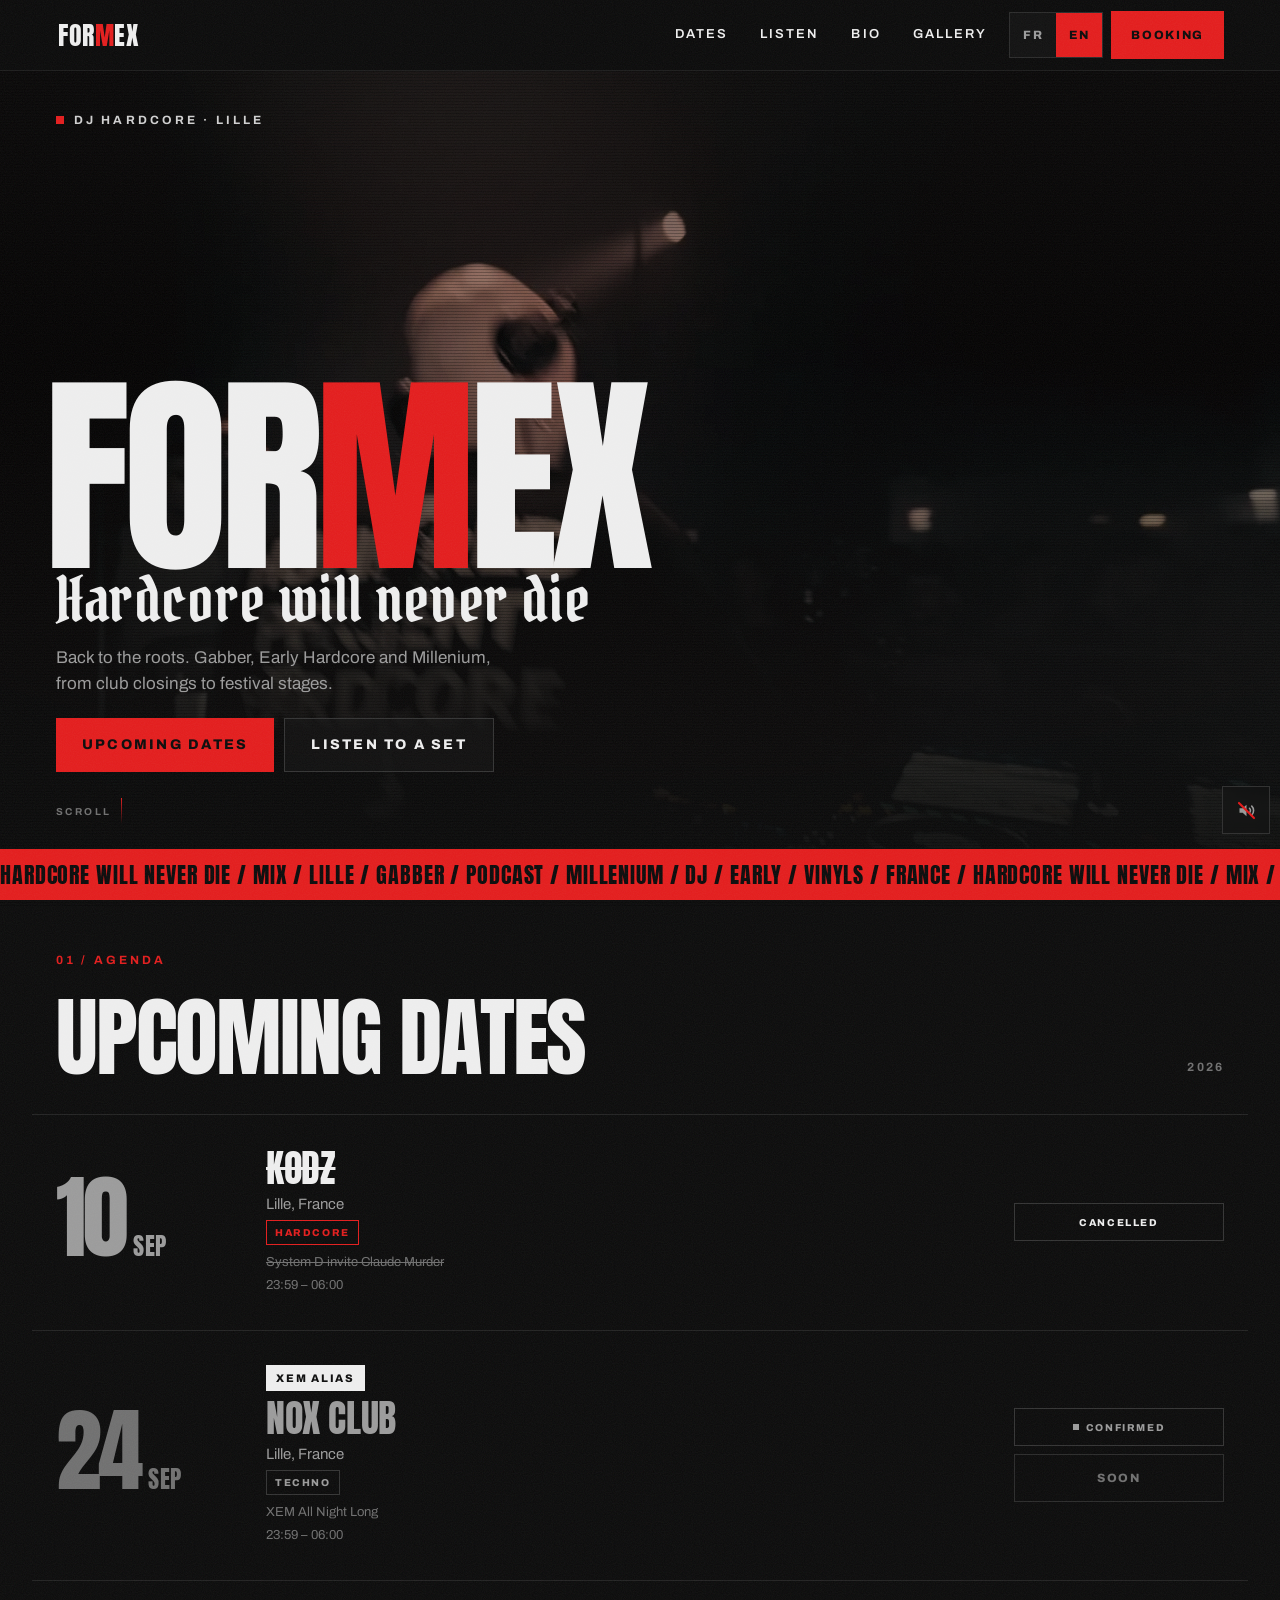
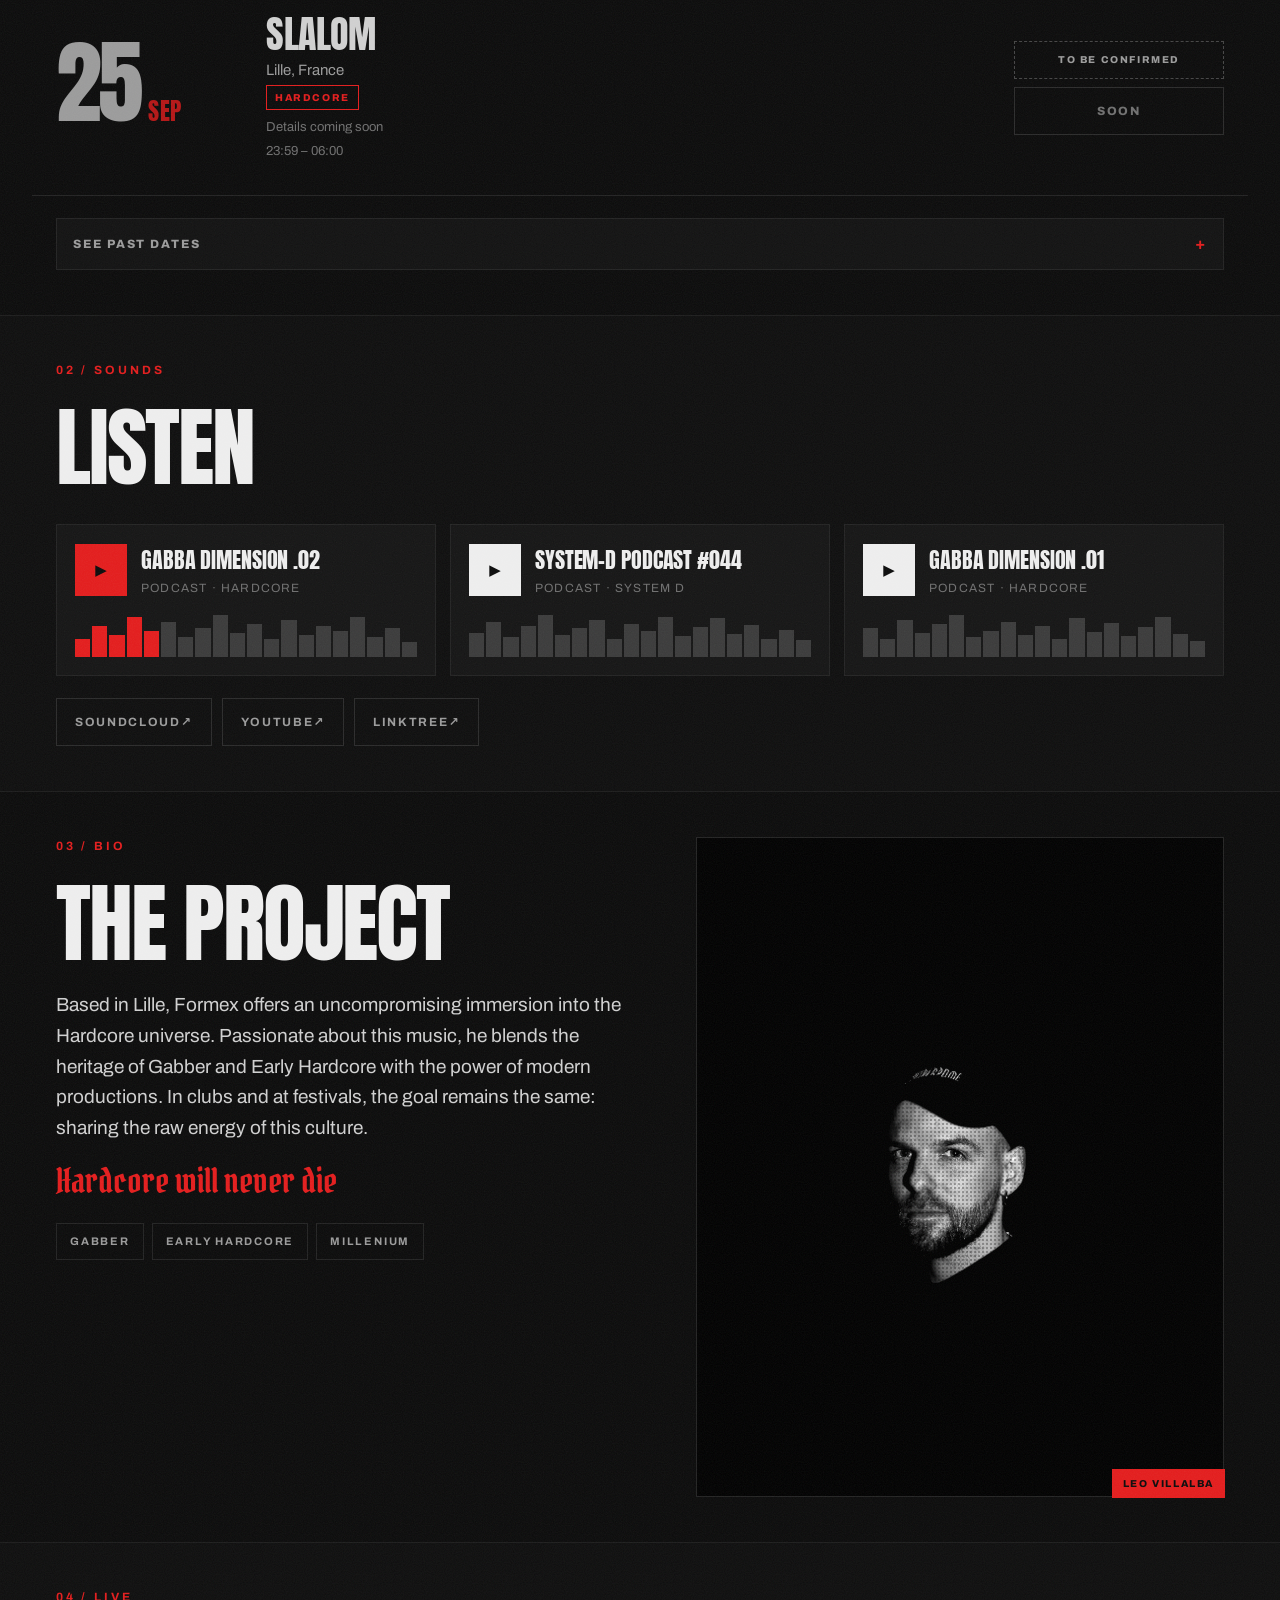
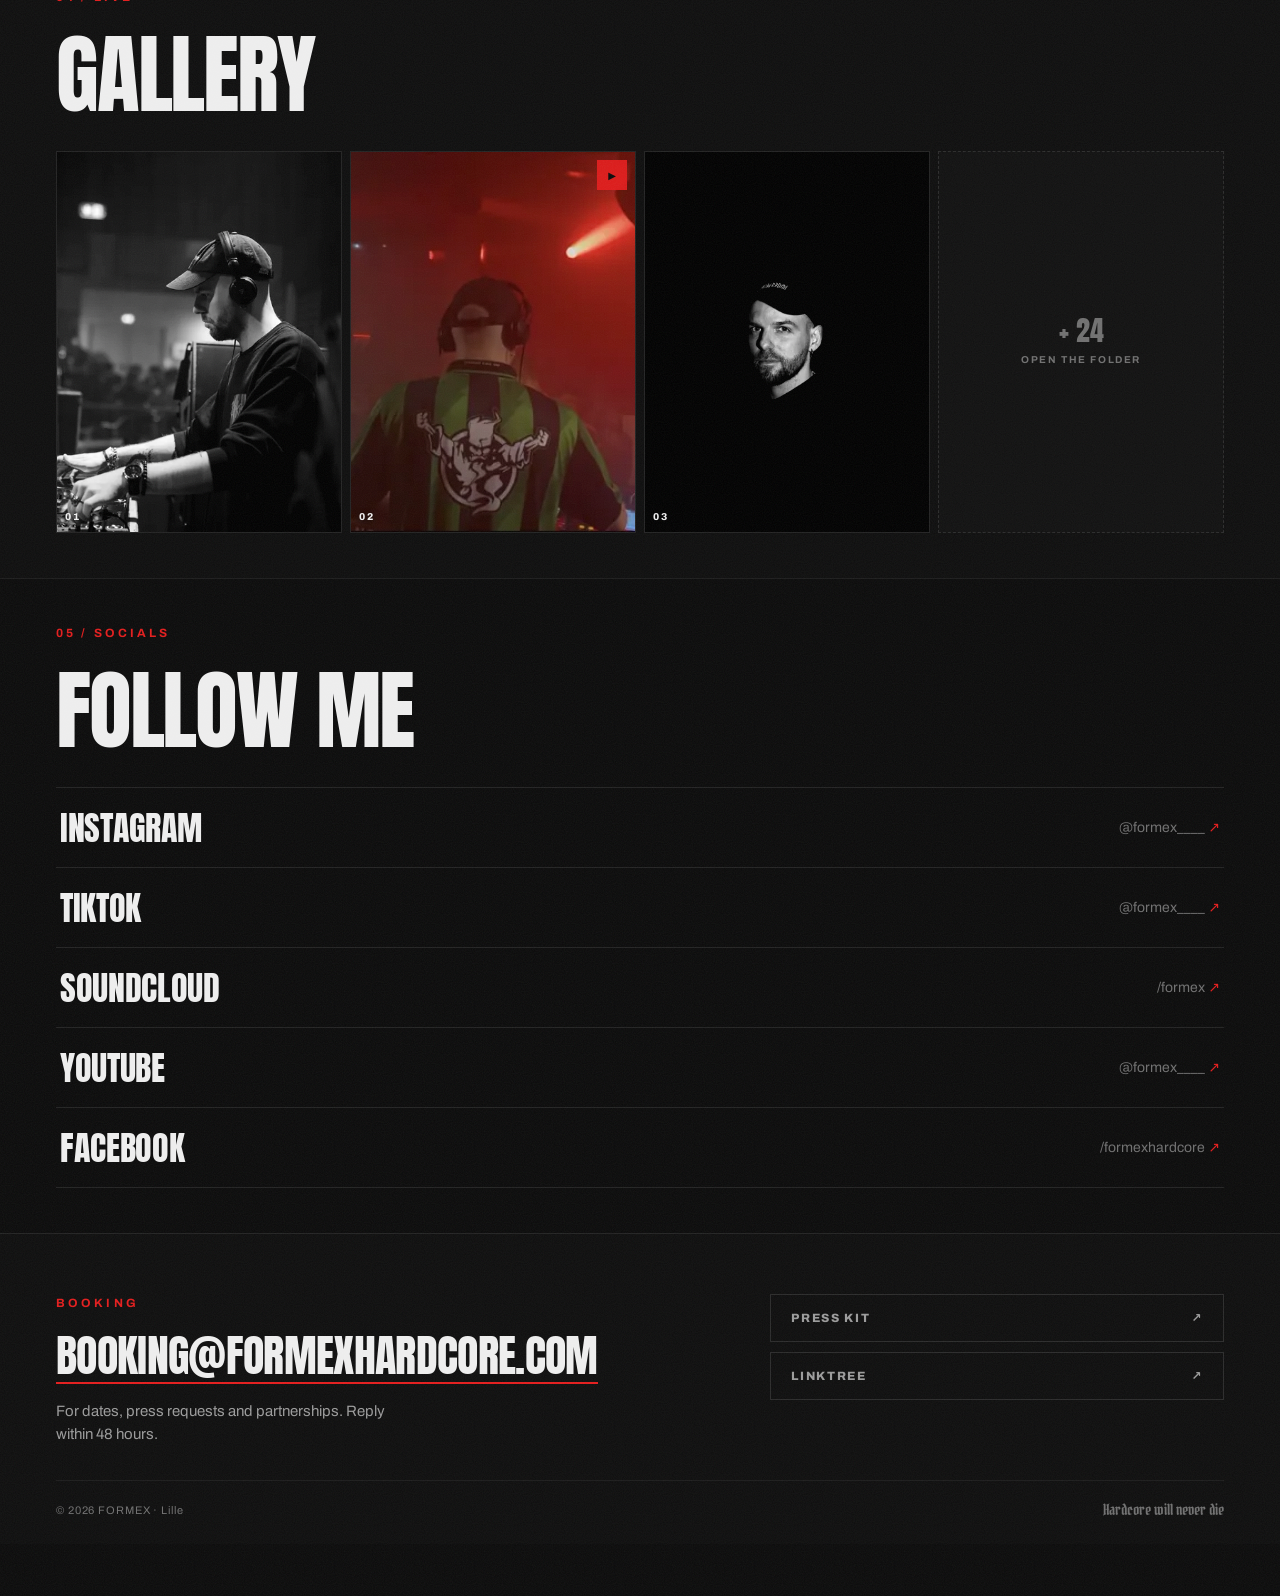
==== commit 840156ba: "La soiree du 10/09 au Kodz est annulee La date reste affichee, barree, avec un badge Annulee. La ret" ====
--- a/index.html
+++ b/index.html
@@ -76,7 +76,7 @@
       "name": "System D invite Claude Murder",
       "startDate": "2026-09-10T23:59:00+02:00",
       "endDate": "2026-09-11T06:00:00+02:00",
-      "eventStatus": "https://schema.org/EventScheduled",
+      "eventStatus": "https://schema.org/EventCancelled",
       "eventAttendanceMode": "https://schema.org/OfflineEventAttendanceMode",
       "image": "https://formexhardcore.com/og.jpg",
       "performer": {
@@ -94,7 +94,7 @@
       "offers": {
         "@type": "Offer",
         "url": "https://shotgun.live/fr/events/systemdclaudemurder",
-        "availability": "https://schema.org/InStock"
+        "availability": "https://schema.org/Discontinued"
       }
     },
     {
@@ -244,7 +244,12 @@
 
       <div class="dates" id="dates-list">
 
-        <a class="date rv" href="https://shotgun.live/fr/events/systemdclaudemurder" target="_blank" rel="noopener">
+        <!-- Annulee le 10/09/2026. La date RESTE affichee : la retirer laisserait
+             sans reponse ceux qui ont un billet ou qui avaient prevu de venir.
+             Plus de lien vers la billetterie, plus d'appel a l'action : on
+             n'envoie personne acheter un billet pour une soiree qui n'a pas
+             lieu. -->
+        <div class="date date--annulee rv">
           <span class="date__day">
             <span class="date__num">10</span><span class="date__mon">Sep</span>
           </span>
@@ -258,10 +263,9 @@
             <span class="date__time">23:59 – 06:00</span>
           </span>
           <span class="date__meta">
-            <span class="badge"><i class="badge__dot" aria-hidden="true"></i><span data-i18n="bConf">Confirmé</span></span>
-            <span class="date__cta"><span data-i18n="bTickets">Billets</span> <span aria-hidden="true">↗</span></span>
-          </span>
-        </a>
+            <span class="badge badge--annulee"><span data-i18n="bOff">Annulée</span></span>
+          </span>
+        </div>
 
         <div class="date date--alias rv">
           <span class="date__day">
--- a/assets/css/style.css
+++ b/assets/css/style.css
@@ -51,7 +51,7 @@
 @media (min-width: 900px) {
   :root {
     --pad-x: 56px;
-    --pad-y: 60px;
+    --pad-y: 45px;
   }
 }
 
@@ -1047,6 +1047,44 @@
 
 .date--off { opacity: .4; }
 .date--off .date__num { text-decoration: line-through; }
+
+/* --- Date annulee ---------------------------------------------------------
+   A ne pas confondre avec .date--off, qui efface une date devenue sans objet.
+   Une annulation doit se LIRE : quelqu'un a peut-etre un billet, ou a prevu
+   de venir. On la barre, on la desature, mais on ne la fait pas disparaitre.
+   L'opacite reste haute, sinon l'information la plus importante de la ligne
+   serait la moins lisible.
+   ------------------------------------------------------------------------ */
+.date--annulee { opacity: .72; }
+
+/* Le jour et le mois sont en tres grandes lettres, le seuil de contraste
+   tombe a 3:1. --fg-3 tient, --fg-4 non. */
+.date--annulee .date__num,
+.date--annulee .date__mon { color: var(--fg-3); }
+
+/* Le nom de la salle garde sa couleur pleine : c'est ce qui permet de
+   reconnaitre SA date dans la liste avant de lire qu'elle est annulee. Seule
+   la barre dit qu'elle ne tient plus. */
+.date--annulee .date__venue { text-decoration: line-through; }
+
+/* Le nom de la soiree est en petit : a --fg-3 et sous l'opacite de la carte
+   il tombe a 4.12:1, sous le seuil. On le laisse a sa couleur, barre. */
+.date--annulee .date__ctx { text-decoration: line-through; }
+
+
+/* Le badge ne se barre pas et ne se desature pas : c'est le mot qu'on vient
+   lire, il doit rester le plus net de la ligne. Il reprend donc son opacite
+   pleine malgre celle de la carte.
+
+   Le rouge est eclairci par rapport a celui de la charte. En 10px gras sur le
+   fond, #e21c1c plafonne a 4.16:1, sous le seuil AA de 4.5:1 pour du petit
+   texte, et l'opacite de la carte le faisait tomber a 2.6:1. Autant dire
+   illisible pour l'information la plus importante de la ligne. */
+.badge--annulee {
+  opacity: 1;
+  border-color: var(--red-dark);
+  color: #ff4d4d;
+}
 
 .date__day {
   grid-column: 1;
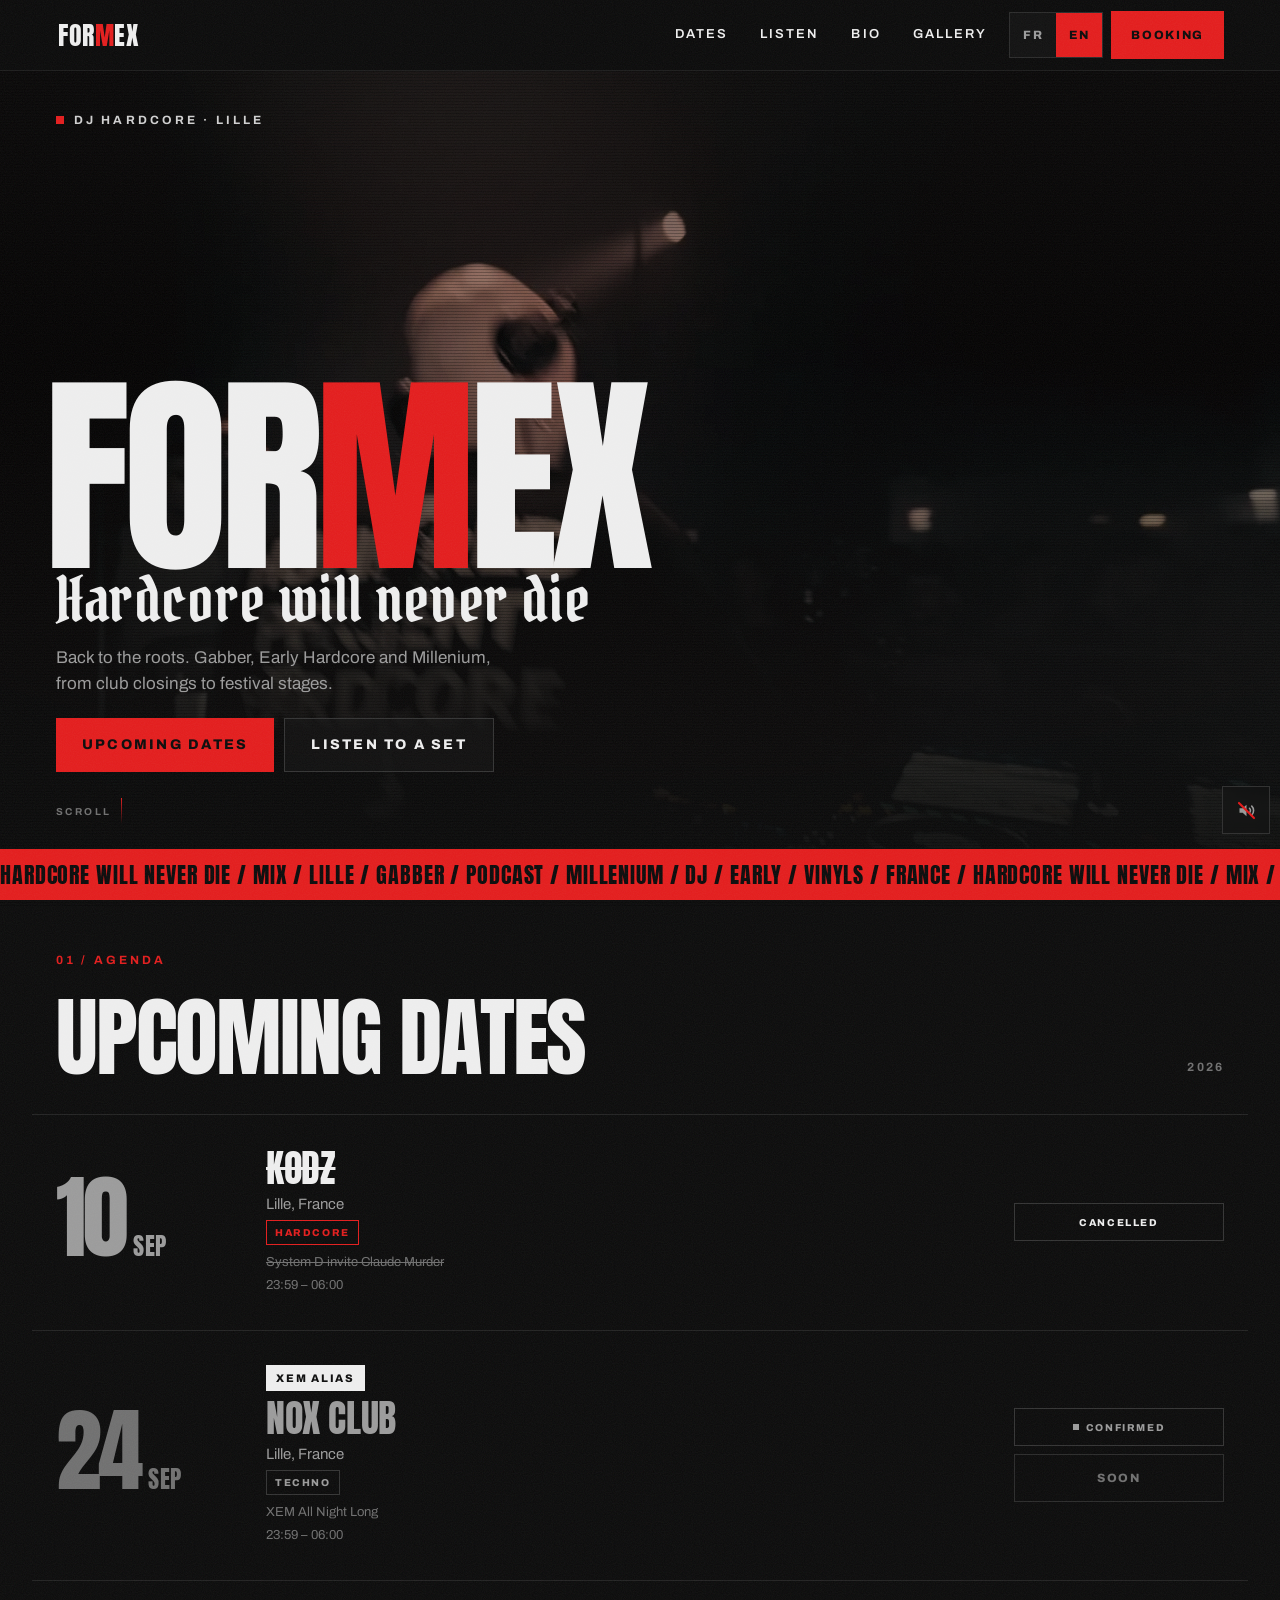
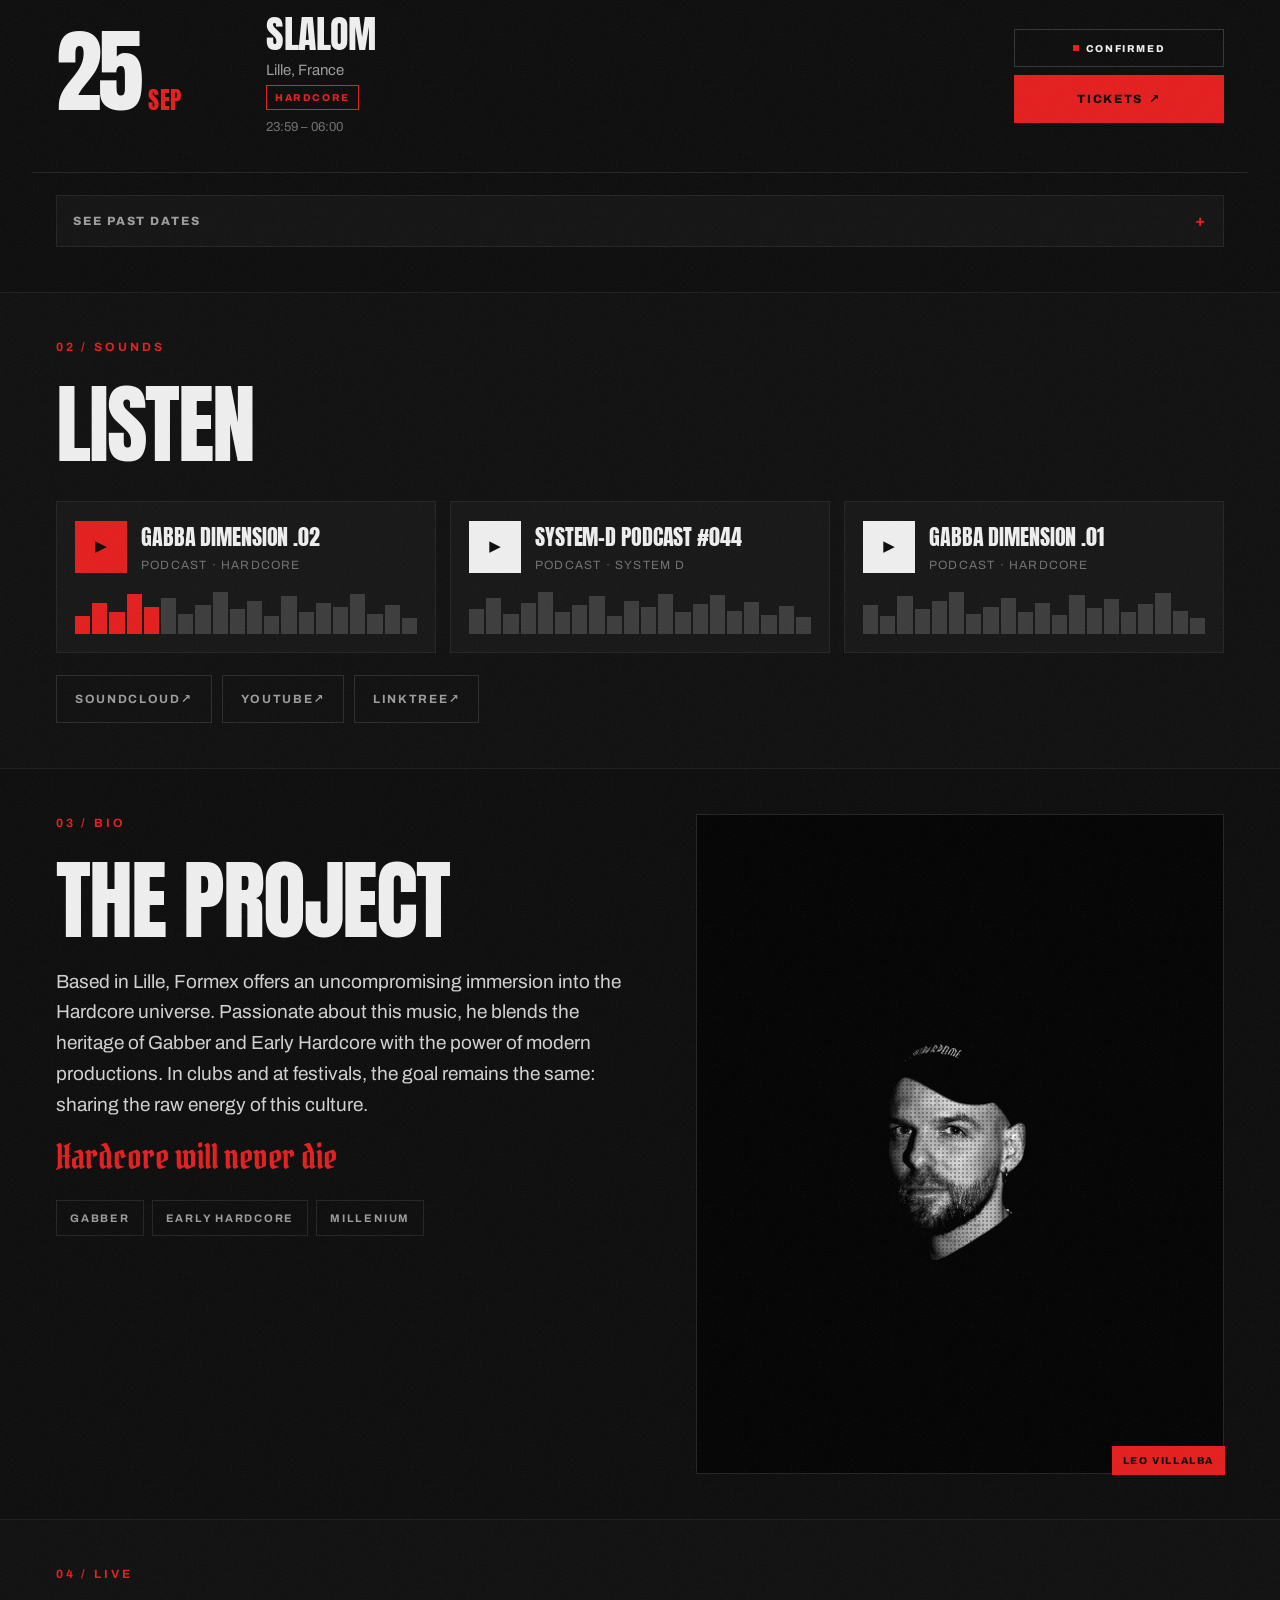
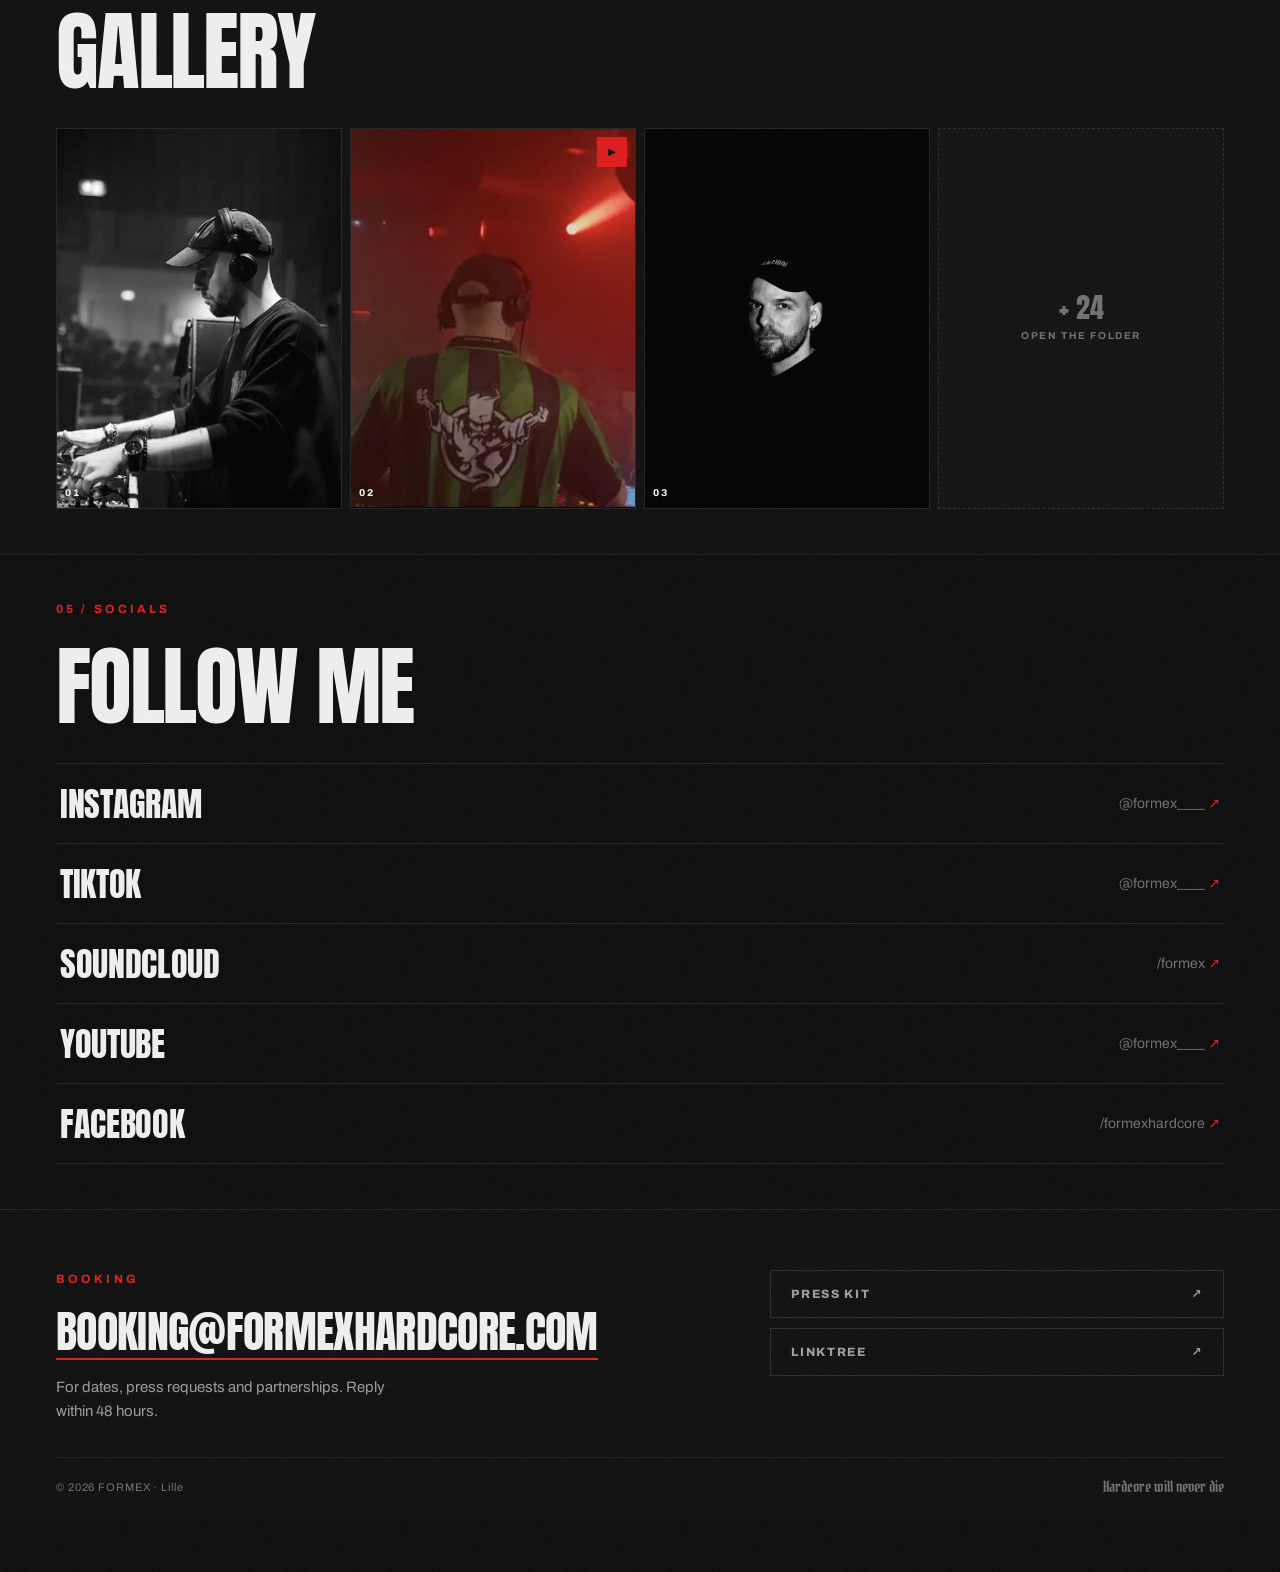
==== commit cefce400: "Slalom du 25/09 confirme, avec sa billetterie La date passe de « a confirmer » a confirmee, avec le " ====
--- a/index.html
+++ b/index.html
@@ -287,7 +287,7 @@
           </span>
         </div>
 
-        <div class="date date--tba rv">
+        <a class="date rv" href="https://shotgun.live/fr/events/slalom-xxl-popof" target="_blank" rel="noopener">
           <span class="date__day">
             <span class="date__num">25</span><span class="date__mon">Sep</span>
           </span>
@@ -297,14 +297,13 @@
           </span>
           <span class="date__aside">
             <span class="date__tags"><span class="pill">Hardcore</span></span>
-            <span class="date__ctx" data-i18n="dTba">Détails à venir</span>
             <span class="date__time">23:59 – 06:00</span>
           </span>
           <span class="date__meta">
-            <span class="badge badge--tba" data-i18n="bTba">À confirmer</span>
-            <span class="date__cta date__cta--wait" data-i18n="bSoon">Bientôt</span>
-          </span>
-        </div>
+            <span class="badge"><i class="badge__dot" aria-hidden="true"></i><span data-i18n="bConf">Confirmé</span></span>
+            <span class="date__cta"><span data-i18n="bTickets">Billets</span> <span aria-hidden="true">↗</span></span>
+          </span>
+        </a>
 
       </div>
 
